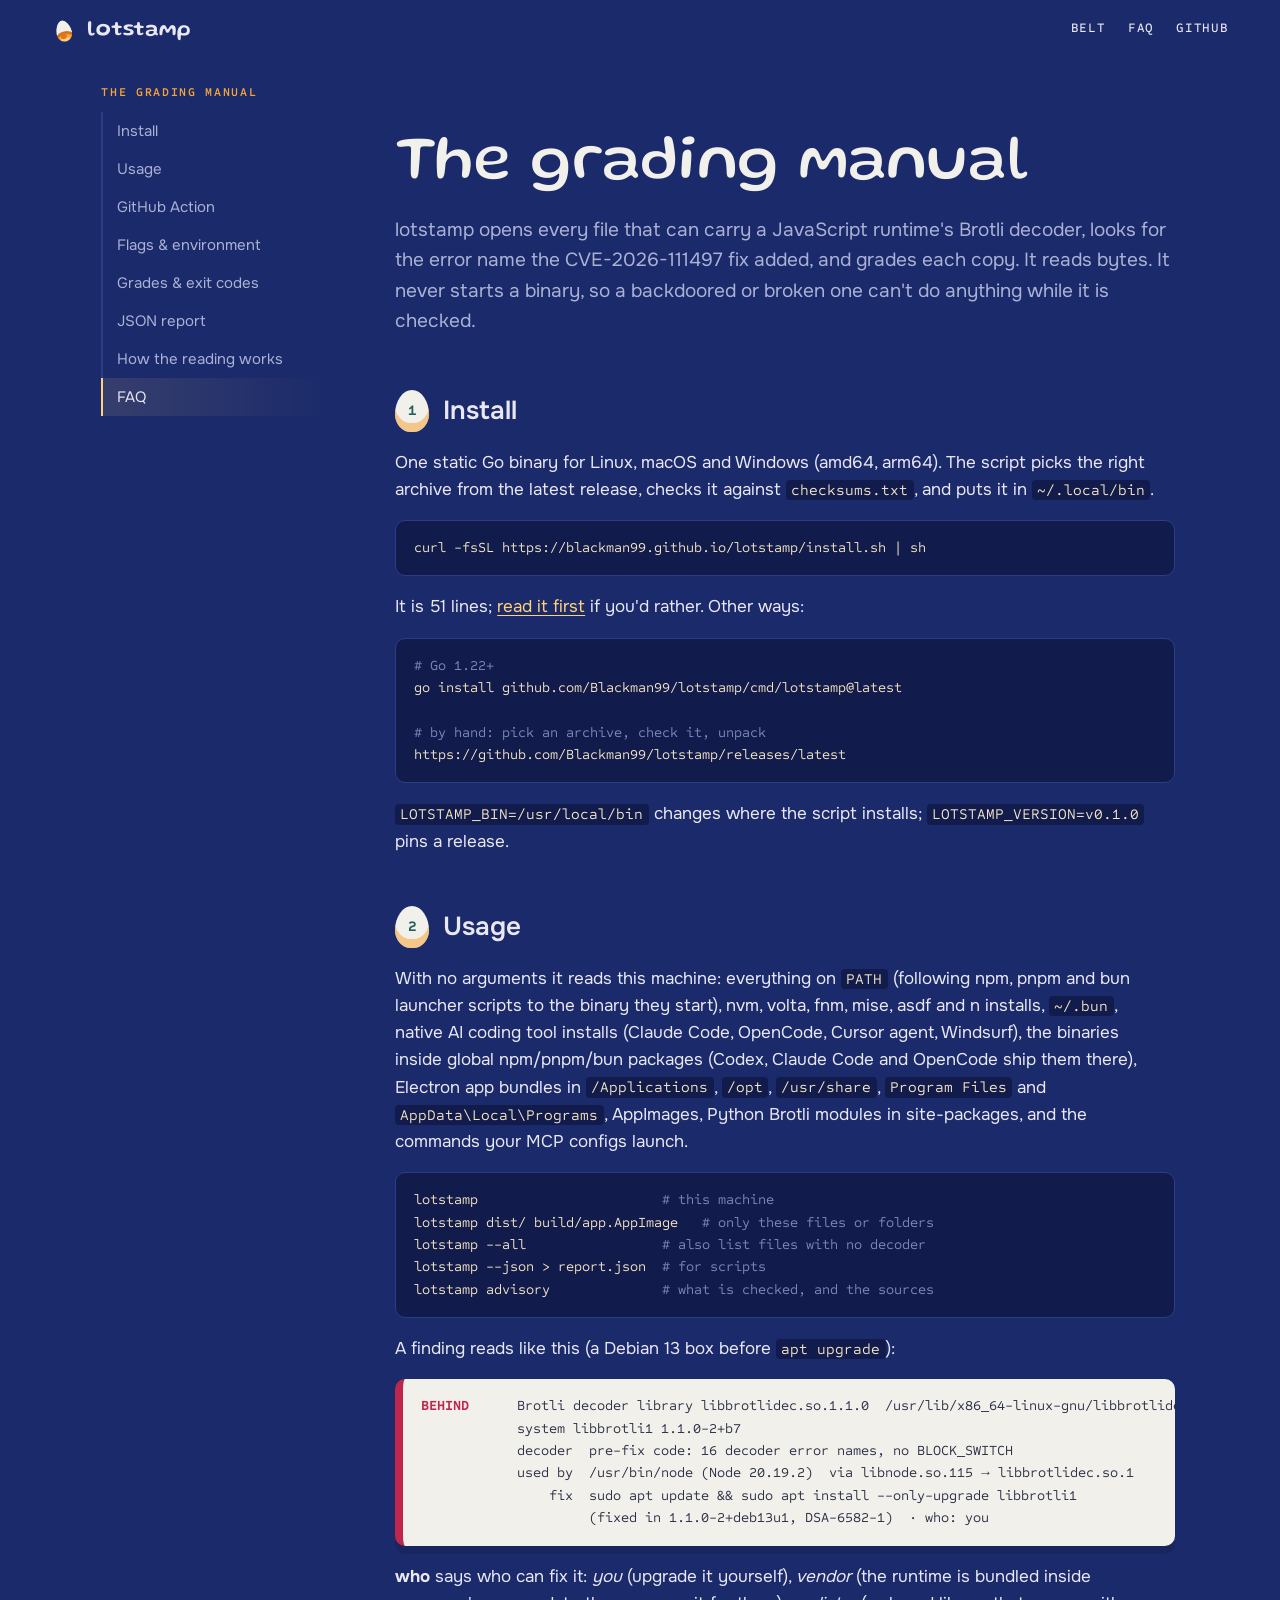
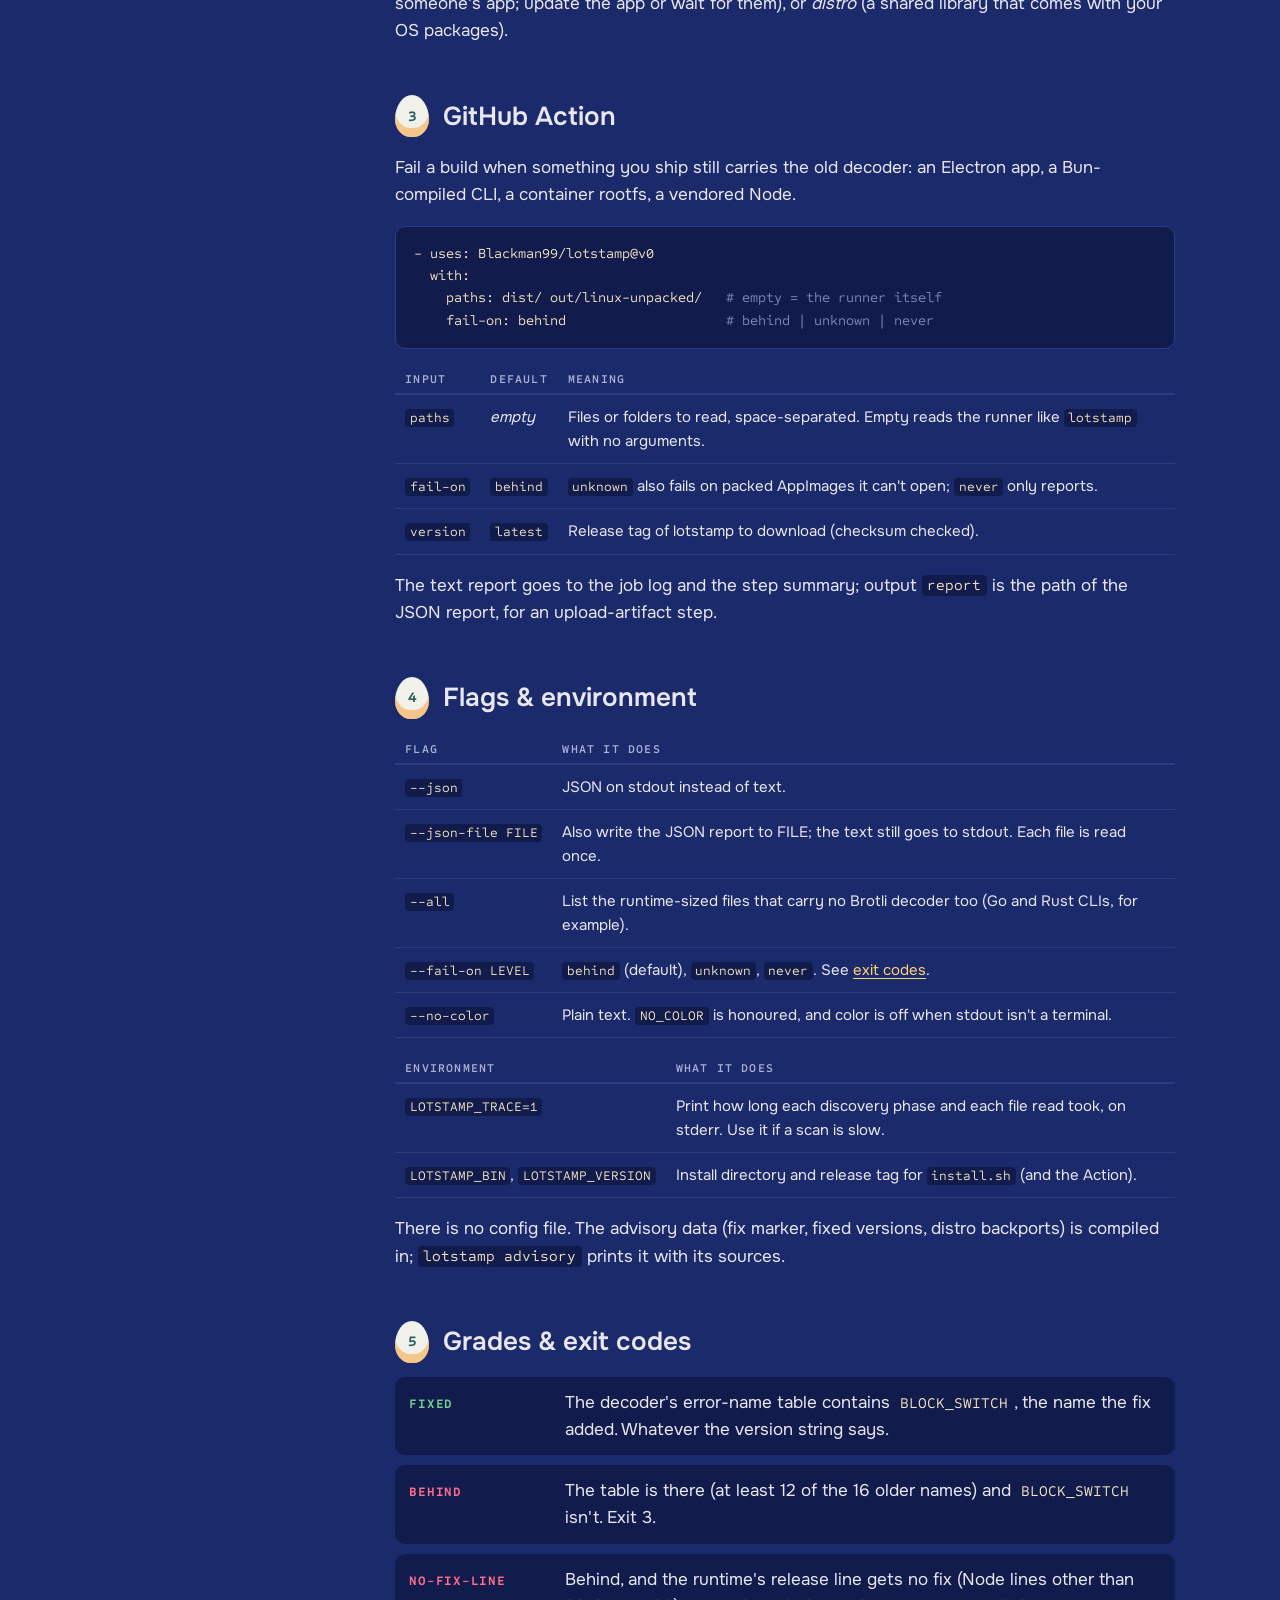
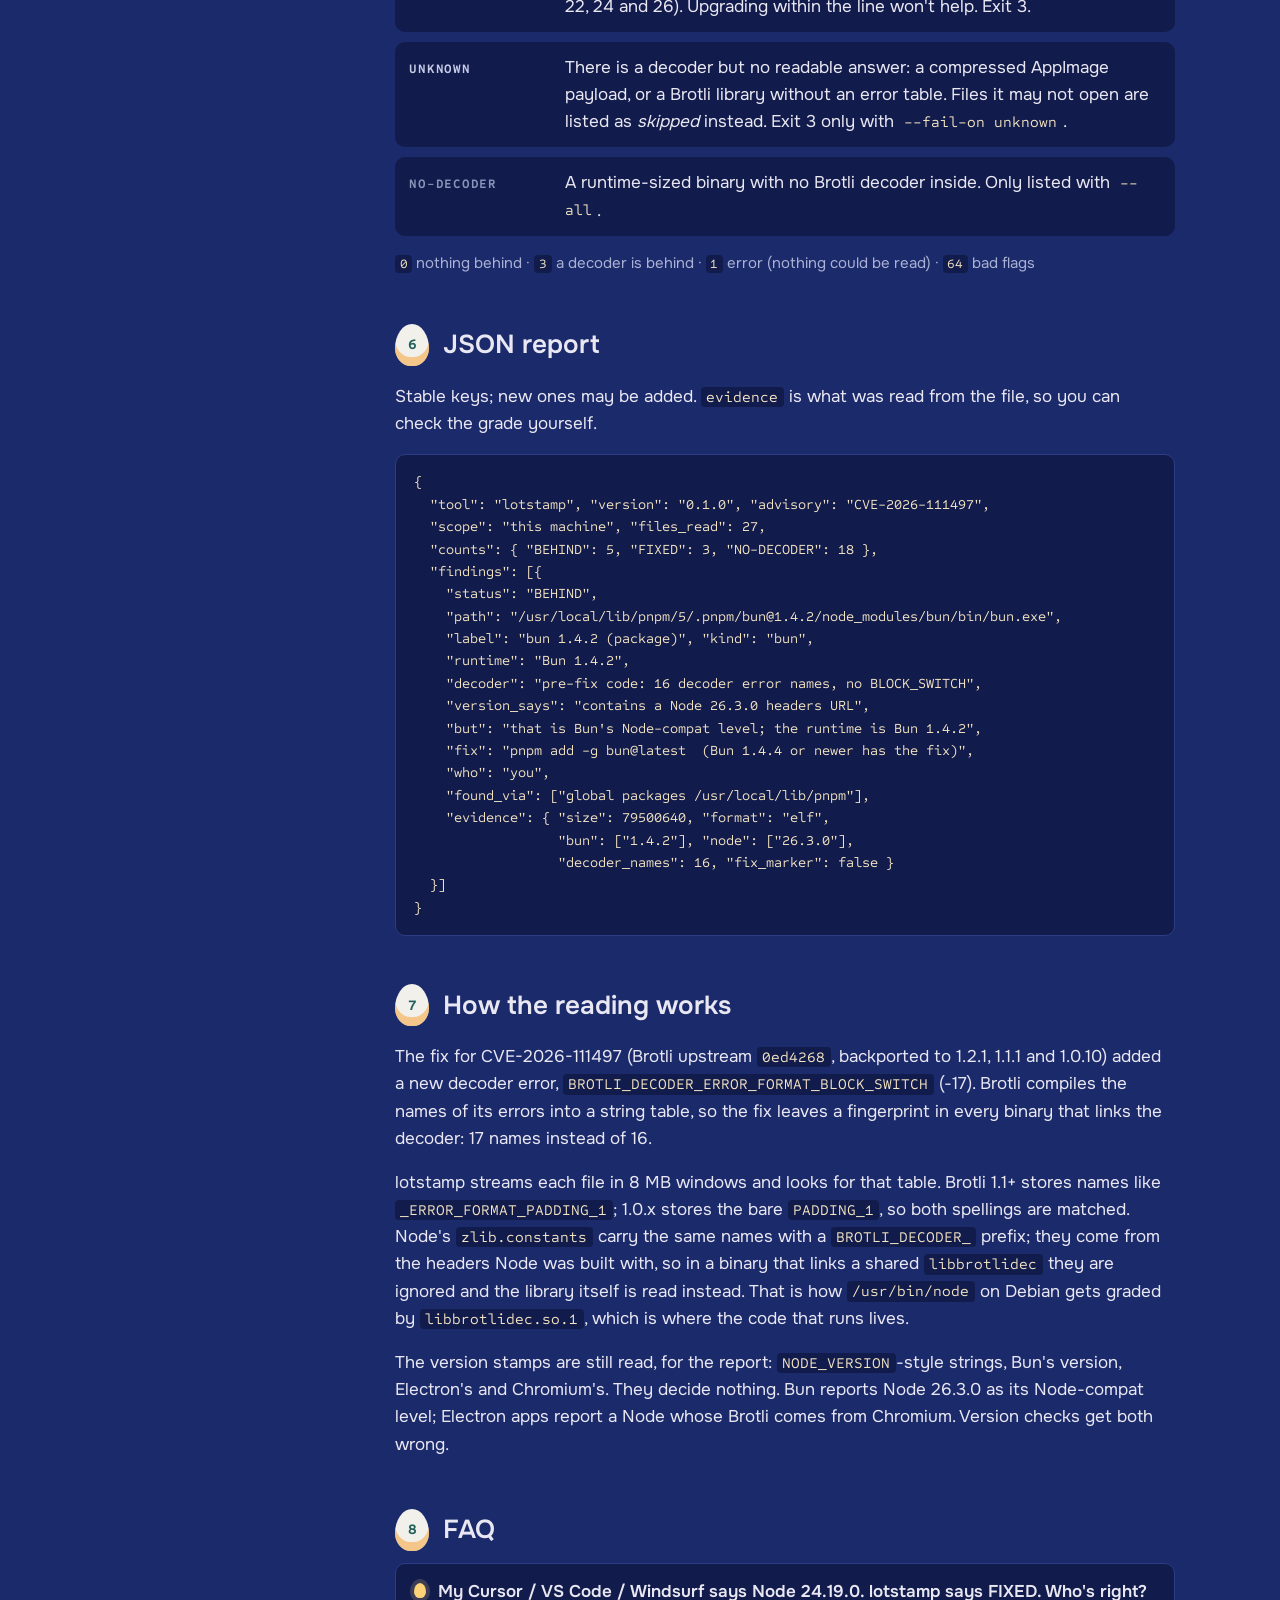
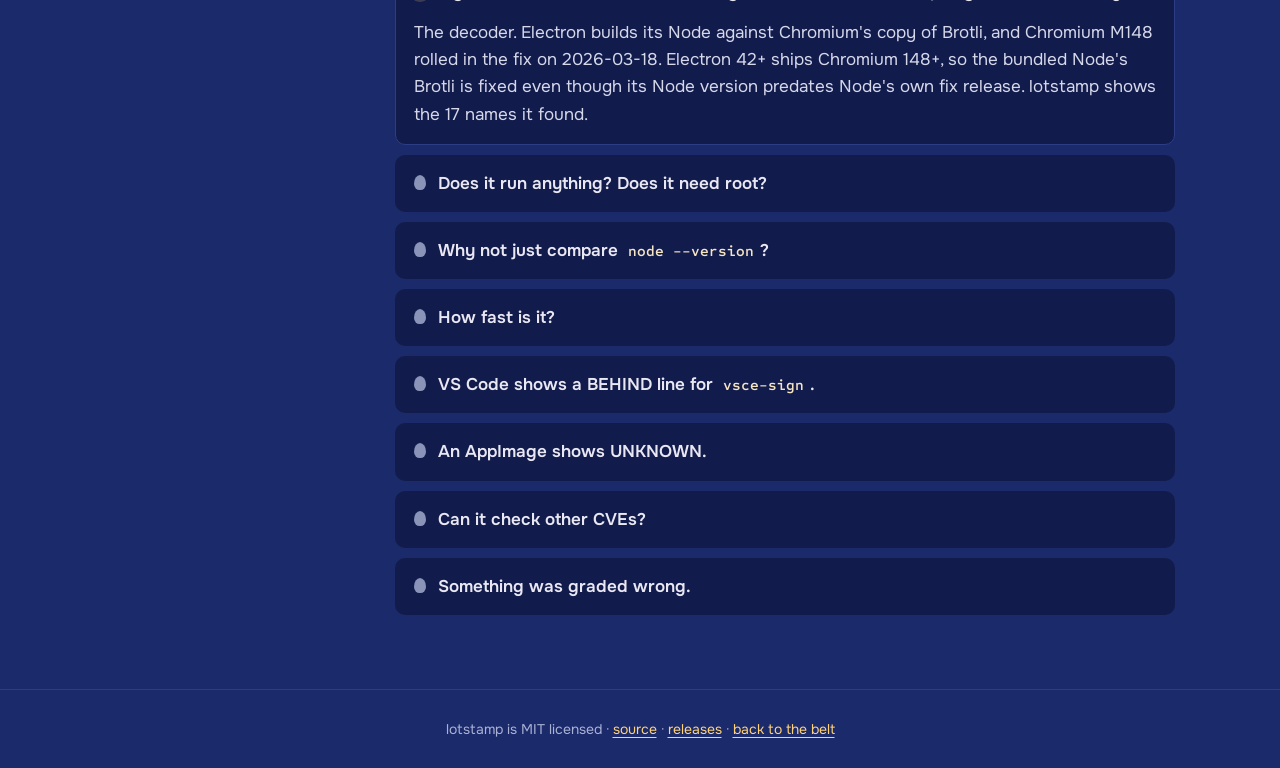
==== site/docs/index.html @ 36a07aa8 "fix commands per installer (nvm/volta/fnm/mise/asdf/n/brew, npm -g, pnpm, pip --user); merge sibling" ====
<!doctype html>
<html lang="en">
<head>
<meta charset="utf-8">
<meta name="viewport" content="width=device-width,initial-scale=1">
<title>lotstamp docs: install, usage, the GitHub Action, grades, JSON, FAQ</title>
<meta name="description" content="How to install and run lotstamp, use it as a GitHub Action, read its grades, exit codes and JSON, and why it reads the decoder instead of the version string.">
<link rel="canonical" href="https://blackman99.github.io/lotstamp/docs/">
<link rel="icon" href="../img/favicon.svg" type="image/svg+xml">
<link rel="apple-touch-icon" href="../img/logo-512.png">
<meta name="theme-color" content="#1b2a6b">
<meta property="og:type" content="article">
<meta property="og:site_name" content="lotstamp">
<meta property="og:title" content="lotstamp docs">
<meta property="og:description" content="Install, usage, the GitHub Action, grades, exit codes, JSON and FAQ for lotstamp, the CVE-2026-111497 Brotli decoder check.">
<meta property="og:url" content="https://blackman99.github.io/lotstamp/docs/">
<meta property="og:image" content="https://blackman99.github.io/lotstamp/og.png">
<meta property="og:image:width" content="1200">
<meta property="og:image:height" content="630">
<meta property="og:image:alt" content="Eggs on a candling belt, stamped with Node versions, graded by what the light shows inside.">
<meta name="twitter:card" content="summary_large_image">
<meta name="twitter:title" content="lotstamp docs">
<meta name="twitter:description" content="Install, usage, the GitHub Action, grades, exit codes, JSON and FAQ.">
<meta name="twitter:image" content="https://blackman99.github.io/lotstamp/og.png">
<link rel="preload" href="../fonts/Onest.woff2" as="font" type="font/woff2" crossorigin>
<link rel="preload" href="../fonts/SometypeMono.woff2" as="font" type="font/woff2" crossorigin>
<link rel="stylesheet" href="../style.css">
<link rel="stylesheet" href="docs.css">
</head>
<body class="docs">
<a class="skip" href="#main">Skip to the docs</a>
<header class="topbar">
  <a class="brand" href="../"><img src="../img/favicon.svg" alt="" width="26" height="26"> lotstamp</a>
  <nav aria-label="site"><a href="../">Belt</a><a href="#faq">FAQ</a><a href="https://github.com/Blackman99/lotstamp">GitHub</a></nav>
</header>
<div class="docwrap">
<aside class="toc" aria-label="On this page">
  <p class="tochead">The grading manual</p>
  <ol>
    <li><a href="#install">Install</a></li>
    <li><a href="#usage">Usage</a></li>
    <li><a href="#action">GitHub Action</a></li>
    <li><a href="#config">Flags &amp; environment</a></li>
    <li><a href="#grades">Grades &amp; exit codes</a></li>
    <li><a href="#json">JSON report</a></li>
    <li><a href="#how">How the reading works</a></li>
    <li><a href="#faq">FAQ</a></li>
  </ol>
</aside>
<main id="main">
  <h1>The grading manual</h1>
  <p class="lede">lotstamp opens every file that can carry a JavaScript runtime's Brotli decoder, looks for the error name the CVE-2026-111497 fix added, and grades each copy. It reads bytes. It never starts a binary, so a backdoored or broken one can't do anything while it is checked.</p>

  <section id="install">
    <h2><span>1</span>Install</h2>
    <p>One static Go binary for Linux, macOS and Windows (amd64, arm64). The script picks the right archive from the latest release, checks it against <code>checksums.txt</code>, and puts it in <code>~/.local/bin</code>.</p>
    <pre><code>curl -fsSL https://blackman99.github.io/lotstamp/install.sh | sh</code></pre>
    <p>It is 51 lines; <a href="../install.sh">read it first</a> if you'd rather. Other ways:</p>
    <pre><code><span class="c"># Go 1.22+</span>
go install github.com/Blackman99/lotstamp/cmd/lotstamp@latest

<span class="c"># by hand: pick an archive, check it, unpack</span>
https://github.com/Blackman99/lotstamp/releases/latest</code></pre>
    <p><code>LOTSTAMP_BIN=/usr/local/bin</code> changes where the script installs; <code>LOTSTAMP_VERSION=v0.1.0</code> pins a release.</p>
  </section>

  <section id="usage">
    <h2><span>2</span>Usage</h2>
    <p>With no arguments it reads this machine: everything on <code>PATH</code> (following npm, pnpm and bun launcher scripts to the binary they start), nvm, volta, fnm, mise, asdf and n installs, <code>~/.bun</code>, native AI coding tool installs (Claude Code, OpenCode, Cursor agent, Windsurf), the binaries inside global npm/pnpm/bun packages (Codex, Claude Code and OpenCode ship them there), Electron app bundles in <code>/Applications</code>, <code>/opt</code>, <code>/usr/share</code>, <code>Program Files</code> and <code>AppData\Local\Programs</code>, AppImages, Python Brotli modules in site-packages, and the commands your MCP configs launch.</p>
    <pre><code>lotstamp                       <span class="c"># this machine</span>
lotstamp dist/ build/app.AppImage   <span class="c"># only these files or folders</span>
lotstamp --all                 <span class="c"># also list files with no decoder</span>
lotstamp --json &gt; report.json  <span class="c"># for scripts</span>
lotstamp advisory              <span class="c"># what is checked, and the sources</span></code></pre>
    <p>A finding reads like this (a Debian 13 box before <code>apt upgrade</code>):</p>
<pre class="slip"><code><b class="bh">BEHIND</b>      Brotli decoder library libbrotlidec.so.1.1.0  /usr/lib/x86_64-linux-gnu/libbrotlidec.so.1.1.0
            system libbrotli1 1.1.0-2+b7
            decoder  pre-fix code: 16 decoder error names, no BLOCK_SWITCH
            used by  /usr/bin/node (Node 20.19.2)  via libnode.so.115 → libbrotlidec.so.1
                fix  sudo apt update &amp;&amp; sudo apt install --only-upgrade libbrotli1
                     (fixed in 1.1.0-2+deb13u1, DSA-6582-1)  · who: you</code></pre>
    <p><b>who</b> says who can fix it: <i>you</i> (upgrade it yourself), <i>vendor</i> (the runtime is bundled inside someone's app; update the app or wait for them), or <i>distro</i> (a shared library that comes with your OS packages).</p>
  </section>

  <section id="action">
    <h2><span>3</span>GitHub Action</h2>
    <p>Fail a build when something you ship still carries the old decoder: an Electron app, a Bun-compiled CLI, a container rootfs, a vendored Node.</p>
<pre><code>- uses: Blackman99/lotstamp@v0
  with:
    paths: dist/ out/linux-unpacked/   <span class="c"># empty = the runner itself</span>
    fail-on: behind                    <span class="c"># behind | unknown | never</span></code></pre>
    <table class="kv">
      <thead><tr><th scope="col">input</th><th scope="col">default</th><th scope="col">meaning</th></tr></thead>
      <tbody>
        <tr><td><code>paths</code></td><td><i>empty</i></td><td>Files or folders to read, space-separated. Empty reads the runner like <code>lotstamp</code> with no arguments.</td></tr>
        <tr><td><code>fail-on</code></td><td><code>behind</code></td><td><code>unknown</code> also fails on packed AppImages it can't open; <code>never</code> only reports.</td></tr>
        <tr><td><code>version</code></td><td><code>latest</code></td><td>Release tag of lotstamp to download (checksum checked).</td></tr>
      </tbody>
    </table>
    <p>The text report goes to the job log and the step summary; output <code>report</code> is the path of the JSON report, for an upload-artifact step.</p>
  </section>

  <section id="config">
    <h2><span>4</span>Flags &amp; environment</h2>
    <table class="kv">
      <thead><tr><th scope="col">flag</th><th scope="col">what it does</th></tr></thead>
      <tbody>
        <tr><td><code>--json</code></td><td>JSON on stdout instead of text.</td></tr>
        <tr><td><code>--json-file FILE</code></td><td>Also write the JSON report to FILE; the text still goes to stdout. Each file is read once.</td></tr>
        <tr><td><code>--all</code></td><td>List the runtime-sized files that carry no Brotli decoder too (Go and Rust CLIs, for example).</td></tr>
        <tr><td><code>--fail-on LEVEL</code></td><td><code>behind</code> (default), <code>unknown</code>, <code>never</code>. See <a href="#grades">exit codes</a>.</td></tr>
        <tr><td><code>--no-color</code></td><td>Plain text. <code>NO_COLOR</code> is honoured, and color is off when stdout isn't a terminal.</td></tr>
      </tbody>
    </table>
    <table class="kv">
      <thead><tr><th scope="col">environment</th><th scope="col">what it does</th></tr></thead>
      <tbody>
        <tr><td><code>LOTSTAMP_TRACE=1</code></td><td>Print how long each discovery phase and each file read took, on stderr. Use it if a scan is slow.</td></tr>
        <tr><td><code>LOTSTAMP_BIN</code>, <code>LOTSTAMP_VERSION</code></td><td>Install directory and release tag for <code>install.sh</code> (and the Action).</td></tr>
      </tbody>
    </table>
    <p>There is no config file. The advisory data (fix marker, fixed versions, distro backports) is compiled in; <code>lotstamp advisory</code> prints it with its sources.</p>
  </section>

  <section id="grades">
    <h2><span>5</span>Grades &amp; exit codes</h2>
    <dl class="dgrades">
      <div><dt class="g-fixed">FIXED</dt><dd>The decoder's error-name table contains <code>BLOCK_SWITCH</code>, the name the fix added. Whatever the version string says.</dd></div>
      <div><dt class="g-behind">BEHIND</dt><dd>The table is there (at least 12 of the 16 older names) and <code>BLOCK_SWITCH</code> isn't. Exit 3.</dd></div>
      <div><dt class="g-behind">NO-FIX-LINE</dt><dd>Behind, and the runtime's release line gets no fix (Node lines other than 22, 24 and 26). Upgrading within the line won't help. Exit 3.</dd></div>
      <div><dt class="g-unknown">UNKNOWN</dt><dd>There is a decoder but no readable answer: a compressed AppImage payload, or a Brotli library without an error table. Files it may not open are listed as <i>skipped</i> instead. Exit 3 only with <code>--fail-on unknown</code>.</dd></div>
      <div><dt>NO-DECODER</dt><dd>A runtime-sized binary with no Brotli decoder inside. Only listed with <code>--all</code>.</dd></div>
    </dl>
    <p class="exits"><code>0</code> nothing behind · <code>3</code> a decoder is behind · <code>1</code> error (nothing could be read) · <code>64</code> bad flags</p>
  </section>

  <section id="json">
    <h2><span>6</span>JSON report</h2>
    <p>Stable keys; new ones may be added. <code>evidence</code> is what was read from the file, so you can check the grade yourself.</p>
<pre><code>{
  "tool": "lotstamp", "version": "0.1.0", "advisory": "CVE-2026-111497",
  "scope": "this machine", "files_read": 27,
  "counts": { "BEHIND": 5, "FIXED": 3, "NO-DECODER": 18 },
  "findings": [{
    "status": "BEHIND",
    "path": "/usr/local/lib/pnpm/5/.pnpm/bun@1.4.2/node_modules/bun/bin/bun.exe",
    "label": "bun 1.4.2 (package)", "kind": "bun",
    "runtime": "Bun 1.4.2",
    "decoder": "pre-fix code: 16 decoder error names, no BLOCK_SWITCH",
    "version_says": "contains a Node 26.3.0 headers URL",
    "but": "that is Bun's Node-compat level; the runtime is Bun 1.4.2",
    "fix": "pnpm add -g bun@latest  (Bun 1.4.4 or newer has the fix)",
    "who": "you",
    "found_via": ["global packages /usr/local/lib/pnpm"],
    "evidence": { "size": 79500640, "format": "elf",
                  "bun": ["1.4.2"], "node": ["26.3.0"],
                  "decoder_names": 16, "fix_marker": false }
  }]
}</code></pre>
  </section>

  <section id="how">
    <h2><span>7</span>How the reading works</h2>
    <p>The fix for CVE-2026-111497 (Brotli upstream <code>0ed4268</code>, backported to 1.2.1, 1.1.1 and 1.0.10) added a new decoder error, <code>BROTLI_DECODER_ERROR_FORMAT_BLOCK_SWITCH</code> (-17). Brotli compiles the names of its errors into a string table, so the fix leaves a fingerprint in every binary that links the decoder: 17 names instead of 16.</p>
    <p>lotstamp streams each file in 8 MB windows and looks for that table. Brotli 1.1+ stores names like <code>_ERROR_FORMAT_PADDING_1</code>; 1.0.x stores the bare <code>PADDING_1</code>, so both spellings are matched. Node's <code>zlib.constants</code> carry the same names with a <code>BROTLI_DECODER_</code> prefix; they come from the headers Node was built with, so in a binary that links a shared <code>libbrotlidec</code> they are ignored and the library itself is read instead. That is how <code>/usr/bin/node</code> on Debian gets graded by <code>libbrotlidec.so.1</code>, which is where the code that runs lives.</p>
    <p>The version stamps are still read, for the report: <code>NODE_VERSION</code>-style strings, Bun's version, Electron's and Chromium's. They decide nothing. Bun reports Node 26.3.0 as its Node-compat level; Electron apps report a Node whose Brotli comes from Chromium. Version checks get both wrong.</p>
  </section>

  <section id="faq">
    <h2><span>8</span>FAQ</h2>
    <details open><summary>My Cursor / VS Code / Windsurf says Node 24.19.0. lotstamp says FIXED. Who's right?</summary>
      <p>The decoder. Electron builds its Node against Chromium's copy of Brotli, and Chromium M148 rolled in the fix on 2026-03-18. Electron 42+ ships Chromium 148+, so the bundled Node's Brotli is fixed even though its Node version predates Node's own fix release. lotstamp shows the 17 names it found.</p></details>
    <details><summary>Does it run anything? Does it need root?</summary>
      <p>No and no. It stats and reads files; it never executes them or loads them as libraries. Files it can't open are listed as <i>skipped</i>. With sudo it can read other users' installs too.</p></details>
    <details><summary>Why not just compare <code>node --version</code>?</summary>
      <p>On the 8 AI coding tools we measured (latest Linux x64 builds, 2026-10-24), a version comparison flagged 6 as exposed. All 6 carry the fixed decoder. On a Debian 13 box it flagged 4 of 7 copies and missed the 2 that weren't Node at all: Python's <code>brotli</code> module and the system <code>libbrotlidec</code> Debian's node actually uses. The data is on <a href="../#belt">the belt</a> and in <code>site/demo.json</code>.</p></details>
    <details><summary>How fast is it?</summary>
      <p>1.4 s on the Debian box the belt shows (27 files read); it reads only runtime-sized binaries (8 MB+) and Brotli libraries, four at a time. <code>LOTSTAMP_TRACE=1</code> shows where the time goes.</p></details>
    <details><summary>VS Code shows a BEHIND line for <code>vsce-sign</code>.</summary>
      <p>That is real: VS Code 1.143.1 bundles <code>vsce-sign</code>, a native extension-signature helper with its own statically linked Brotli, and its error table has 16 names, no BLOCK_SWITCH. VS Code's own runtime reads FIXED. Whether untrusted Brotli data ever reaches <code>vsce-sign</code> is not known, so lotstamp grades the code it found and says so; the fix has to come from Microsoft.</p></details>
    <details><summary>An AppImage shows UNKNOWN.</summary>
      <p>Its payload is a compressed squashfs. Extract it (<code>./App.AppImage --appimage-extract</code>, which does run the AppImage's own runtime, or <code>unsquashfs</code>) and point lotstamp at <code>squashfs-root/</code>.</p></details>
    <details><summary>Can it check other CVEs?</summary>
      <p>Not yet. The probe is general (look for a string a fix added), and the advisory is a JSON file in <code>internal/advisory</code>. The <a href="https://github.com/Blackman99/lotstamp#roadmap">roadmap</a> lists what would come next.</p></details>
    <details><summary>Something was graded wrong.</summary>
      <p>Please <a href="https://github.com/Blackman99/lotstamp/issues/new">open an issue</a> with the <code>--json</code> finding; the evidence block is enough to reproduce it without the file.</p></details>
  </section>
</main>
</div>
<footer class="docfoot">lotstamp is MIT licensed · <a href="https://github.com/Blackman99/lotstamp">source</a> · <a href="https://github.com/Blackman99/lotstamp/releases">releases</a> · <a href="../">back to the belt</a></footer>
<script>
// mark the section being read in the contents
const links = [...document.querySelectorAll('.toc a')];
const io = new IntersectionObserver(es => es.forEach(e => {
  if (e.isIntersecting) links.forEach(a => a.classList.toggle('on', a.getAttribute('href') === '#' + e.target.id));
}), {rootMargin: '-20% 0px -70% 0px'});
document.querySelectorAll('main section').forEach(s => io.observe(s));
</script>
</body>
</html>
---- site/style.css ----
@font-face{font-family:"Gluten";src:url(fonts/Gluten.woff2) format("woff2");font-weight:100 900;font-display:swap}
@font-face{font-family:"Onest";src:url(fonts/Onest.woff2) format("woff2");font-weight:100 900;font-display:swap}
@font-face{font-family:"Sometype Mono";src:url(fonts/SometypeMono.woff2) format("woff2");font-weight:400 700;font-display:swap}
:root{
  --room:#1b2a6b;--deep:#121c4c;--lift:#2c3d86;--shell:#f2f0eb;
  --l1:#ffd27a;--l2:#f7a43a;--l3:#d9711c;--yolk:#e0761b;--blood:#7a1030;
  --ink:#23605c;--fixed:#6fd08c;--behind:#c0264b;--unknown:#8a93b8;
  --text:#e9e7f2;--muted:#aab1d4;
  --mono:"Sometype Mono",ui-monospace,monospace;--body:"Onest",system-ui,sans-serif;--show:"Gluten",cursive;
}
*{box-sizing:border-box}
html{scroll-behavior:smooth}
body{margin:0;background:var(--room);color:var(--text);font:400 17px/1.6 var(--body);-webkit-font-smoothing:antialiased}
a{color:var(--l1);text-underline-offset:3px}
a:hover{color:#fff}
:focus-visible{outline:3px solid var(--l1);outline-offset:3px}
code{font-family:var(--mono);font-size:.88em;background:var(--deep);padding:.08em .35em;border-radius:4px;color:#f6e6c4}
.skip{position:absolute;left:-999px;top:8px;background:var(--l1);color:var(--deep);padding:8px 12px;z-index:9}
.skip:focus{left:8px}
.sr{position:absolute;width:1px;height:1px;overflow:hidden;clip:rect(0 0 0 0)}

/* top */
.topbar{display:flex;justify-content:space-between;align-items:center;padding:18px clamp(18px,4vw,56px);font:500 13px/1 var(--mono);letter-spacing:.06em;text-transform:uppercase;color:var(--muted)}
.topbar nav{display:flex;gap:22px}
.topbar nav a{color:var(--text);text-decoration:none;border-bottom:2px solid transparent;padding-bottom:3px}
.topbar nav a:hover{border-color:var(--l2)}

/* hero */
.hero{display:grid;grid-template-columns:minmax(260px,40vh) 1fr;gap:clamp(24px,5vw,80px);align-items:center;padding:8px clamp(18px,6vw,96px) 12px;max-width:1280px;margin:0 auto}
.bigegg svg{width:100%;height:auto;display:block;overflow:visible}
.pitch h1{margin:0;font:800 clamp(64px,9vw,128px)/.9 var(--show);color:var(--shell);letter-spacing:-.01em}
.pitch h1 span[aria-hidden]{display:inline-block;transform:rotate(-2deg)}
.say{font:600 clamp(22px,2.4vw,30px)/1.25 var(--body);margin:18px 0 10px;color:#fff;max-width:28ch}
.say em{font-style:normal;background:linear-gradient(transparent 62%,var(--l3) 72%,var(--l3) 94%,transparent 94%)}
.sub{color:var(--muted);max-width:56ch;margin:0 0 22px}
.cmd{display:flex;align-items:stretch;max-width:620px;background:var(--deep);border-radius:10px;overflow:hidden;border:2px solid var(--lift)}
.cmd code{flex:1;min-width:0;padding:14px 16px;background:none;font-size:14px;white-space:nowrap;overflow-x:auto;color:var(--shell)}
.cmd button{font:600 14px var(--body);border:0;background:var(--l2);color:var(--deep);padding:0 20px;cursor:pointer}
.cmd button:hover{background:var(--l1)}
.hint{font-size:14px;color:var(--muted);margin:10px 0 0}

/* belt */
.belt-wrap{padding:30px 0 8px}
.belt-head{display:flex;flex-wrap:wrap;justify-content:space-between;align-items:end;gap:14px;padding:0 clamp(18px,4vw,56px) 6px}
.belt-title{font:600 15px/1.3 var(--mono);margin:0;color:var(--muted);letter-spacing:.02em}
.belt-title span{color:var(--shell)}
.switch{display:flex;gap:6px;flex-wrap:wrap}
.switch button{font:500 13px/1 var(--mono);color:var(--text);background:transparent;border:2px solid var(--lift);border-radius:999px;padding:9px 14px;cursor:pointer}
.switch button[aria-pressed=true]{background:var(--shell);color:var(--deep);border-color:var(--shell)}
.switch .replay{border-style:dashed}
.belt{--slot:46%;position:relative;height:310px;background:var(--deep);overflow:hidden;border-top:3px solid var(--lift);border-bottom:3px solid var(--lift)}
.slot{position:absolute;left:calc(var(--slot) - 34px);width:68px;bottom:0;height:46px;background:var(--l1);display:flex;align-items:end;justify-content:center}
.slot span{font:600 10px/1 var(--mono);text-transform:uppercase;letter-spacing:.14em;color:var(--l3);padding-bottom:5px}
.halo{position:absolute;left:calc(var(--slot) - 120px);width:240px;height:60px;bottom:52px}
.rollers{position:absolute;left:0;right:0;bottom:46px;height:30px;width:100%}
.eggs{position:absolute;inset:0 0 72px 0}
.egg{position:absolute;bottom:0;left:0;width:112px;height:145px;cursor:pointer;will-change:transform;background:none;border:0;padding:0}
.egg svg{width:100%;height:100%;overflow:visible;display:block}
.egg .tag{position:absolute;left:50%;top:-52px;transform:translateX(-50%);font:600 11px/1 var(--mono);white-space:nowrap;padding:5px 7px;border-radius:5px;opacity:0;transition:opacity .3s}
.egg.graded .tag{opacity:1}
.egg .tag.FIXED{background:var(--fixed);color:#0d2a17}
.egg .tag.BEHIND,.egg .tag.NO-FIX-LINE{background:var(--behind);color:#fff}
.egg .tag.UNKNOWN{background:var(--unknown);color:var(--deep)}
.egg .who{position:absolute;left:50%;top:-22px;transform:translateX(-50%);font:500 12px/1 var(--mono);white-space:nowrap;color:var(--muted)}
.tray{position:absolute;right:0;bottom:0;width:min(30vw,300px);height:72px;border-top:3px dashed var(--behind);display:flex;align-items:end;justify-content:flex-end;padding:0 12px 6px;pointer-events:none}
.tray::after{content:"";position:absolute;left:0;right:0;bottom:0;height:24px;background:#2a1640;border-top:2px solid #4a2350}
.tray{z-index:2}
.tray span{position:relative;z-index:1}
.egg.recalled .tag,.egg.recalled .who{opacity:0}
.tray span{font:600 11px/1 var(--mono);color:var(--behind);text-transform:uppercase;letter-spacing:.14em}
.slipcard{position:absolute;z-index:5;width:min(360px,86vw);background:var(--shell);color:#222;border-radius:8px;padding:12px 14px;font:13px/1.45 var(--body);pointer-events:none;box-shadow:0 0 0 3px var(--deep)}
.slipcard b{font-family:var(--mono)}
.slipcard code{background:#e4dfd3;color:#222;word-break:break-all}
.tally{text-align:center;font:600 clamp(16px,1.8vw,21px)/1.4 var(--body);margin:18px 18px 4px;min-height:1.4em}
.tally .n{font:800 1.5em/1 var(--show);color:var(--l1)}
.tally .n.ok{color:var(--fixed)}
.ledger{list-style:none;margin:10px auto 0;padding:0 clamp(18px,4vw,56px);display:grid;grid-template-columns:repeat(auto-fill,minmax(200px,1fr));gap:10px;max-width:1400px}
.ledger li{background:var(--lift);border-radius:8px;padding:10px 12px;font-size:13px;line-height:1.4;opacity:0;transform:translateY(8px);transition:opacity .35s,transform .35s}
.ledger li.on{opacity:1;transform:none}
.ledger .nm{font-weight:600;color:#fff;display:block}
.ledger .st{font-family:var(--mono);color:var(--muted)}
.ledger .st s{text-decoration-color:var(--behind);text-decoration-thickness:2px}
.ledger .gr{font:600 12px var(--mono)}
.ledger .gr.FIXED{color:var(--fixed)}.ledger .gr.BEHIND,.ledger .gr.NO-FIX-LINE{color:#ff8fa6}

/* plates */
main{padding-top:40px}
.chart{display:grid;grid-template-columns:minmax(220px,360px) minmax(0,640px);gap:clamp(24px,6vw,96px);justify-content:center;align-items:center;padding:56px clamp(18px,5vw,64px)}
.chart.flip{grid-template-columns:minmax(0,640px) minmax(220px,360px)}
.chart.flip .plate{order:2}
.plate svg{width:100%;height:auto;display:block;overflow:visible}
.kicker{font:600 12px/1 var(--mono);letter-spacing:.14em;text-transform:uppercase;color:var(--l2);margin:0 0 12px}
.chart h2,.grades h2,.run h2{font:800 clamp(30px,3.6vw,46px)/1.05 var(--show);color:var(--shell);margin:0 0 18px}
.chart h2 code{font-size:.62em;background:var(--deep);vertical-align:.12em}
.chart p{margin:0 0 14px;max-width:62ch}
.names{border-collapse:collapse;font:12.5px/1.3 var(--mono);margin-top:10px}
.names tbody{display:grid;grid-template-rows:repeat(9,auto);grid-auto-flow:column;column-gap:18px}
.names tr{display:flex;gap:8px}
.names td{display:block}
.names td:first-child{min-width:2.4em}
.names td{padding:2px 0;color:var(--muted)}
.names td:first-child{color:var(--unknown);text-align:right}
.names tr.new td{color:var(--fixed);font-weight:700}
.divider{height:30px;margin:0 auto;max-width:900px;background:radial-gradient(circle at 15px 15px,var(--lift) 11px,transparent 12px) 0 0/34px 30px repeat-x}

/* grades */
.grades{background:var(--shell);color:#1d2340;padding:64px clamp(18px,5vw,64px);margin-top:40px}
.grades h2{color:var(--room);text-align:left;max-width:1100px;margin:0 auto 6px}
.grades-sub{max-width:1100px;margin:0 auto 30px;color:#4a507a}
.gradelist{list-style:none;padding:0;margin:0 auto;max-width:1100px;display:grid;grid-template-columns:repeat(4,1fr);gap:28px}
.gradelist li{display:flex;flex-direction:column;gap:6px}
.gradelist svg{width:96px;height:120px}
.g{font:800 26px/1 var(--show)}
.g-fixed{color:#1f7a3e}.g-behind{color:var(--behind)}.g-unknown{color:#5a628c}
.gradelist code{background:#e4dfd3;color:#1d2340;align-self:flex-start}

/* run */
.run{display:grid;grid-template-columns:1fr 1fr;gap:clamp(24px,4vw,64px);padding:72px clamp(18px,5vw,64px);max-width:1280px;margin:0 auto}
.run h3{font:600 18px var(--body);margin:26px 0 8px}
.slipcode,.out{background:var(--deep);border-radius:10px;padding:16px 18px;overflow-x:auto;font:13.5px/1.55 var(--mono);margin:0;border-left:6px solid var(--l2)}
.slipcode code,.out code{background:none;padding:0;color:var(--shell);font-size:inherit}
.out{border-left-color:var(--ink);background:#101a45}
.c{color:var(--unknown)}
.o-b{color:#ff8fa6;font-weight:700}.o-f{color:var(--fixed);font-weight:700}.o-k{color:var(--l2)}
.small{font-size:14px;color:var(--muted)}

/* foot */
.foot{background:var(--deep);padding:0 0 36px;margin-top:20px}
.foot-rollers{display:block;width:100%;height:30px}
.foot-in{max-width:1100px;margin:0 auto;padding:24px clamp(18px,5vw,64px) 0;display:grid;grid-template-columns:auto 1fr;gap:4px 18px;align-items:center}
.foot-in img{grid-row:span 2}
.foot-in p{margin:0}

@media (max-width:860px){
  .hero{grid-template-columns:minmax(0,1fr);text-align:left}
  .pitch{min-width:0}
  .bigegg{width:min(56vw,250px);margin:0 auto -10px}
  .chart,.chart.flip{grid-template-columns:1fr}
  .chart .plate,.chart.flip .plate{order:0;width:min(60vw,260px);margin:0 auto}
  .gradelist{grid-template-columns:1fr 1fr}
  .run{grid-template-columns:1fr}
  .belt{height:250px}
  .egg{width:78px;height:100px}
  .ledger{grid-template-columns:1fr 1fr}
  .topbar .bay{display:none}
}
@media (max-width:520px){
  body{font-size:16px}
  .gradelist{grid-template-columns:1fr}
  .gradelist li{display:grid;grid-template-columns:72px 1fr;gap:4px 14px;align-items:start}
  .gradelist svg{width:72px;height:90px;grid-row:span 3}
  .ledger{grid-template-columns:1fr}
  .cmd code{font-size:12px}
  .tray{width:38vw}
}
@media (prefers-reduced-motion:reduce){
  html{scroll-behavior:auto}
  .ledger li,.egg .tag{transition:none}
}
---- site/docs/docs.css ----
.docs .topbar .brand{display:flex;align-items:center;gap:10px;color:var(--text);text-decoration:none;font-family:var(--show);font-size:22px;text-transform:none;letter-spacing:0}
.docwrap{display:grid;grid-template-columns:230px minmax(0,780px);gap:clamp(24px,5vw,72px);max-width:1180px;margin:0 auto;padding:24px clamp(18px,4vw,56px) 64px}
.toc{position:sticky;top:24px;align-self:start}
.tochead{font:600 12px/1 var(--mono);text-transform:uppercase;letter-spacing:.14em;color:var(--l2);margin:0 0 14px}
.toc ol{list-style:none;margin:0;padding:0;border-left:2px solid var(--lift)}
.toc li a{display:block;padding:7px 14px;margin-left:-2px;border-left:2px solid transparent;color:var(--muted);text-decoration:none;font-size:15px;transition:color .2s,border-color .2s,background .2s}
.toc li a:hover,.toc li a.on{color:var(--text);border-color:var(--l1);background:linear-gradient(90deg,rgba(255,210,122,.12),transparent)}
.docs h1{font:400 clamp(40px,6vw,64px)/1 var(--show);margin:6px 0 16px;color:var(--shell)}
.lede{font-size:19px;color:var(--muted);max-width:66ch}
.docs section{padding-top:34px;scroll-margin-top:12px}
.docs h2{display:flex;align-items:center;gap:14px;font:600 26px/1.2 var(--body);margin:0 0 12px}
.docs h2 span{display:grid;place-items:center;width:34px;height:42px;border-radius:50% 50% 46% 46%/58% 58% 42% 42%;background:var(--shell);color:var(--ink);font:700 15px/1 var(--mono);flex:none;box-shadow:inset 0 -9px 0 rgba(247,164,58,.55)}
.docs p{max-width:70ch}
.docs pre{background:var(--deep);border:1px solid var(--lift);border-radius:10px;padding:16px 18px;overflow-x:auto;font:400 14px/1.6 var(--mono)}
.docs pre code{background:none;padding:0;color:#f6e6c4;font-size:inherit}
.docs pre .c{color:#7f89b8}
.docs pre.slip{background:var(--shell);border:0;border-left:8px solid var(--behind);box-shadow:0 8px 0 rgba(0,0,0,.12)}
.docs pre.slip code{color:#2a2f45}
.docs pre.slip .bh{color:var(--behind)}
.kv{width:100%;border-collapse:collapse;margin:16px 0;font-size:15px}
.kv th{text-align:left;font:600 12px/1 var(--mono);text-transform:uppercase;letter-spacing:.1em;color:var(--muted);padding:8px 10px;border-bottom:2px solid var(--lift)}
.kv td{padding:10px;border-bottom:1px solid var(--lift);vertical-align:top}
.kv td:first-child{white-space:nowrap}
.dgrades{margin:14px 0;display:grid;gap:10px}
.dgrades div{display:grid;grid-template-columns:140px 1fr;gap:16px;align-items:baseline;padding:12px 14px;background:var(--deep);border-radius:10px}
.dgrades dt{font:700 13px/1 var(--mono);letter-spacing:.06em;color:var(--unknown)}
.dgrades dt.g-fixed{color:var(--fixed)}.dgrades dt.g-behind{color:#ff6d8a}.dgrades dt.g-unknown{color:#c6cbe6}
.dgrades dd{margin:0}
.exits{font-size:15px;color:var(--muted)}
details{background:var(--deep);border-radius:10px;margin:10px 0;padding:0 18px;border:1px solid transparent;transition:border-color .2s}
details[open]{border-color:var(--lift)}
summary{cursor:pointer;padding:14px 0 14px 24px;font-weight:600;list-style:none;position:relative}
summary::-webkit-details-marker{display:none}
summary::before{content:"";position:absolute;left:0;top:19px;width:12px;height:15px;border-radius:50% 50% 46% 46%/58% 58% 42% 42%;background:var(--unknown);transition:background .25s,box-shadow .25s}
details[open] summary::before{background:var(--l1);box-shadow:0 0 0 4px rgba(255,210,122,.18)}
details p{margin:0 0 16px;color:#d6d8ea}
.docfoot{text-align:center;padding:28px;color:var(--muted);font-size:14px;border-top:1px solid var(--lift)}
@media (max-width:860px){
  .docwrap{grid-template-columns:minmax(0,1fr)}
  .toc{position:static}
  .toc ol{display:flex;flex-wrap:wrap;border:0;gap:6px}
  .toc li a{border:1px solid var(--lift);border-radius:99px;padding:5px 12px;margin:0;font-size:14px}
  .dgrades div{grid-template-columns:1fr;gap:6px}
  .kv td:first-child{white-space:normal}
}
@media (prefers-reduced-motion:reduce){*{transition:none!important}}
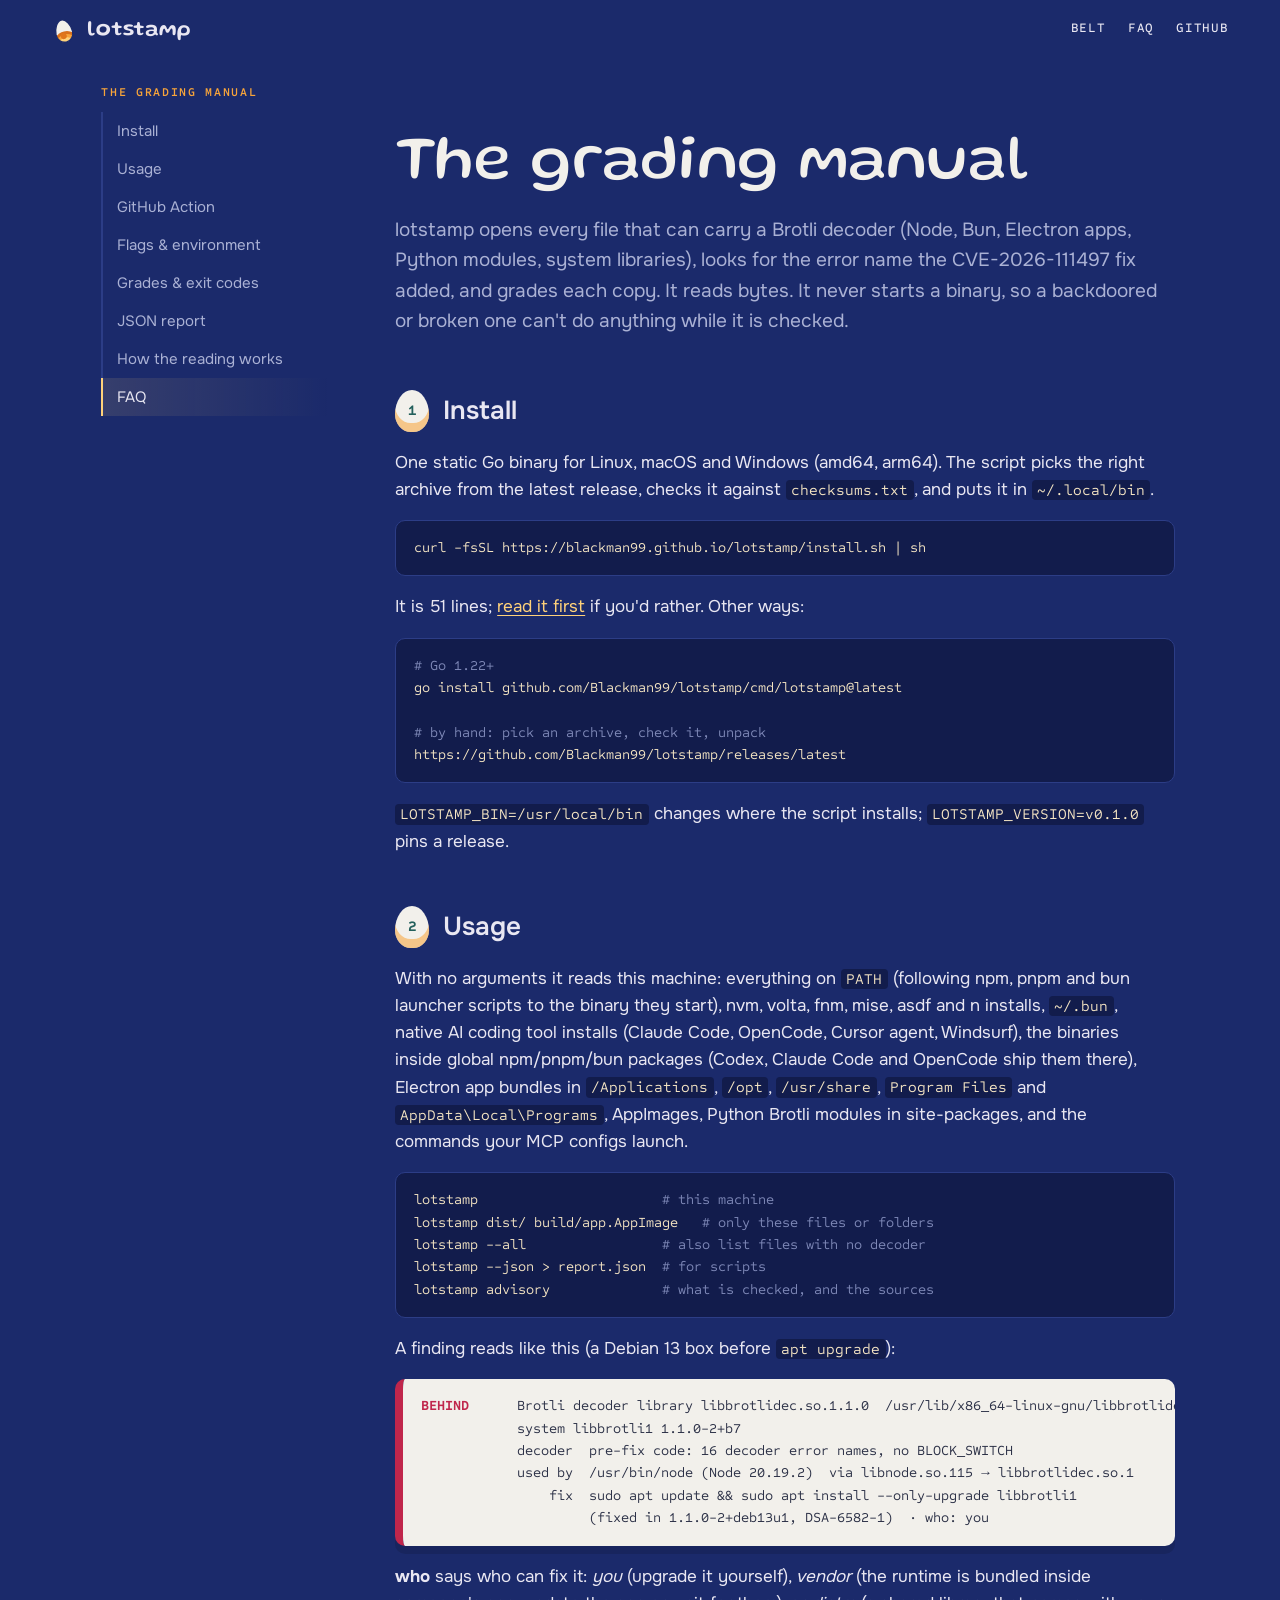
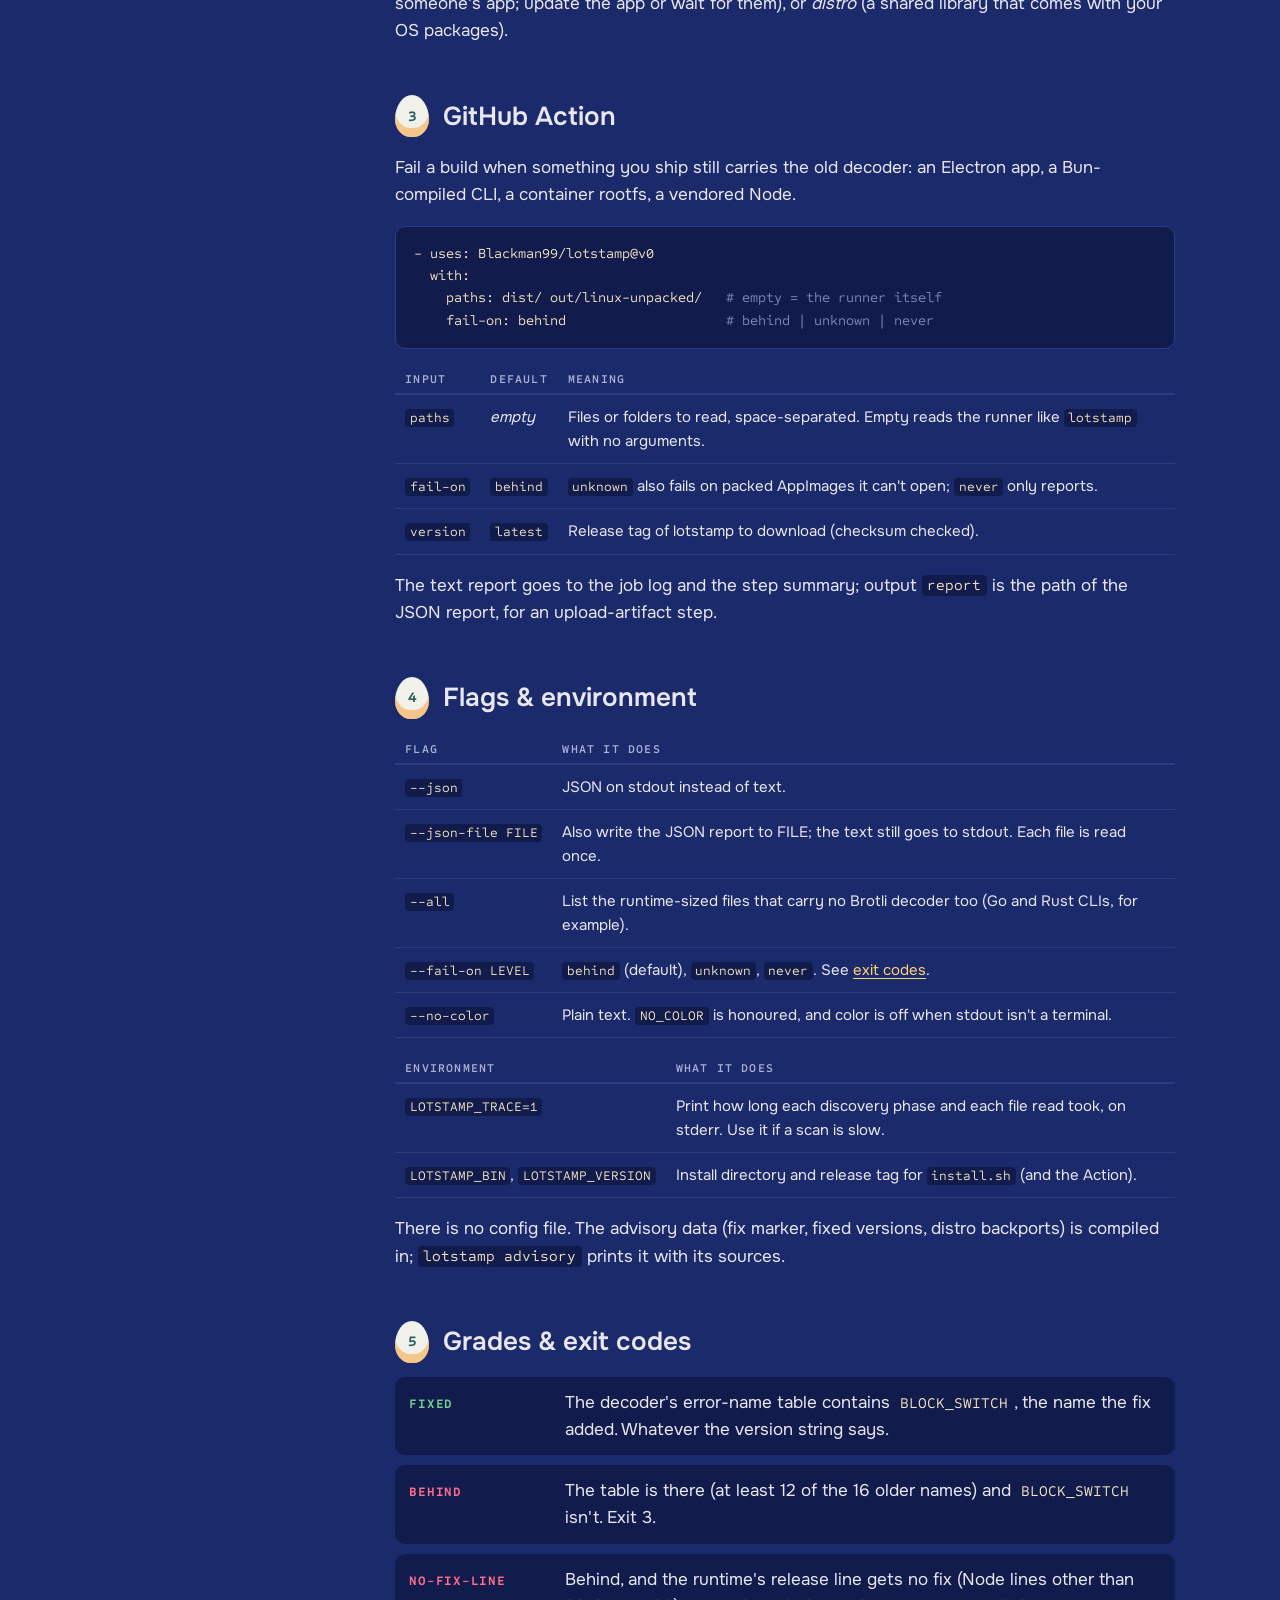
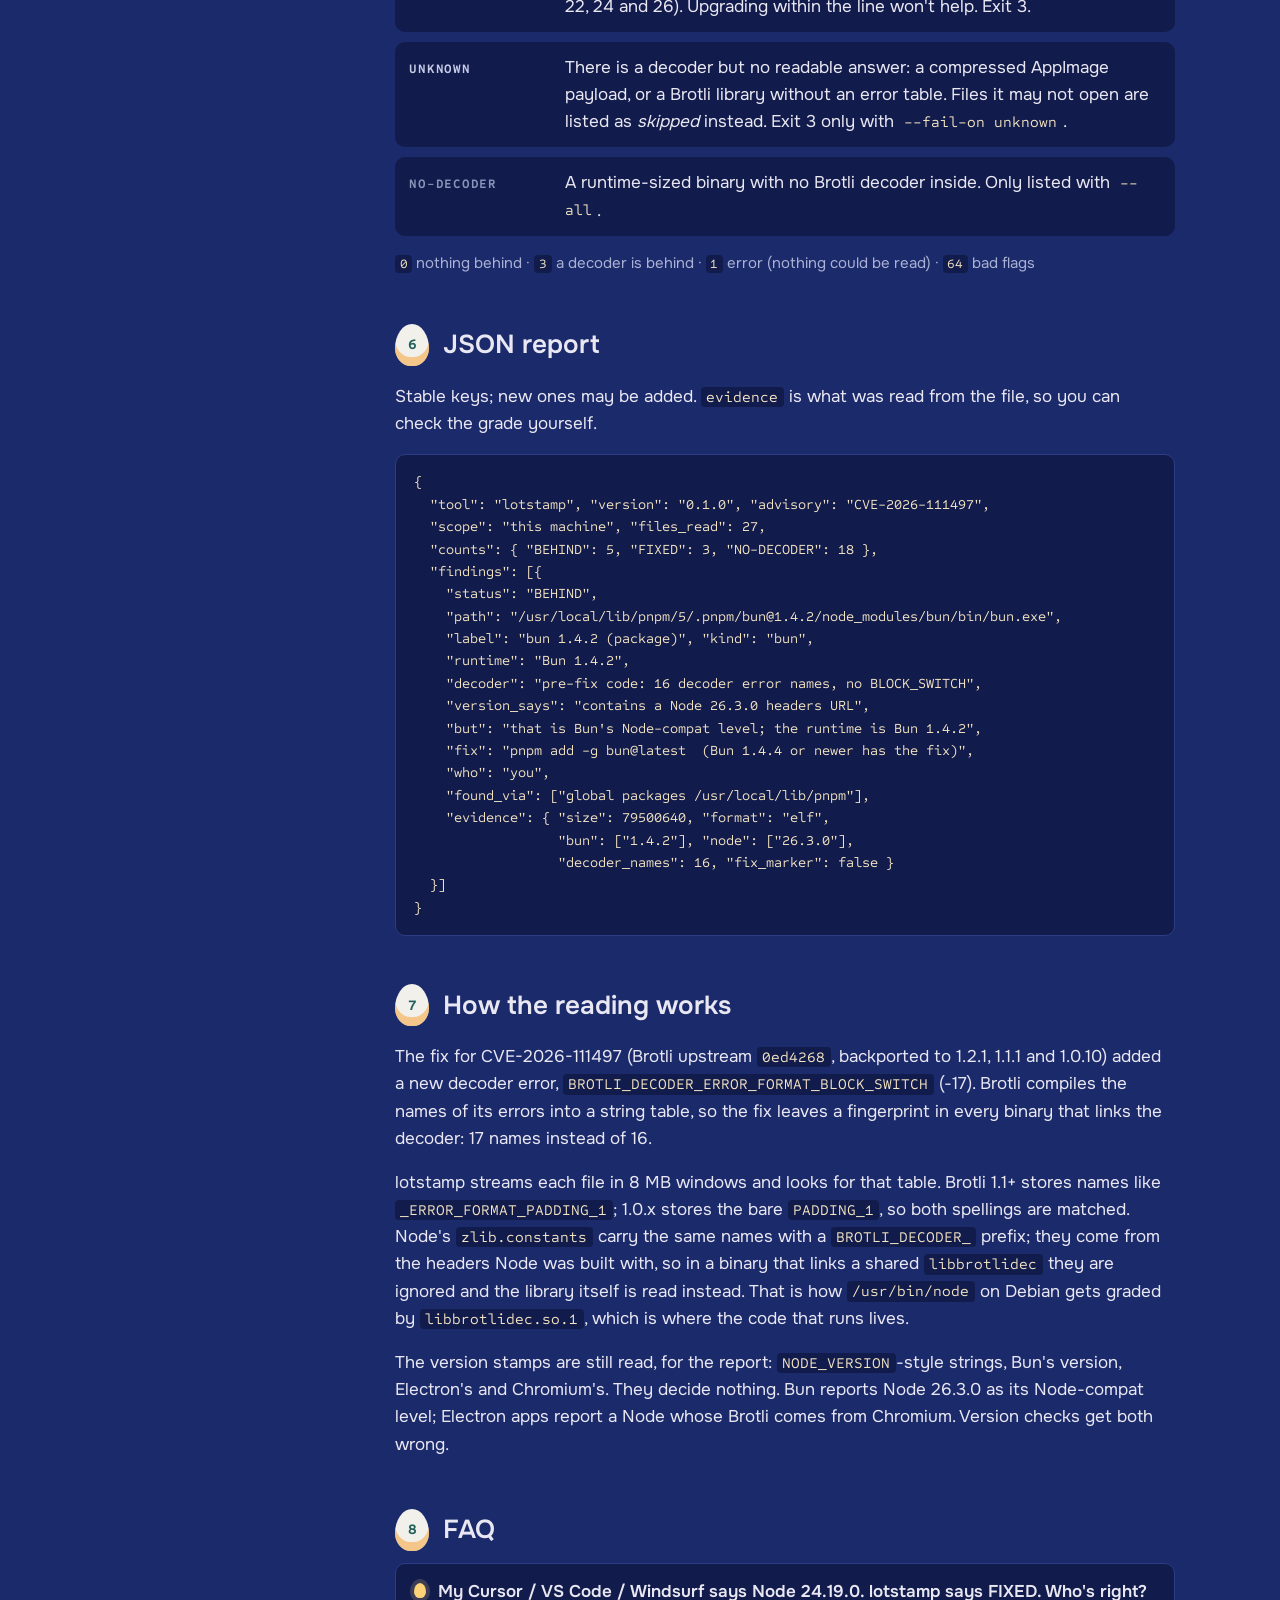
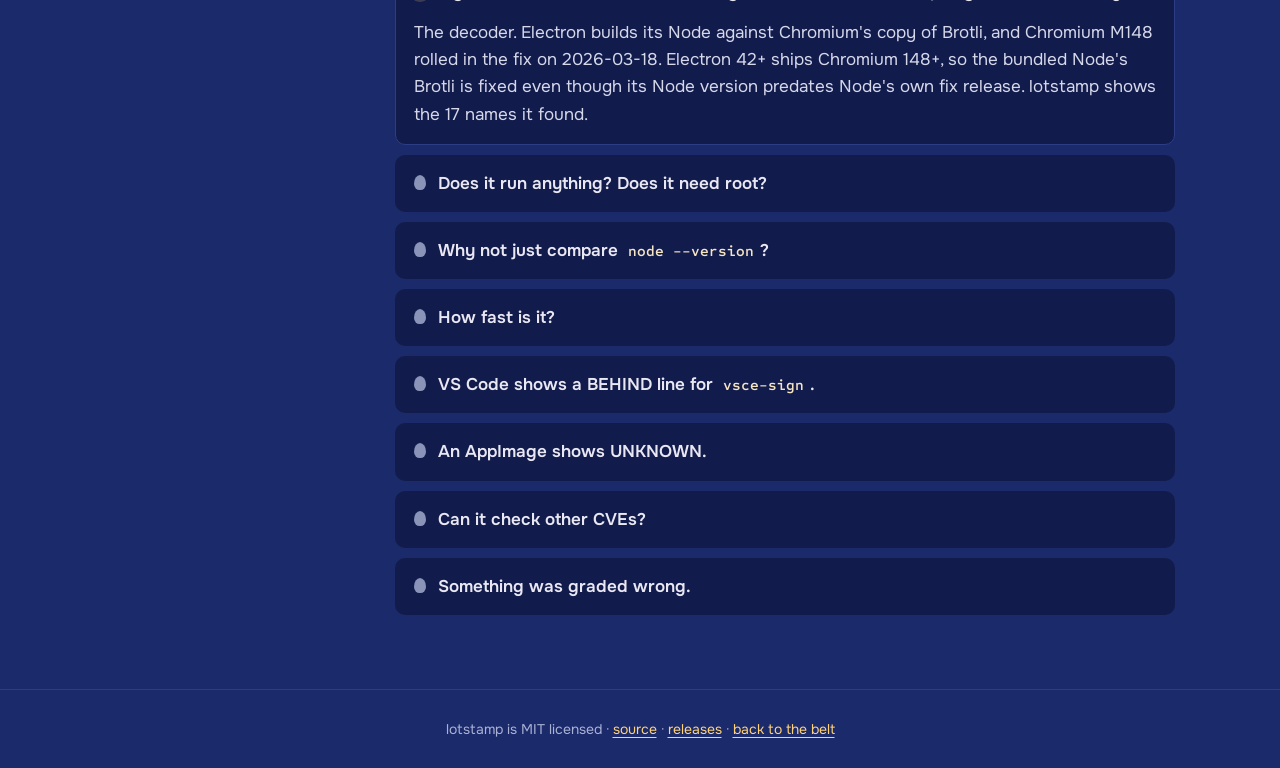
==== commit ffaa04f5: "site: no horizontal scroll at 390px (grid minmax(0,1fr), names table single column); docs lede cover" ====
--- a/site/docs/index.html
+++ b/site/docs/index.html
@@ -49,7 +49,7 @@
 </aside>
 <main id="main">
   <h1>The grading manual</h1>
-  <p class="lede">lotstamp opens every file that can carry a JavaScript runtime's Brotli decoder, looks for the error name the CVE-2026-111497 fix added, and grades each copy. It reads bytes. It never starts a binary, so a backdoored or broken one can't do anything while it is checked.</p>
+  <p class="lede">lotstamp opens every file that can carry a Brotli decoder (Node, Bun, Electron apps, Python modules, system libraries), looks for the error name the CVE-2026-111497 fix added, and grades each copy. It reads bytes. It never starts a binary, so a backdoored or broken one can't do anything while it is checked.</p>
 
   <section id="install">
     <h2><span>1</span>Install</h2>
--- a/site/style.css
+++ b/site/style.css
@@ -135,16 +135,20 @@
   .hero{grid-template-columns:minmax(0,1fr);text-align:left}
   .pitch{min-width:0}
   .bigegg{width:min(56vw,250px);margin:0 auto -10px}
-  .chart,.chart.flip{grid-template-columns:1fr}
+  .chart,.chart.flip{grid-template-columns:minmax(0,1fr)}
   .chart .plate,.chart.flip .plate{order:0;width:min(60vw,260px);margin:0 auto}
   .gradelist{grid-template-columns:1fr 1fr}
-  .run{grid-template-columns:1fr}
+  .run{grid-template-columns:minmax(0,1fr)}
   .belt{height:250px}
   .egg{width:78px;height:100px}
   .ledger{grid-template-columns:1fr 1fr}
   .topbar .bay{display:none}
 }
 @media (max-width:520px){
+  .chart>*{min-width:0}
+  .names tbody{display:block}
+  .names td{overflow-wrap:anywhere}
+
   body{font-size:16px}
   .gradelist{grid-template-columns:1fr}
   .gradelist li{display:grid;grid-template-columns:72px 1fr;gap:4px 14px;align-items:start}
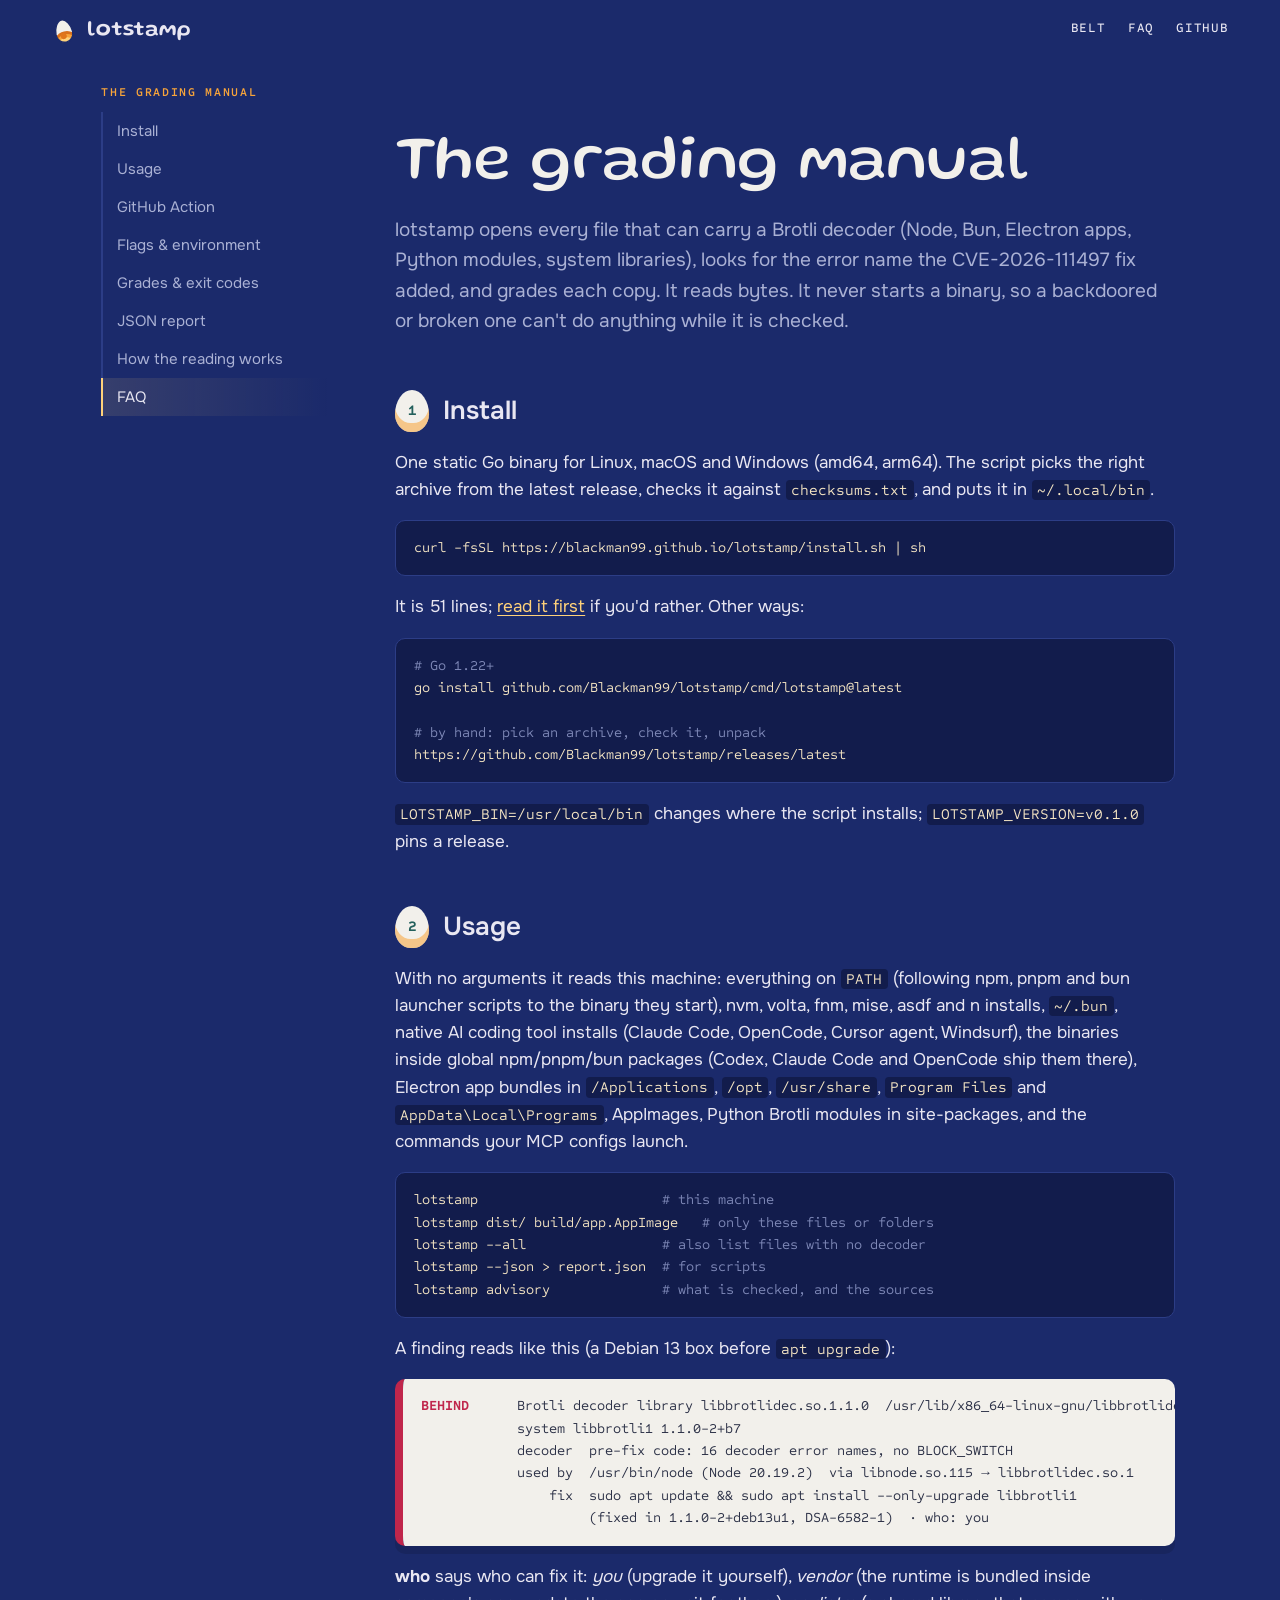
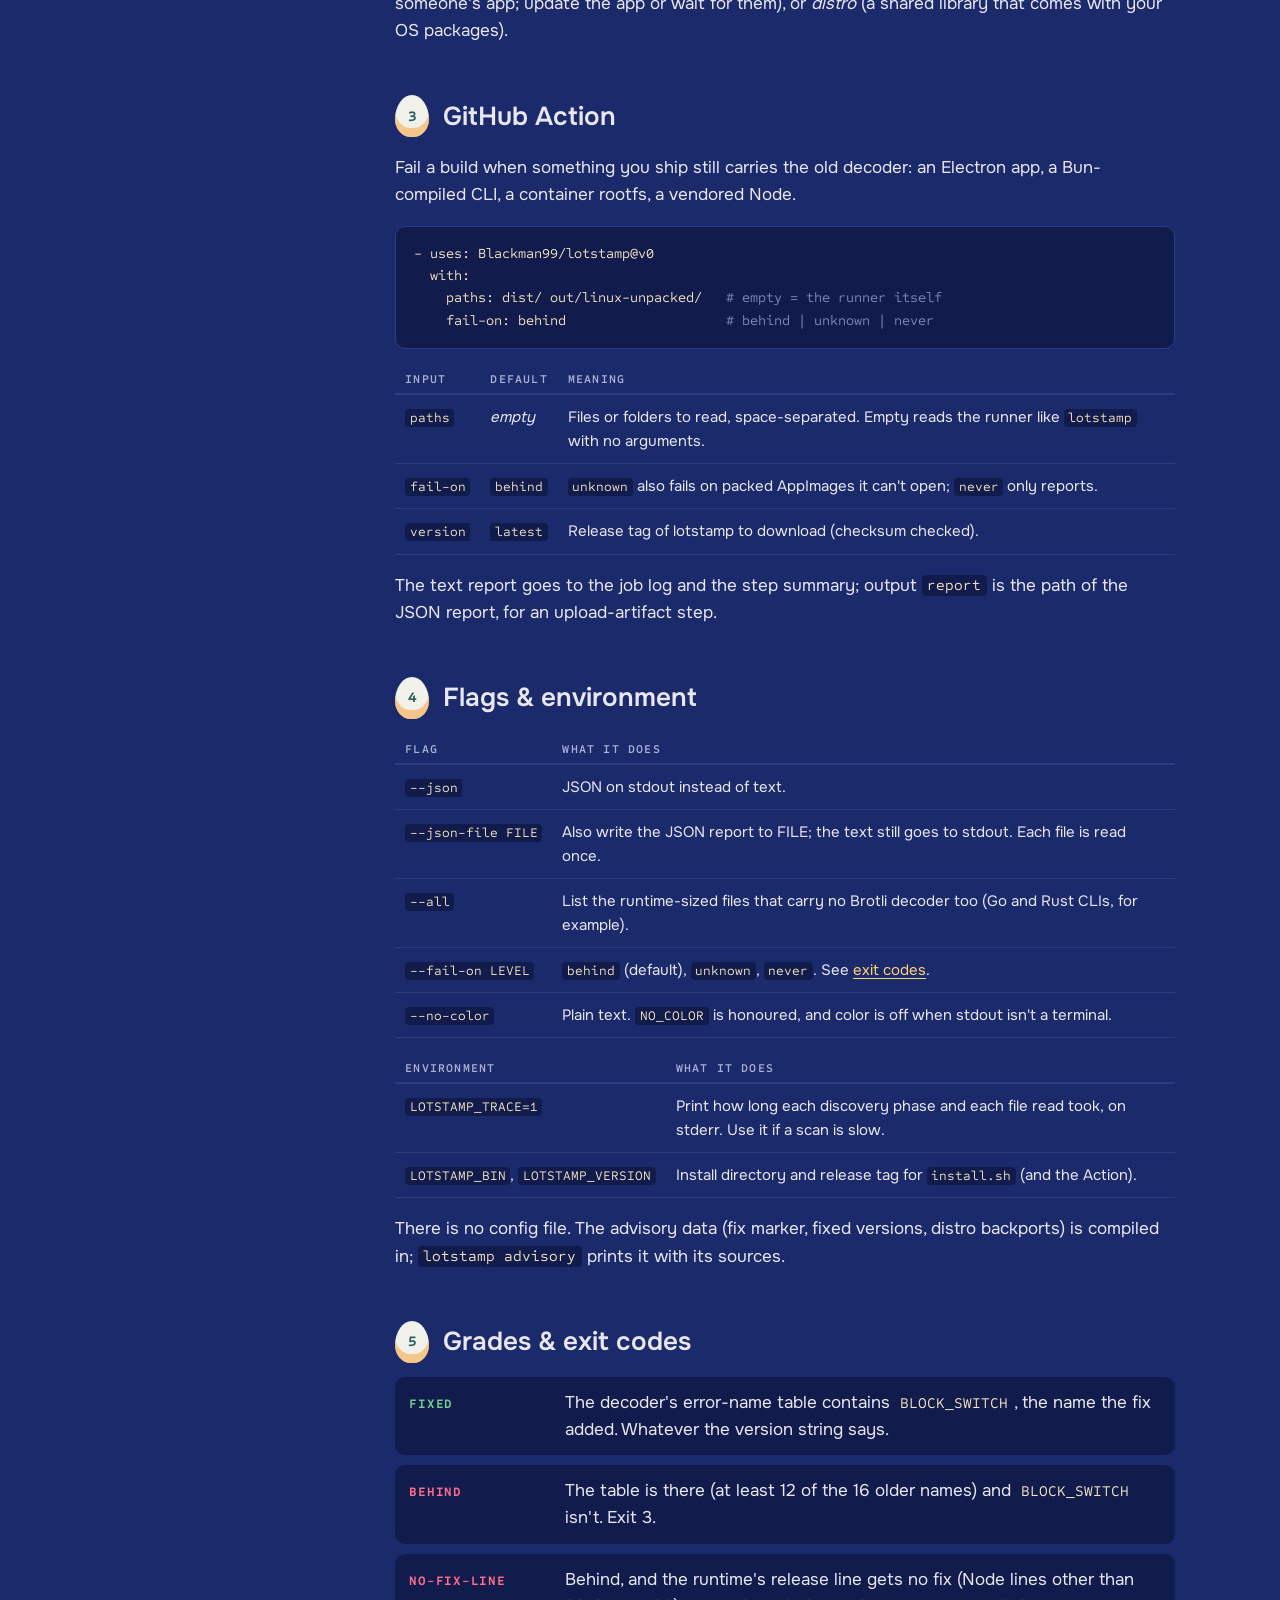
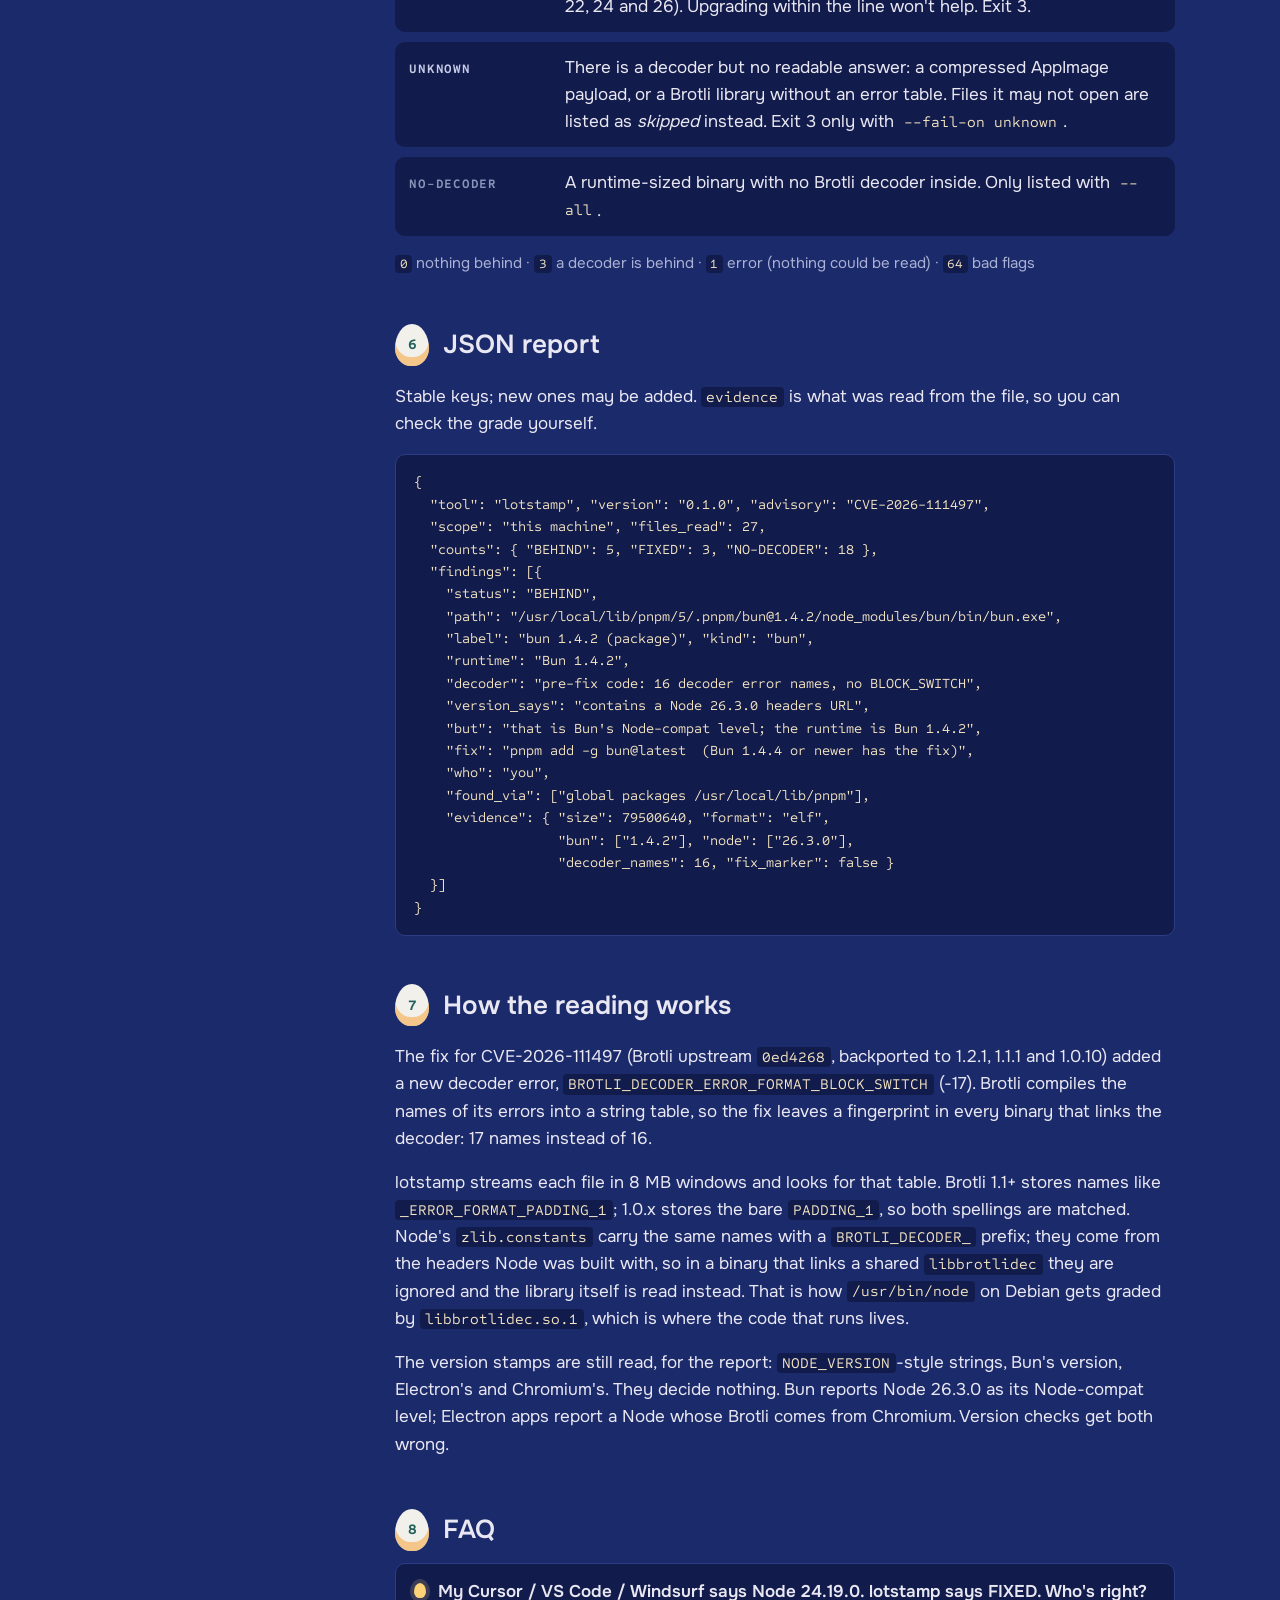
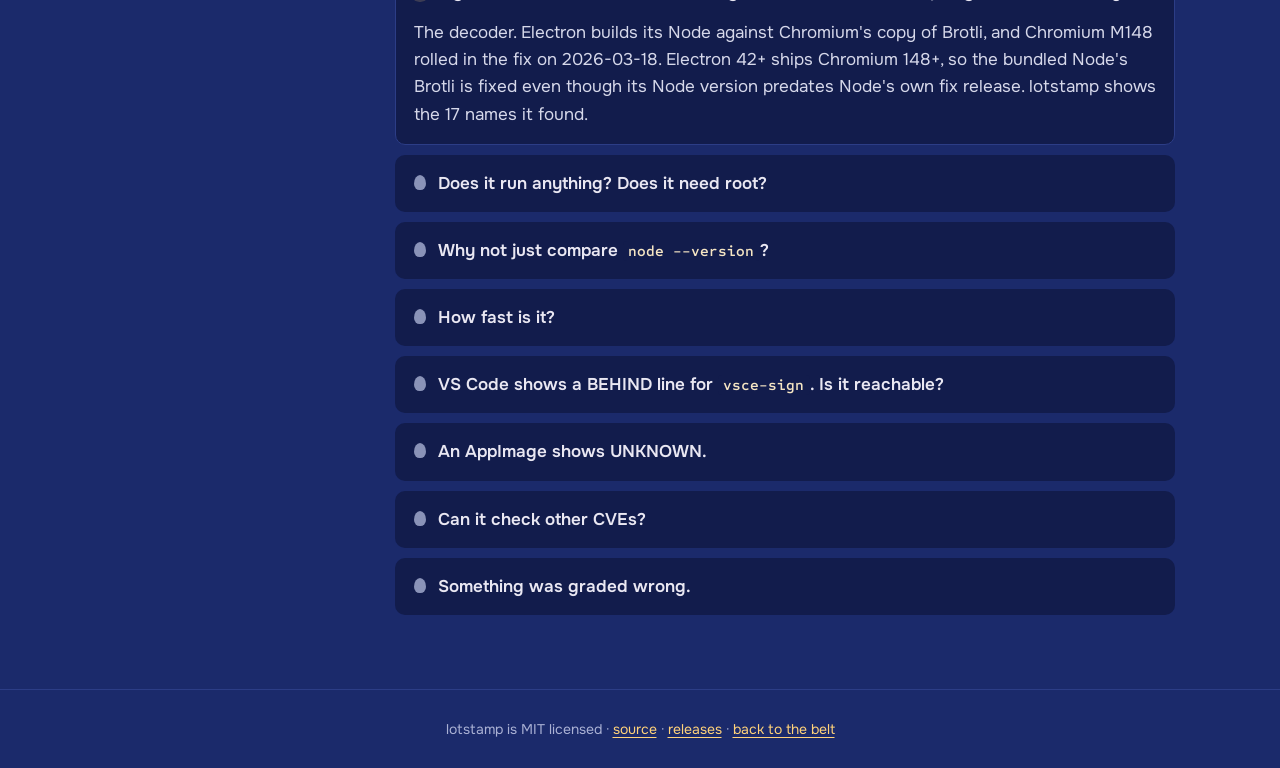
==== commit 539da0e7: "docs: vsce-sign reachability (no managed Brotli caller in the .NET bundle; X509 downloader has no HT" ====
--- a/site/docs/index.html
+++ b/site/docs/index.html
@@ -176,8 +176,14 @@
       <p>On the 8 AI coding tools we measured (latest Linux x64 builds, 2026-10-24), a version comparison flagged 6 as exposed. All 6 carry the fixed decoder. On a Debian 13 box it flagged 4 of 7 copies and missed the 2 that weren't Node at all: Python's <code>brotli</code> module and the system <code>libbrotlidec</code> Debian's node actually uses. The data is on <a href="../#belt">the belt</a> and in <code>site/demo.json</code>.</p></details>
     <details><summary>How fast is it?</summary>
       <p>1.4 s on the Debian box the belt shows (27 files read); it reads only runtime-sized binaries (8 MB+) and Brotli libraries, four at a time. <code>LOTSTAMP_TRACE=1</code> shows where the time goes.</p></details>
-    <details><summary>VS Code shows a BEHIND line for <code>vsce-sign</code>.</summary>
-      <p>That is real: VS Code 1.143.1 bundles <code>vsce-sign</code>, a native extension-signature helper with its own statically linked Brotli, and its error table has 16 names, no BLOCK_SWITCH. VS Code's own runtime reads FIXED. Whether untrusted Brotli data ever reaches <code>vsce-sign</code> is not known, so lotstamp grades the code it found and says so; the fix has to come from Microsoft.</p></details>
+    <details><summary>VS Code shows a BEHIND line for <code>vsce-sign</code>. Is it reachable?</summary>
+      <p>The grade is real: VS Code 1.143.1 bundles <code>@vscode/vsce-sign</code>, the helper VS Code runs to verify extension signatures. On Linux x64 it is a .NET 9.0.9 single-file app (its embedded <code>deps.json</code> names <code>runtimepack.Microsoft.NETCore.App.Runtime.linux-x64/9.0.9</code>), and the .NET host statically links <code>System.IO.Compression.Native</code>, which carries Brotli's C decoder. That table has 16 names and no BLOCK_SWITCH. VS Code's own runtime reads FIXED.</p>
+      <p>Reachability, from the public bytes and the public .NET source (not a dynamic test):</p>
+      <ul>
+        <li>In .NET, the managed code that calls <code>BrotliDecoderDecompressStream</code> lives in <code>System.IO.Compression.Brotli.dll</code> (<code>BrotliStream</code>, <code>BrotliDecoder</code>). The bundle's assembly list does not include that assembly; it ships <code>System.IO.Compression.dll</code> and <code>System.IO.Compression.ZipFile.dll</code>, which handle ZIP/Deflate only. That is what a VSIX and its signature archive are.</li>
+        <li>The only network path we found is the X.509 chain builder fetching AIA certificates, CRLs and OCSP over plain http (<a href="https://github.com/dotnet/runtime/blob/release/9.0/src/libraries/Common/src/System/Net/Http/X509ResourceClient.cs">X509ResourceClient.cs</a>). It builds a default <code>SocketsHttpHandler</code>, whose <code>AutomaticDecompression</code> is off, so no <code>Content-Encoding: br</code> response is decoded, and HttpClient's decompression path would need the missing Brotli assembly anyway.</li>
+      </ul>
+      <p>So, as shipped in 1.143.1 on Linux x64, we found no path for untrusted Brotli data to reach that decoder. lotstamp still grades it BEHIND, because it grades code, not reachability, and the decoder only goes away when Microsoft rebuilds <code>vsce-sign</code> on a .NET servicing release with a fixed Brotli. This was read on Linux only; the macOS and Windows <code>vsce-sign</code> builds have not been inspected yet. If you know of a path we missed, <a href="https://github.com/Blackman99/lotstamp/issues/new">open an issue</a>.</p></details>
     <details><summary>An AppImage shows UNKNOWN.</summary>
       <p>Its payload is a compressed squashfs. Extract it (<code>./App.AppImage --appimage-extract</code>, which does run the AppImage's own runtime, or <code>unsquashfs</code>) and point lotstamp at <code>squashfs-root/</code>.</p></details>
     <details><summary>Can it check other CVEs?</summary>
--- a/site/docs/docs.css
+++ b/site/docs/docs.css
@@ -34,6 +34,8 @@
 summary::before{content:"";position:absolute;left:0;top:19px;width:12px;height:15px;border-radius:50% 50% 46% 46%/58% 58% 42% 42%;background:var(--unknown);transition:background .25s,box-shadow .25s}
 details[open] summary::before{background:var(--l1);box-shadow:0 0 0 4px rgba(255,210,122,.18)}
 details p{margin:0 0 16px;color:#d6d8ea}
+details ul{margin:0 0 16px;padding-left:20px;color:#d6d8ea;max-width:68ch}
+details li{margin:6px 0}
 .docfoot{text-align:center;padding:28px;color:var(--muted);font-size:14px;border-top:1px solid var(--lift)}
 @media (max-width:860px){
   .docwrap{grid-template-columns:minmax(0,1fr)}
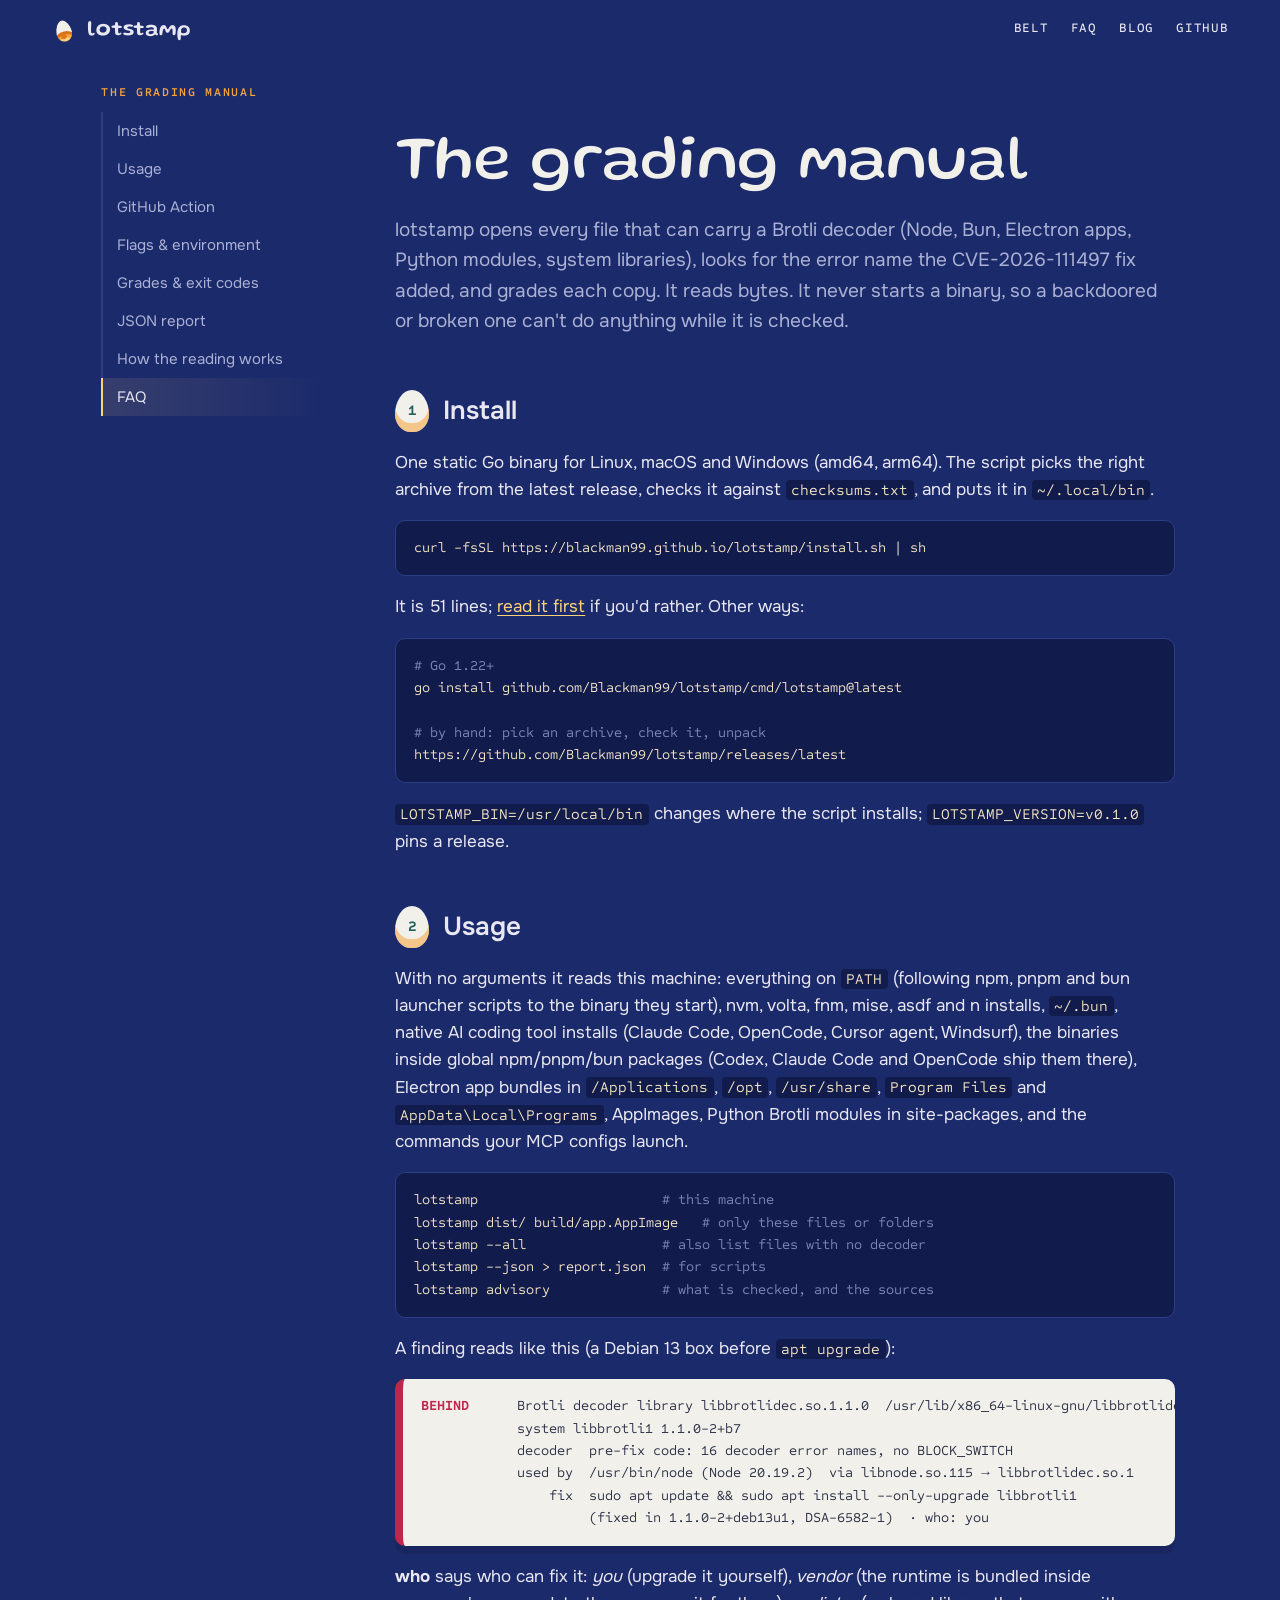
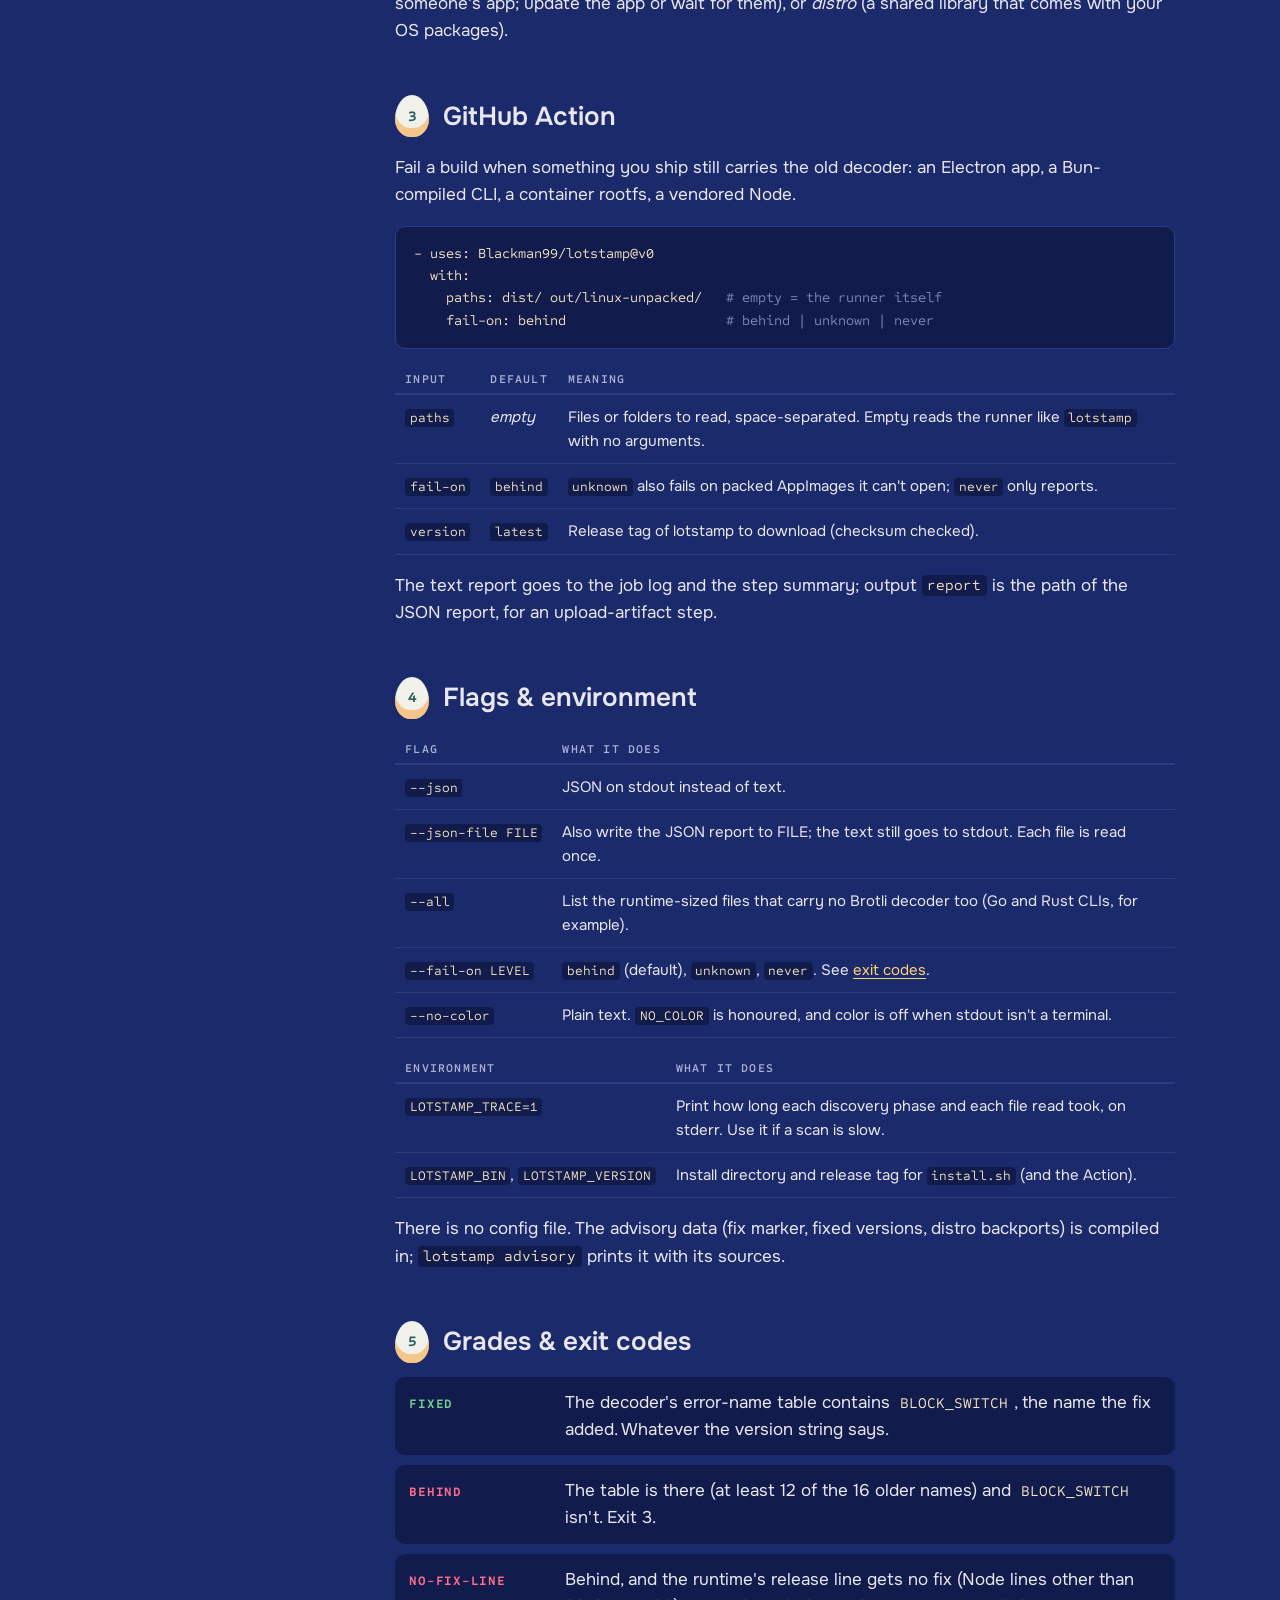
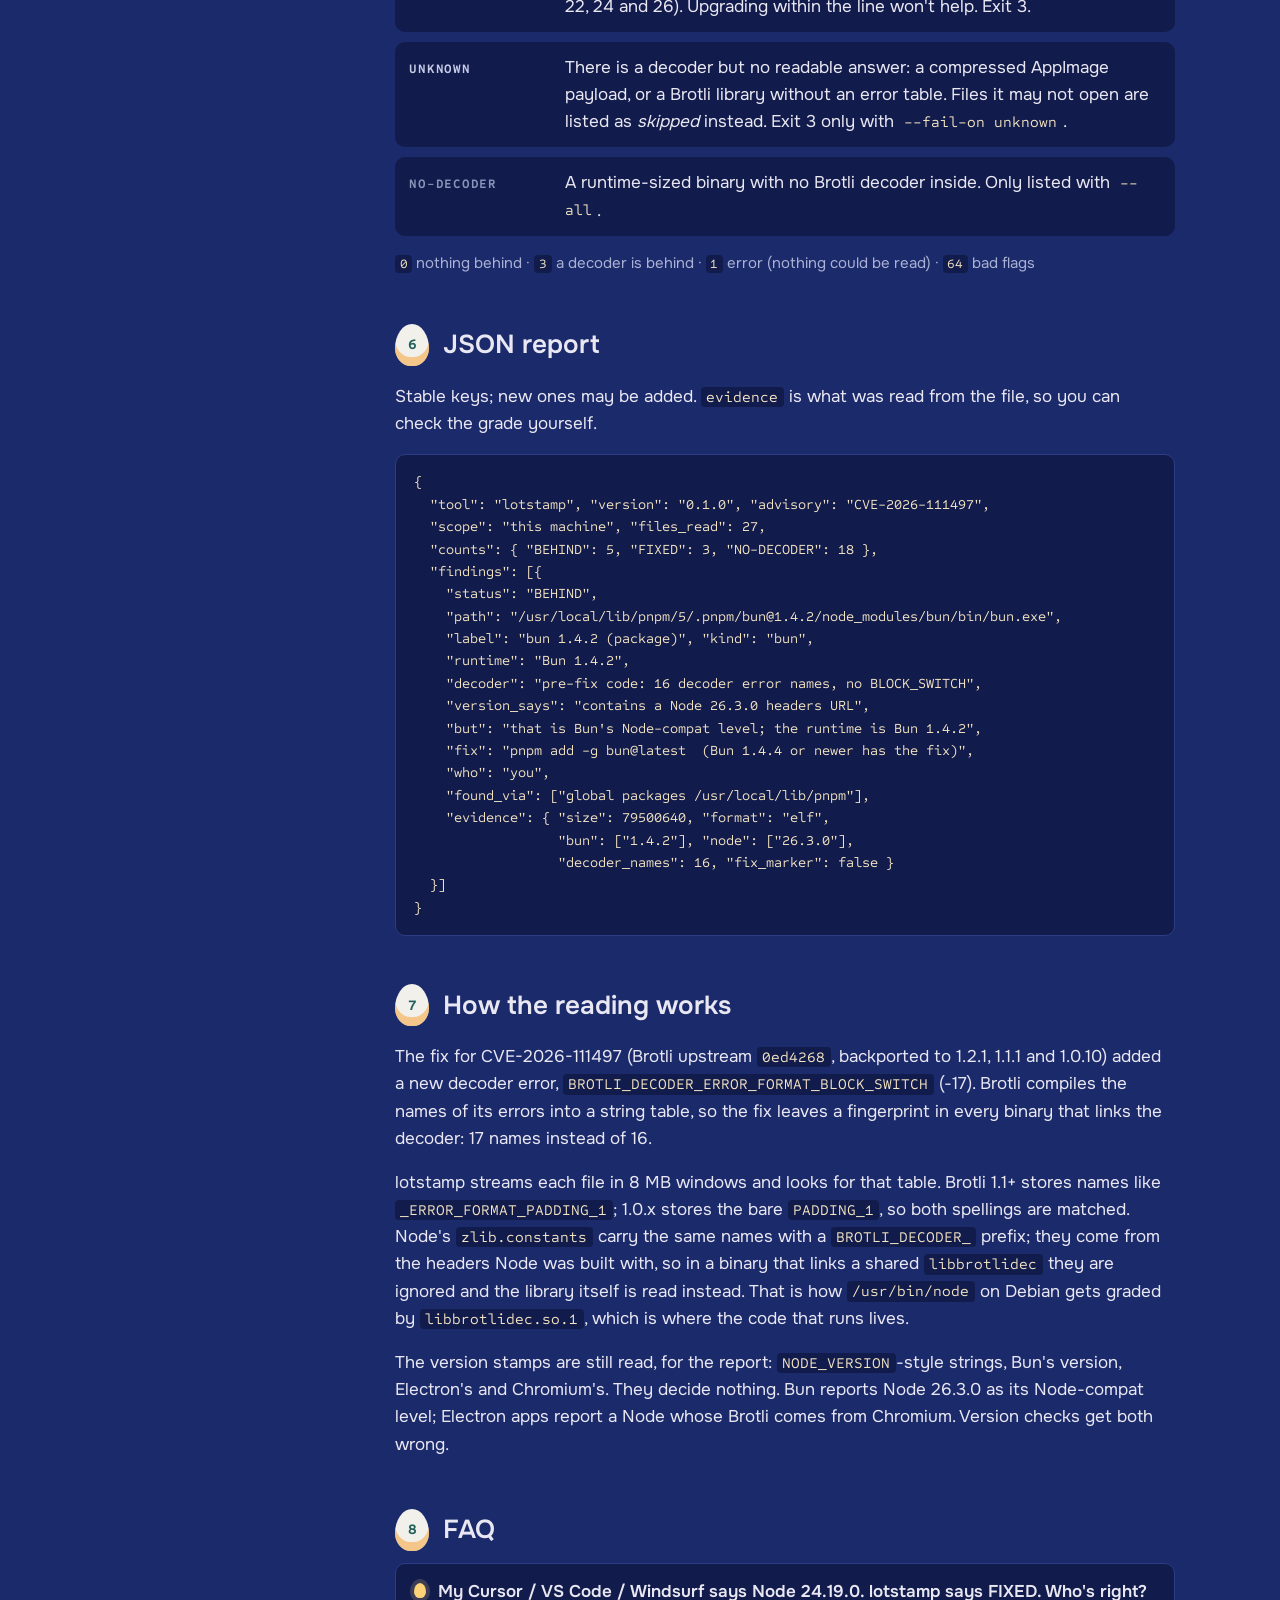
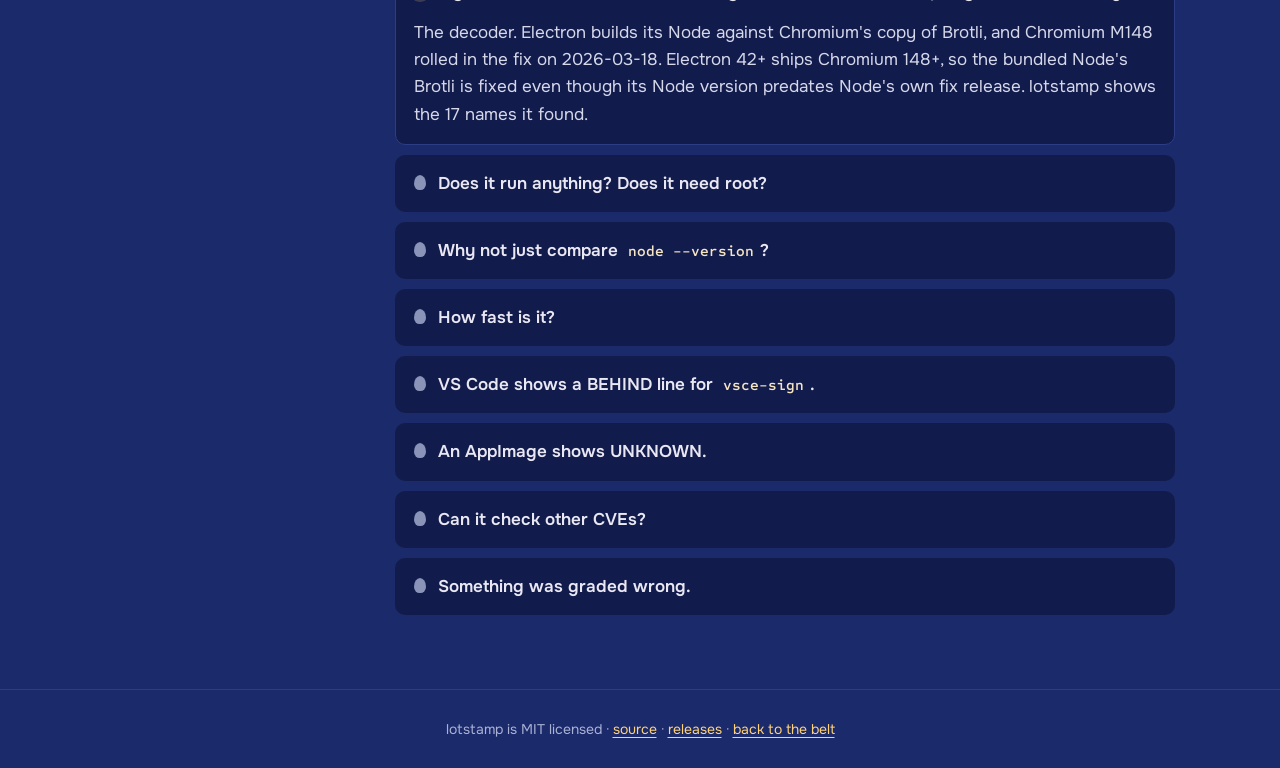
==== commit ce2c8ff7: "blog: why version strings mislead for CVE-2026-111497, and the error-table fingerprint (EN + 中文, mea" ====
--- a/site/docs/index.html
+++ b/site/docs/index.html
@@ -31,7 +31,7 @@
 <a class="skip" href="#main">Skip to the docs</a>
 <header class="topbar">
   <a class="brand" href="../"><img src="../img/favicon.svg" alt="" width="26" height="26"> lotstamp</a>
-  <nav aria-label="site"><a href="../">Belt</a><a href="#faq">FAQ</a><a href="https://github.com/Blackman99/lotstamp">GitHub</a></nav>
+  <nav aria-label="site"><a href="../">Belt</a><a href="#faq">FAQ</a><a href="../blog/version-strings.html">Blog</a><a href="https://github.com/Blackman99/lotstamp">GitHub</a></nav>
 </header>
 <div class="docwrap">
 <aside class="toc" aria-label="On this page">
@@ -176,14 +176,8 @@
       <p>On the 8 AI coding tools we measured (latest Linux x64 builds, 2026-10-24), a version comparison flagged 6 as exposed. All 6 carry the fixed decoder. On a Debian 13 box it flagged 4 of 7 copies and missed the 2 that weren't Node at all: Python's <code>brotli</code> module and the system <code>libbrotlidec</code> Debian's node actually uses. The data is on <a href="../#belt">the belt</a> and in <code>site/demo.json</code>.</p></details>
     <details><summary>How fast is it?</summary>
       <p>1.4 s on the Debian box the belt shows (27 files read); it reads only runtime-sized binaries (8 MB+) and Brotli libraries, four at a time. <code>LOTSTAMP_TRACE=1</code> shows where the time goes.</p></details>
-    <details><summary>VS Code shows a BEHIND line for <code>vsce-sign</code>. Is it reachable?</summary>
-      <p>The grade is real: VS Code 1.143.1 bundles <code>@vscode/vsce-sign</code>, the helper VS Code runs to verify extension signatures. On Linux x64 it is a .NET 9.0.9 single-file app (its embedded <code>deps.json</code> names <code>runtimepack.Microsoft.NETCore.App.Runtime.linux-x64/9.0.9</code>), and the .NET host statically links <code>System.IO.Compression.Native</code>, which carries Brotli's C decoder. That table has 16 names and no BLOCK_SWITCH. VS Code's own runtime reads FIXED.</p>
-      <p>Reachability, from the public bytes and the public .NET source (not a dynamic test):</p>
-      <ul>
-        <li>In .NET, the managed code that calls <code>BrotliDecoderDecompressStream</code> lives in <code>System.IO.Compression.Brotli.dll</code> (<code>BrotliStream</code>, <code>BrotliDecoder</code>). The bundle's assembly list does not include that assembly; it ships <code>System.IO.Compression.dll</code> and <code>System.IO.Compression.ZipFile.dll</code>, which handle ZIP/Deflate only. That is what a VSIX and its signature archive are.</li>
-        <li>The only network path we found is the X.509 chain builder fetching AIA certificates, CRLs and OCSP over plain http (<a href="https://github.com/dotnet/runtime/blob/release/9.0/src/libraries/Common/src/System/Net/Http/X509ResourceClient.cs">X509ResourceClient.cs</a>). It builds a default <code>SocketsHttpHandler</code>, whose <code>AutomaticDecompression</code> is off, so no <code>Content-Encoding: br</code> response is decoded, and HttpClient's decompression path would need the missing Brotli assembly anyway.</li>
-      </ul>
-      <p>So, as shipped in 1.143.1 on Linux x64, we found no path for untrusted Brotli data to reach that decoder. lotstamp still grades it BEHIND, because it grades code, not reachability, and the decoder only goes away when Microsoft rebuilds <code>vsce-sign</code> on a .NET servicing release with a fixed Brotli. This was read on Linux only; the macOS and Windows <code>vsce-sign</code> builds have not been inspected yet. If you know of a path we missed, <a href="https://github.com/Blackman99/lotstamp/issues/new">open an issue</a>.</p></details>
+    <details><summary>VS Code shows a BEHIND line for <code>vsce-sign</code>.</summary>
+      <p>That is real: VS Code 1.143.1 bundles <code>vsce-sign</code>, a native extension-signature helper with its own statically linked Brotli, and its error table has 16 names, no BLOCK_SWITCH. VS Code's own runtime reads FIXED. Whether untrusted Brotli data ever reaches <code>vsce-sign</code> is not known, so lotstamp grades the code it found and says so; the fix has to come from Microsoft.</p></details>
     <details><summary>An AppImage shows UNKNOWN.</summary>
       <p>Its payload is a compressed squashfs. Extract it (<code>./App.AppImage --appimage-extract</code>, which does run the AppImage's own runtime, or <code>unsquashfs</code>) and point lotstamp at <code>squashfs-root/</code>.</p></details>
     <details><summary>Can it check other CVEs?</summary>
--- a/site/docs/docs.css
+++ b/site/docs/docs.css
@@ -34,8 +34,6 @@
 summary::before{content:"";position:absolute;left:0;top:19px;width:12px;height:15px;border-radius:50% 50% 46% 46%/58% 58% 42% 42%;background:var(--unknown);transition:background .25s,box-shadow .25s}
 details[open] summary::before{background:var(--l1);box-shadow:0 0 0 4px rgba(255,210,122,.18)}
 details p{margin:0 0 16px;color:#d6d8ea}
-details ul{margin:0 0 16px;padding-left:20px;color:#d6d8ea;max-width:68ch}
-details li{margin:6px 0}
 .docfoot{text-align:center;padding:28px;color:var(--muted);font-size:14px;border-top:1px solid var(--lift)}
 @media (max-width:860px){
   .docwrap{grid-template-columns:minmax(0,1fr)}
@@ -46,3 +44,11 @@
   .kv td:first-child{white-space:normal}
 }
 @media (prefers-reduced-motion:reduce){*{transition:none!important}}
+.post h1 code{font:inherit;color:inherit;background:none;padding:0}
+.post h3{font:600 19px/1.3 var(--body);margin:22px 0 6px;color:var(--shell)}
+.post ul{max-width:68ch;padding-left:20px}
+.post li{margin:8px 0}
+.post .kv td:first-child{white-space:normal}
+.post .kv td:last-child{width:30%;overflow-wrap:anywhere}
+.docs .topbar nav a{white-space:nowrap}
+.post p code,.post li code{overflow-wrap:anywhere}
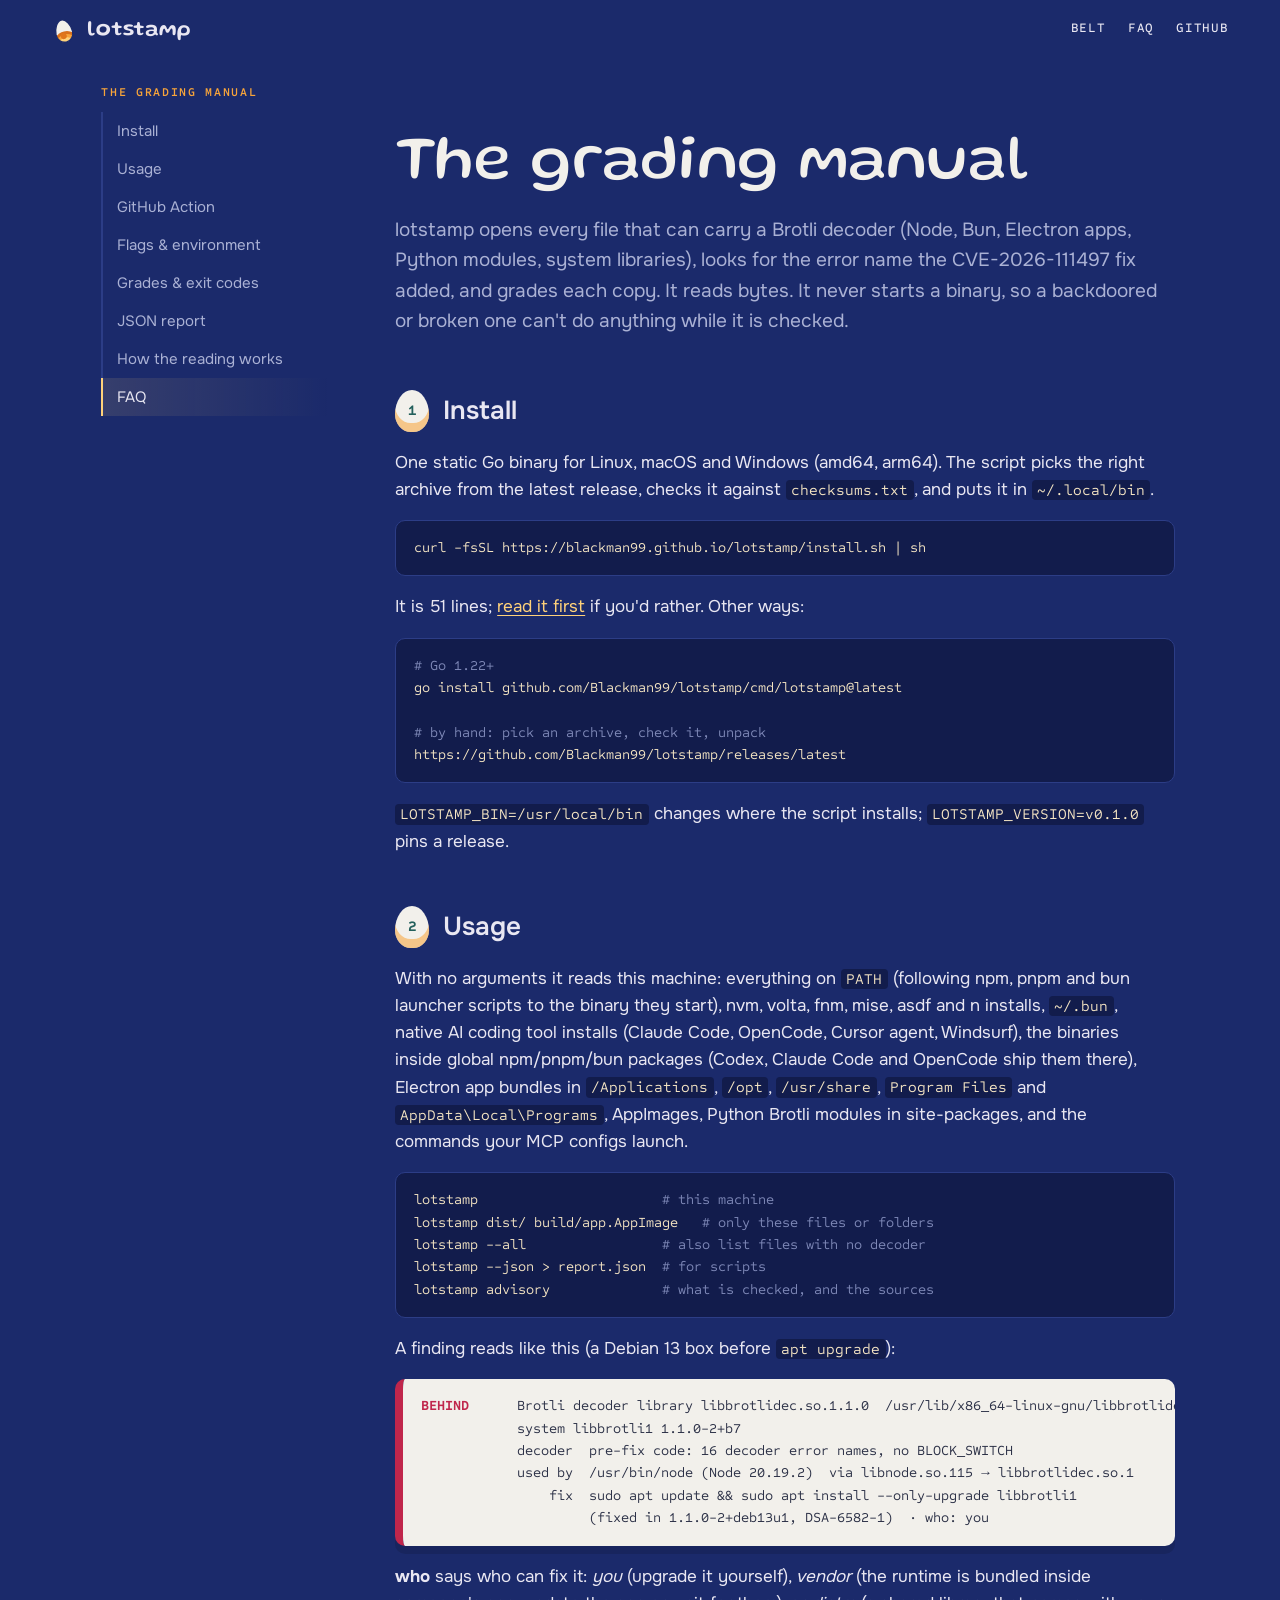
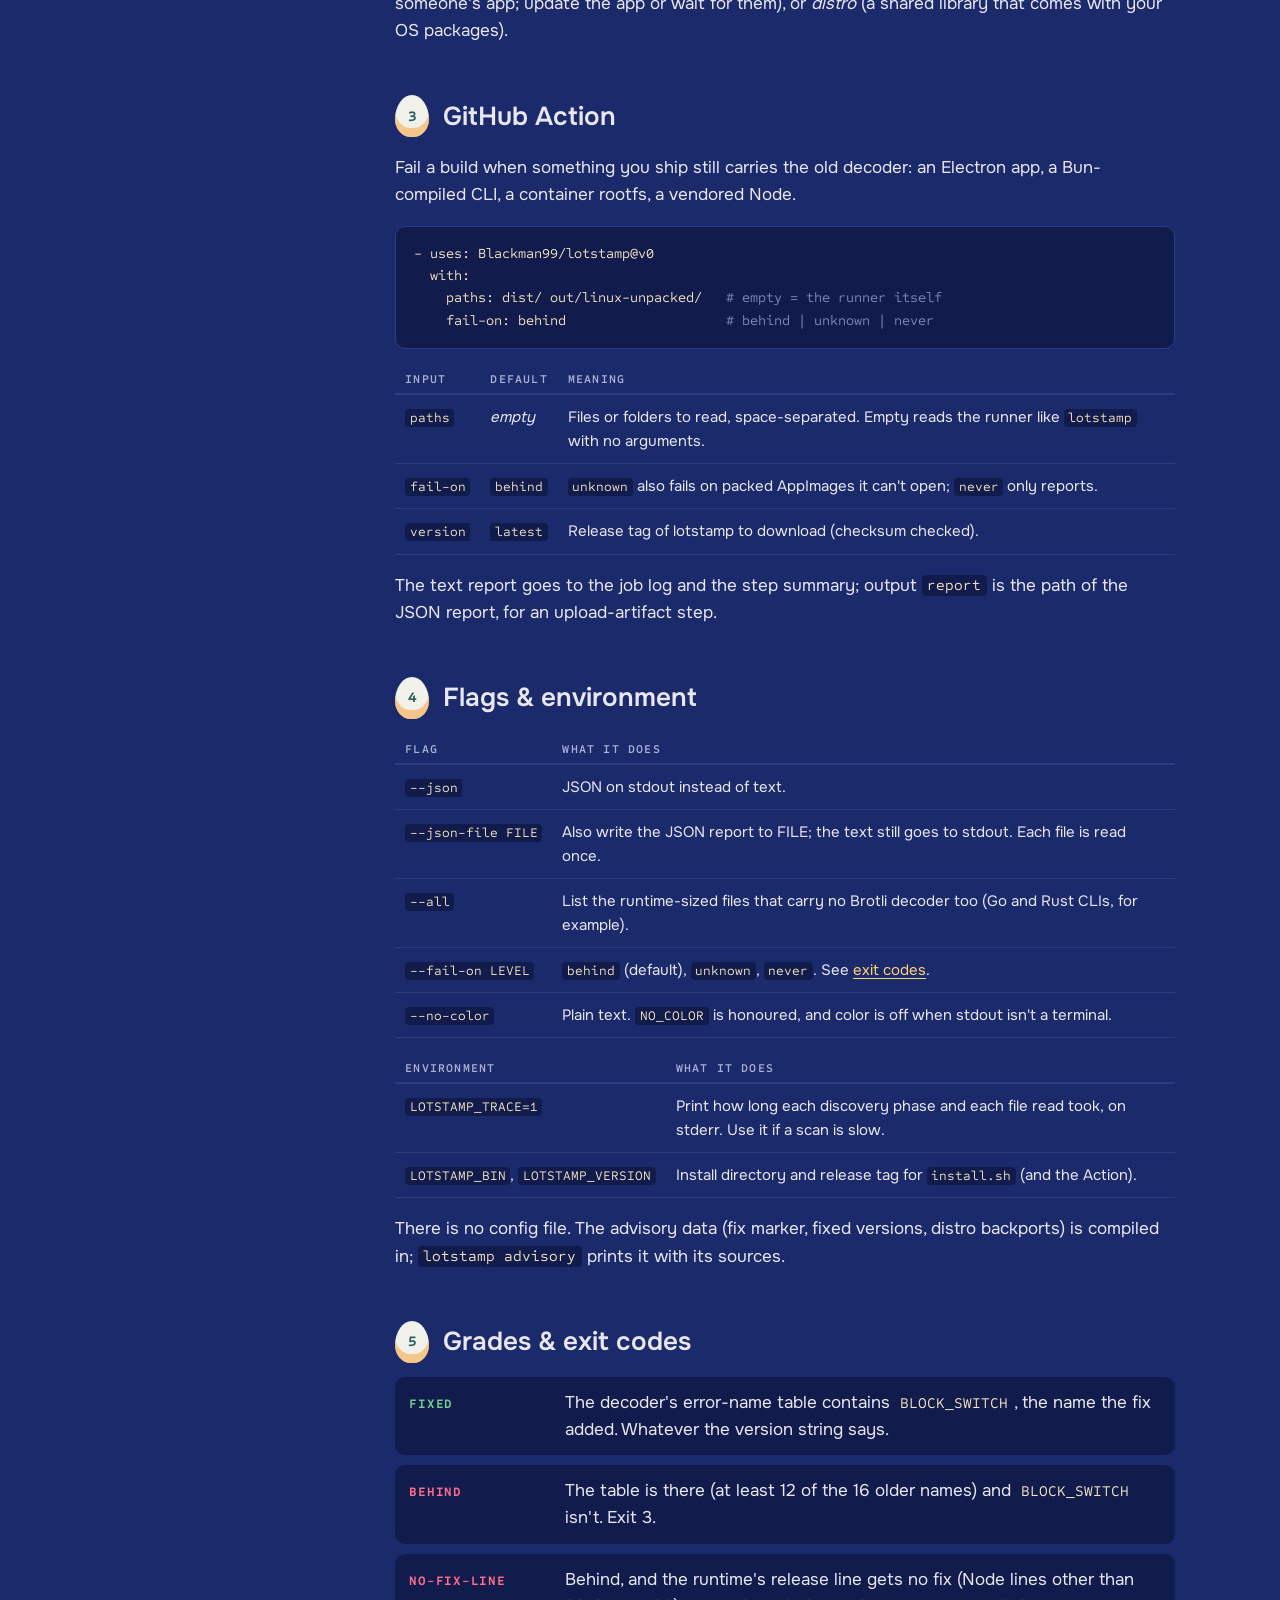
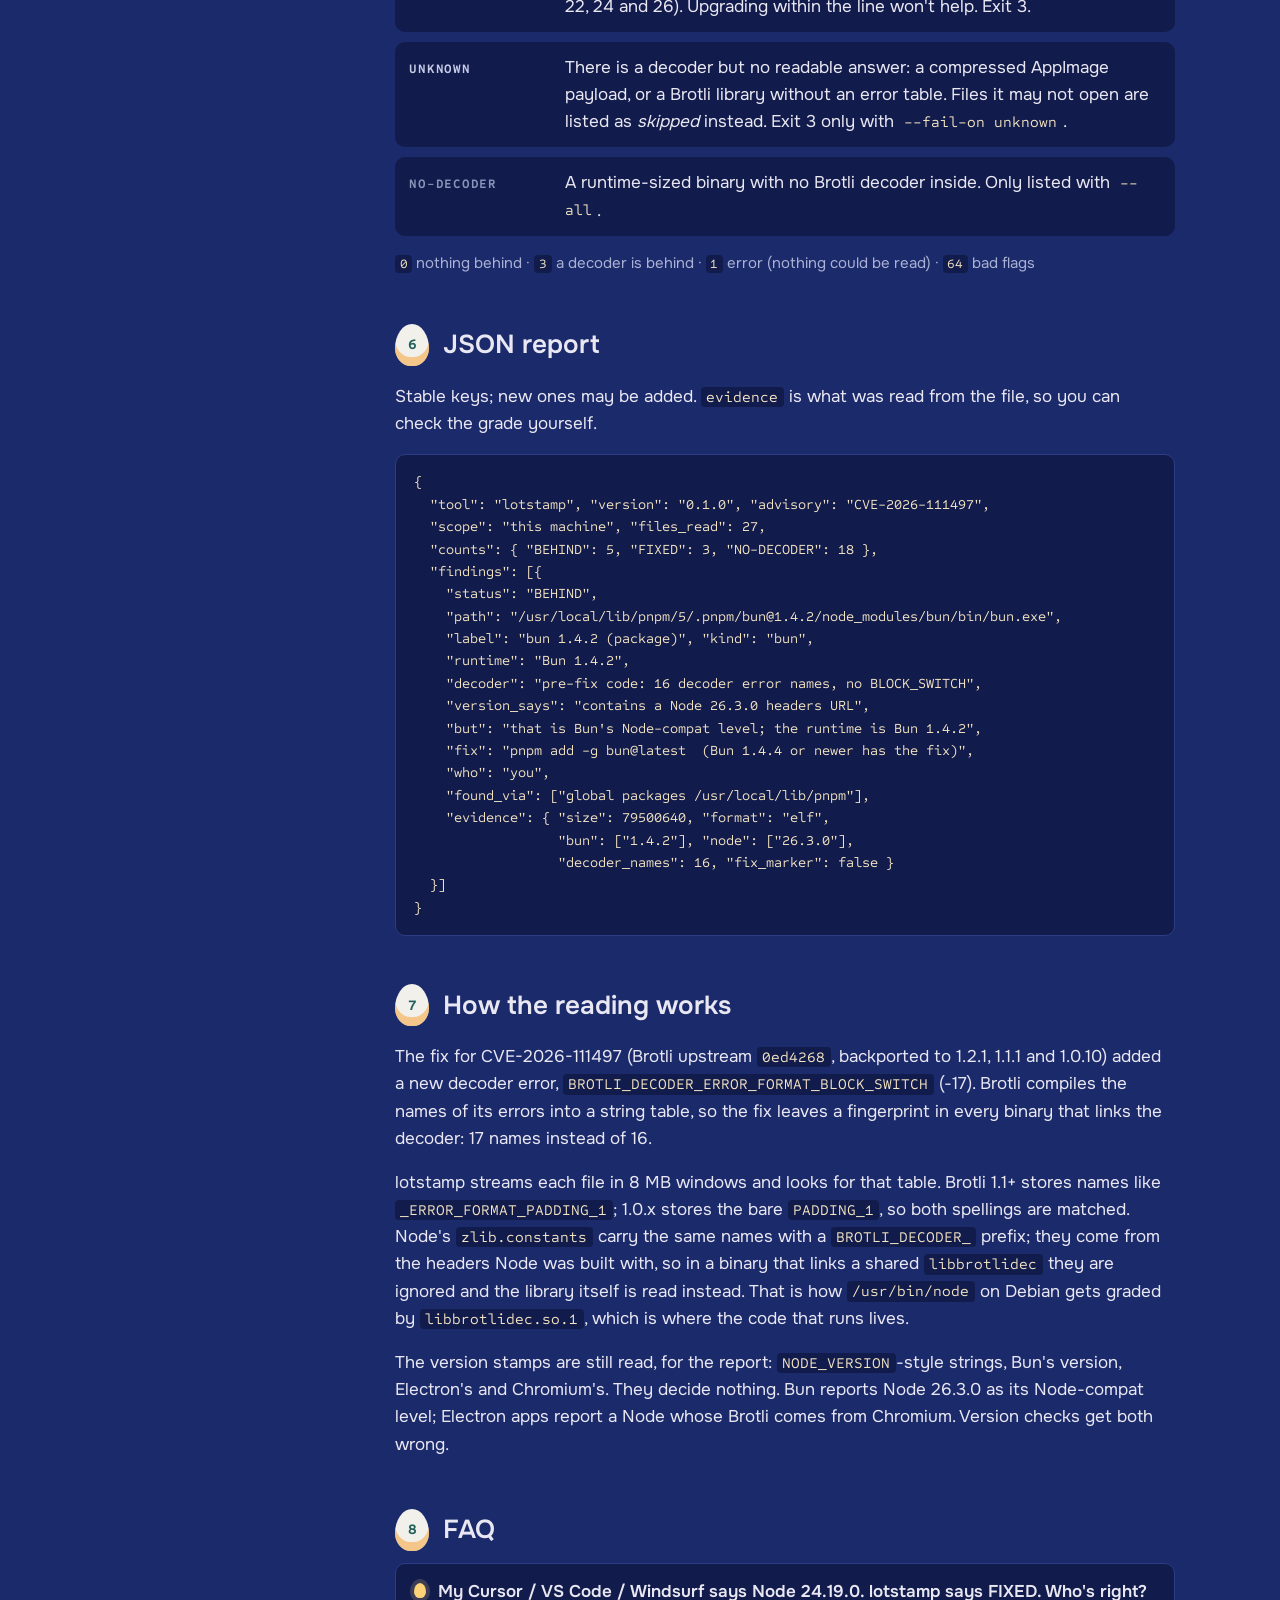
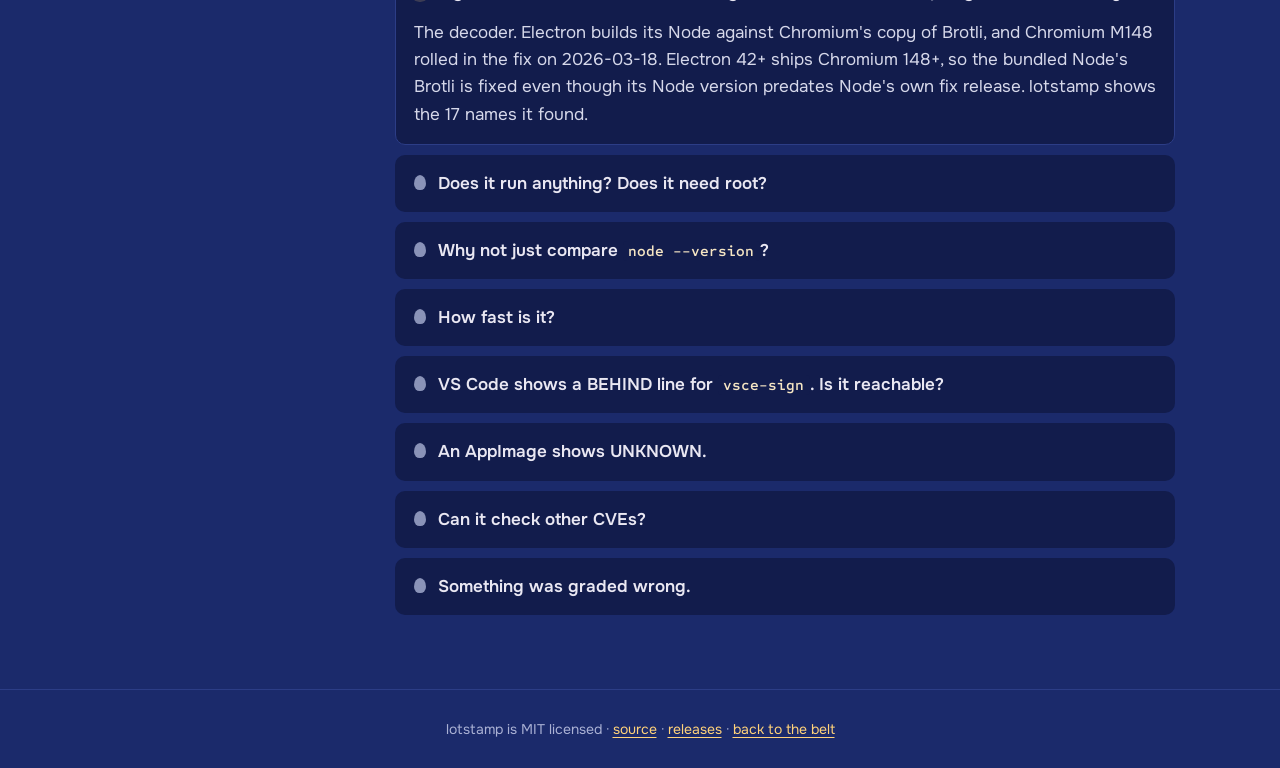
==== commit 46458120: "docs: vsce-sign reachability (no managed Brotli caller in the .NET bundle; X509 downloader has no HT" ====
--- a/site/docs/index.html
+++ b/site/docs/index.html
@@ -31,7 +31,7 @@
 <a class="skip" href="#main">Skip to the docs</a>
 <header class="topbar">
   <a class="brand" href="../"><img src="../img/favicon.svg" alt="" width="26" height="26"> lotstamp</a>
-  <nav aria-label="site"><a href="../">Belt</a><a href="#faq">FAQ</a><a href="../blog/version-strings.html">Blog</a><a href="https://github.com/Blackman99/lotstamp">GitHub</a></nav>
+  <nav aria-label="site"><a href="../">Belt</a><a href="#faq">FAQ</a><a href="https://github.com/Blackman99/lotstamp">GitHub</a></nav>
 </header>
 <div class="docwrap">
 <aside class="toc" aria-label="On this page">
@@ -176,8 +176,14 @@
       <p>On the 8 AI coding tools we measured (latest Linux x64 builds, 2026-10-24), a version comparison flagged 6 as exposed. All 6 carry the fixed decoder. On a Debian 13 box it flagged 4 of 7 copies and missed the 2 that weren't Node at all: Python's <code>brotli</code> module and the system <code>libbrotlidec</code> Debian's node actually uses. The data is on <a href="../#belt">the belt</a> and in <code>site/demo.json</code>.</p></details>
     <details><summary>How fast is it?</summary>
       <p>1.4 s on the Debian box the belt shows (27 files read); it reads only runtime-sized binaries (8 MB+) and Brotli libraries, four at a time. <code>LOTSTAMP_TRACE=1</code> shows where the time goes.</p></details>
-    <details><summary>VS Code shows a BEHIND line for <code>vsce-sign</code>.</summary>
-      <p>That is real: VS Code 1.143.1 bundles <code>vsce-sign</code>, a native extension-signature helper with its own statically linked Brotli, and its error table has 16 names, no BLOCK_SWITCH. VS Code's own runtime reads FIXED. Whether untrusted Brotli data ever reaches <code>vsce-sign</code> is not known, so lotstamp grades the code it found and says so; the fix has to come from Microsoft.</p></details>
+    <details><summary>VS Code shows a BEHIND line for <code>vsce-sign</code>. Is it reachable?</summary>
+      <p>The grade is real: VS Code 1.143.1 bundles <code>@vscode/vsce-sign</code>, the helper VS Code runs to verify extension signatures. On Linux x64 it is a .NET 9.0.9 single-file app (its embedded <code>deps.json</code> names <code>runtimepack.Microsoft.NETCore.App.Runtime.linux-x64/9.0.9</code>), and the .NET host statically links <code>System.IO.Compression.Native</code>, which carries Brotli's C decoder. That table has 16 names and no BLOCK_SWITCH. VS Code's own runtime reads FIXED.</p>
+      <p>Reachability, from the public bytes and the public .NET source (not a dynamic test):</p>
+      <ul>
+        <li>In .NET, the managed code that calls <code>BrotliDecoderDecompressStream</code> lives in <code>System.IO.Compression.Brotli.dll</code> (<code>BrotliStream</code>, <code>BrotliDecoder</code>). The bundle's assembly list does not include that assembly; it ships <code>System.IO.Compression.dll</code> and <code>System.IO.Compression.ZipFile.dll</code>, which handle ZIP/Deflate only. That is what a VSIX and its signature archive are.</li>
+        <li>The only network path we found is the X.509 chain builder fetching AIA certificates, CRLs and OCSP over plain http (<a href="https://github.com/dotnet/runtime/blob/release/9.0/src/libraries/Common/src/System/Net/Http/X509ResourceClient.cs">X509ResourceClient.cs</a>). It builds a default <code>SocketsHttpHandler</code>, whose <code>AutomaticDecompression</code> is off, so no <code>Content-Encoding: br</code> response is decoded, and HttpClient's decompression path would need the missing Brotli assembly anyway.</li>
+      </ul>
+      <p>So, as shipped in 1.143.1 on Linux x64, we found no path for untrusted Brotli data to reach that decoder. lotstamp still grades it BEHIND, because it grades code, not reachability, and the decoder only goes away when Microsoft rebuilds <code>vsce-sign</code> on a .NET servicing release with a fixed Brotli. This was read on Linux only; the macOS and Windows <code>vsce-sign</code> builds have not been inspected yet. If you know of a path we missed, <a href="https://github.com/Blackman99/lotstamp/issues/new">open an issue</a>.</p></details>
     <details><summary>An AppImage shows UNKNOWN.</summary>
       <p>Its payload is a compressed squashfs. Extract it (<code>./App.AppImage --appimage-extract</code>, which does run the AppImage's own runtime, or <code>unsquashfs</code>) and point lotstamp at <code>squashfs-root/</code>.</p></details>
     <details><summary>Can it check other CVEs?</summary>
--- a/site/docs/docs.css
+++ b/site/docs/docs.css
@@ -34,6 +34,8 @@
 summary::before{content:"";position:absolute;left:0;top:19px;width:12px;height:15px;border-radius:50% 50% 46% 46%/58% 58% 42% 42%;background:var(--unknown);transition:background .25s,box-shadow .25s}
 details[open] summary::before{background:var(--l1);box-shadow:0 0 0 4px rgba(255,210,122,.18)}
 details p{margin:0 0 16px;color:#d6d8ea}
+details ul{margin:0 0 16px;padding-left:20px;color:#d6d8ea;max-width:68ch}
+details li{margin:6px 0}
 .docfoot{text-align:center;padding:28px;color:var(--muted);font-size:14px;border-top:1px solid var(--lift)}
 @media (max-width:860px){
   .docwrap{grid-template-columns:minmax(0,1fr)}
@@ -44,11 +46,3 @@
   .kv td:first-child{white-space:normal}
 }
 @media (prefers-reduced-motion:reduce){*{transition:none!important}}
-.post h1 code{font:inherit;color:inherit;background:none;padding:0}
-.post h3{font:600 19px/1.3 var(--body);margin:22px 0 6px;color:var(--shell)}
-.post ul{max-width:68ch;padding-left:20px}
-.post li{margin:8px 0}
-.post .kv td:first-child{white-space:normal}
-.post .kv td:last-child{width:30%;overflow-wrap:anywhere}
-.docs .topbar nav a{white-space:nowrap}
-.post p code,.post li code{overflow-wrap:anywhere}
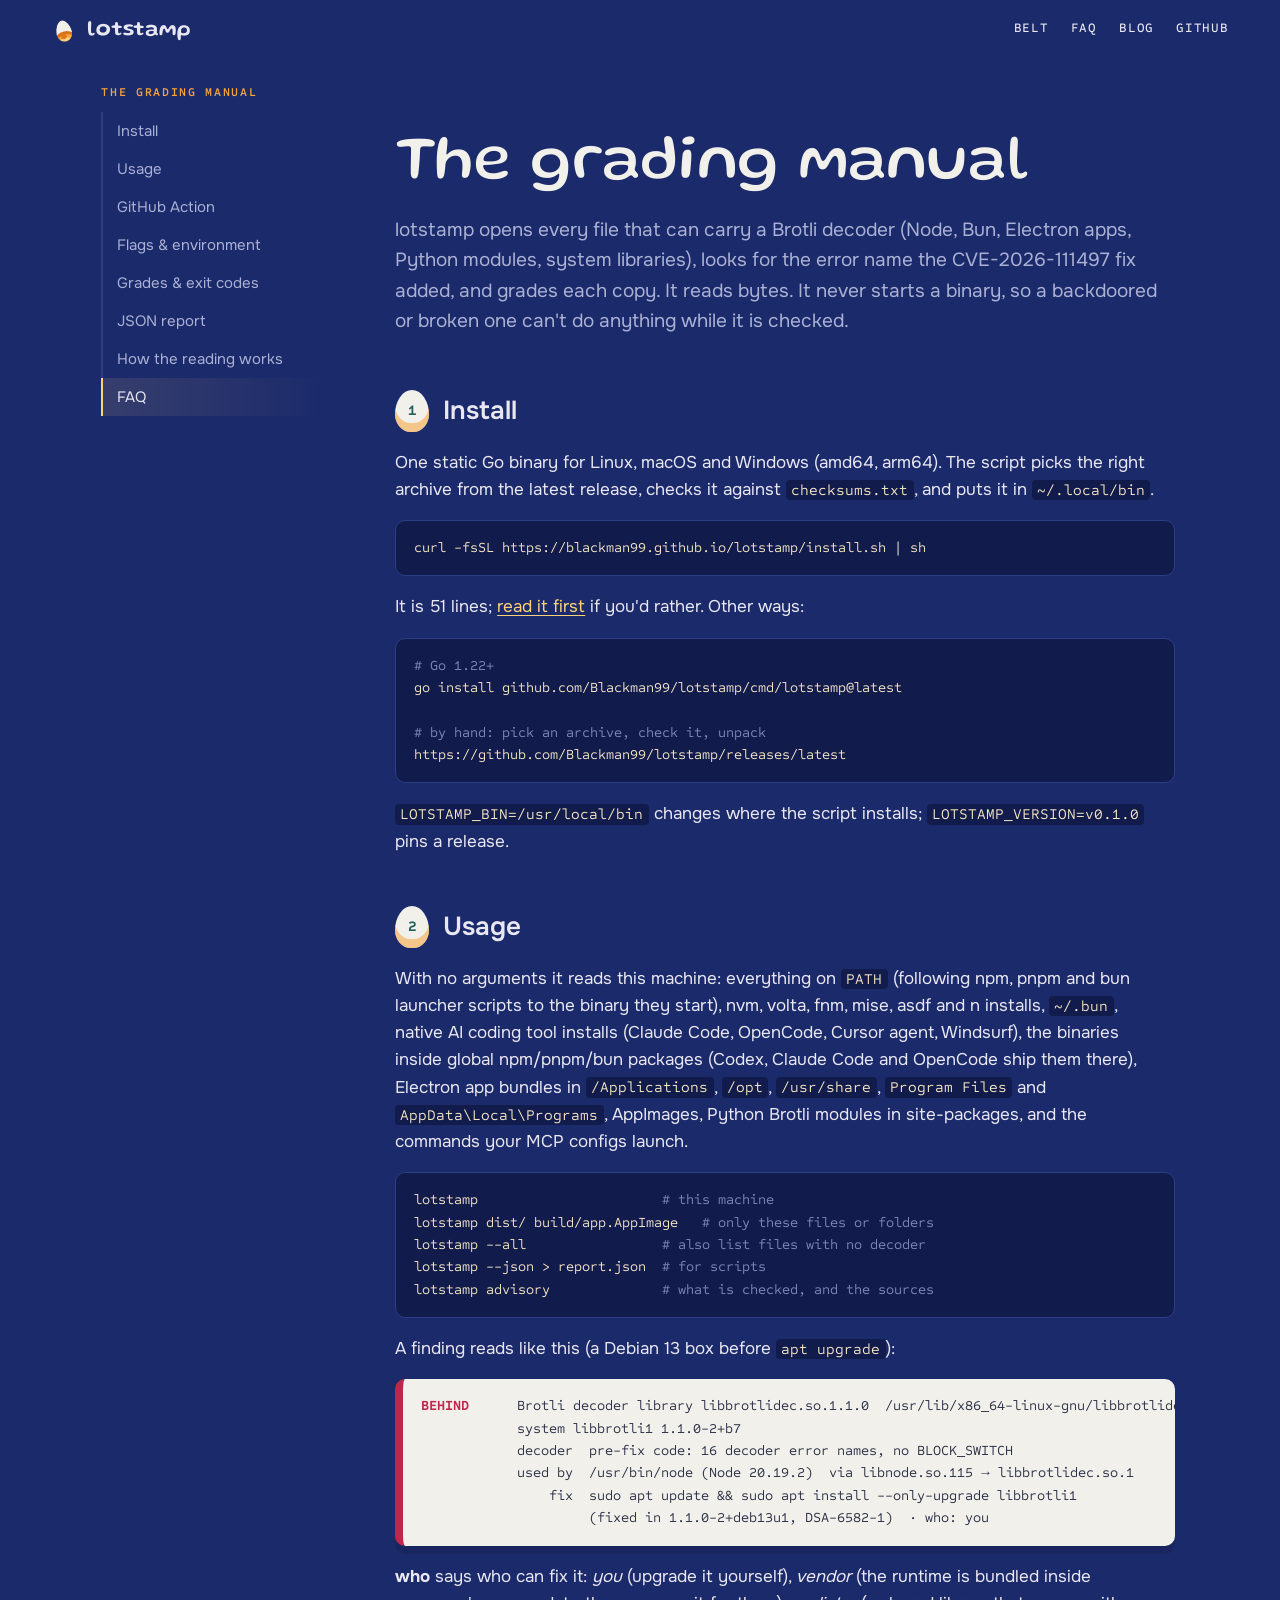
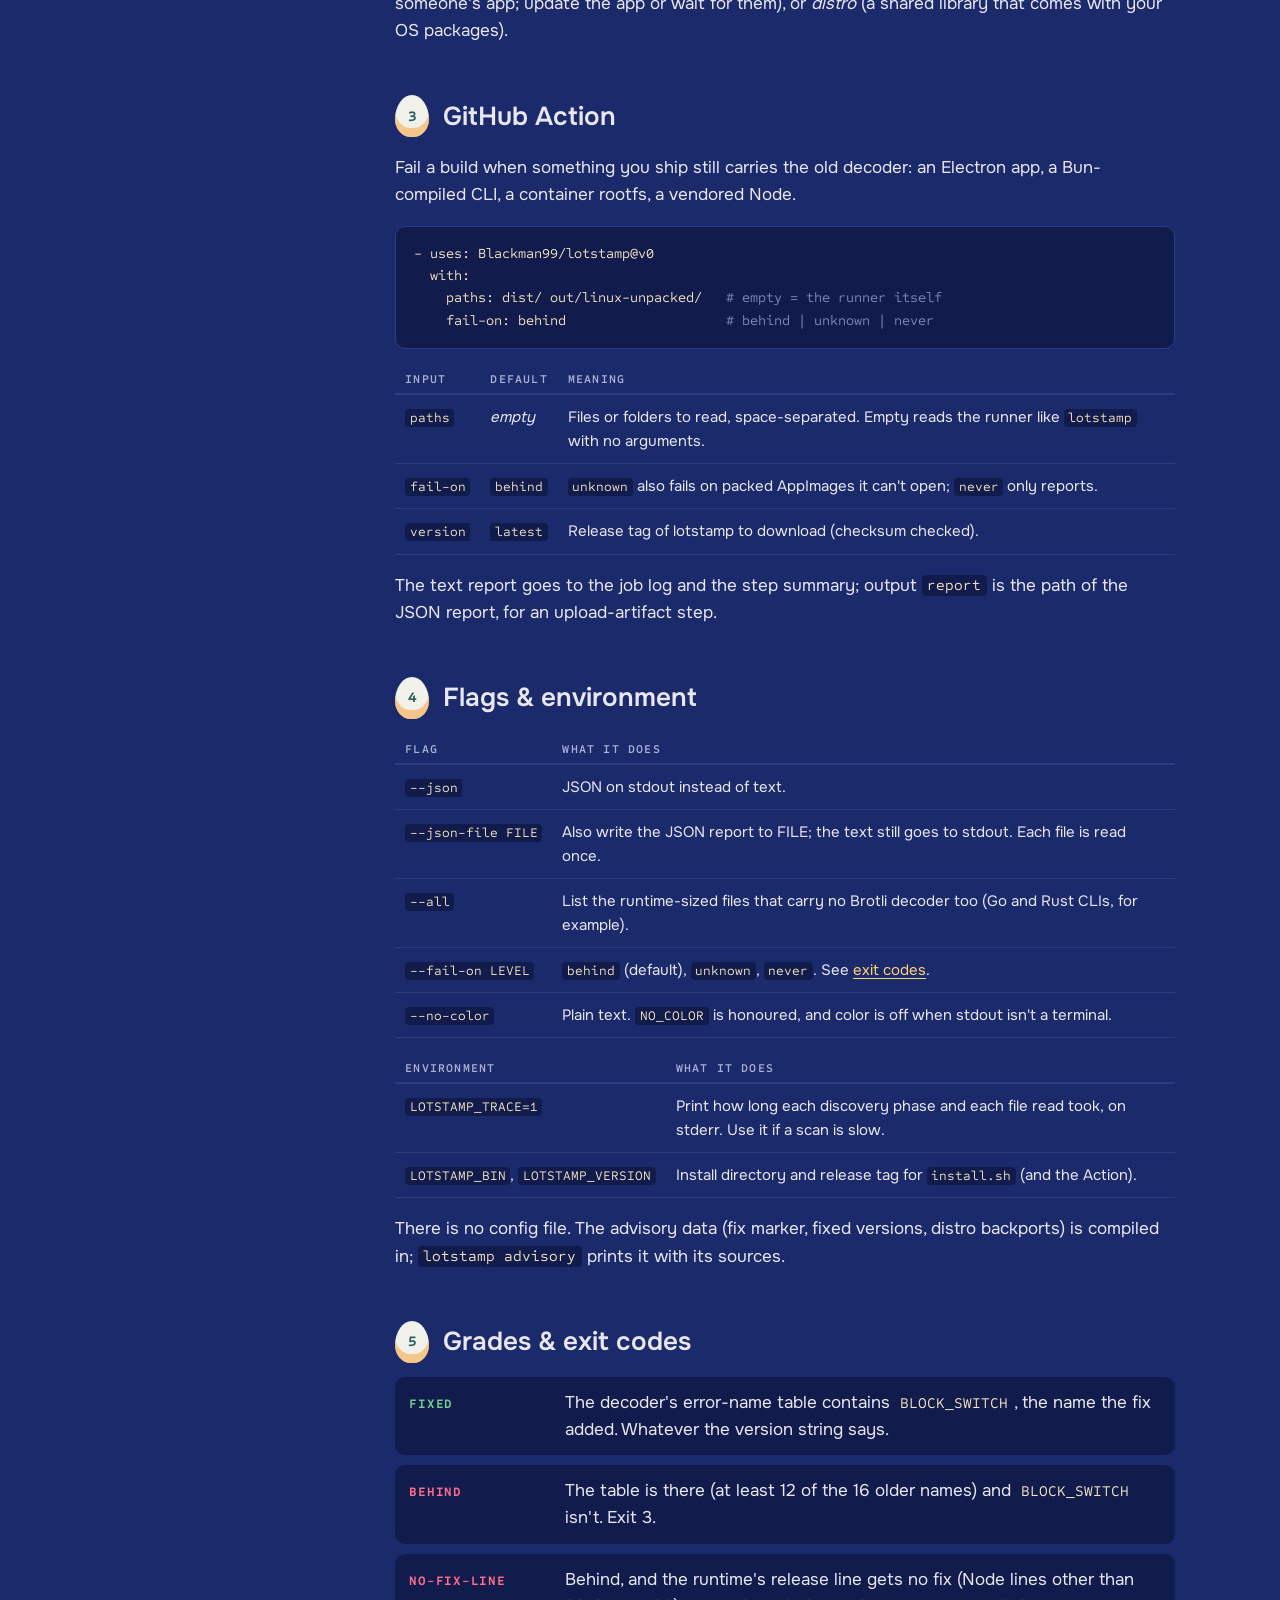
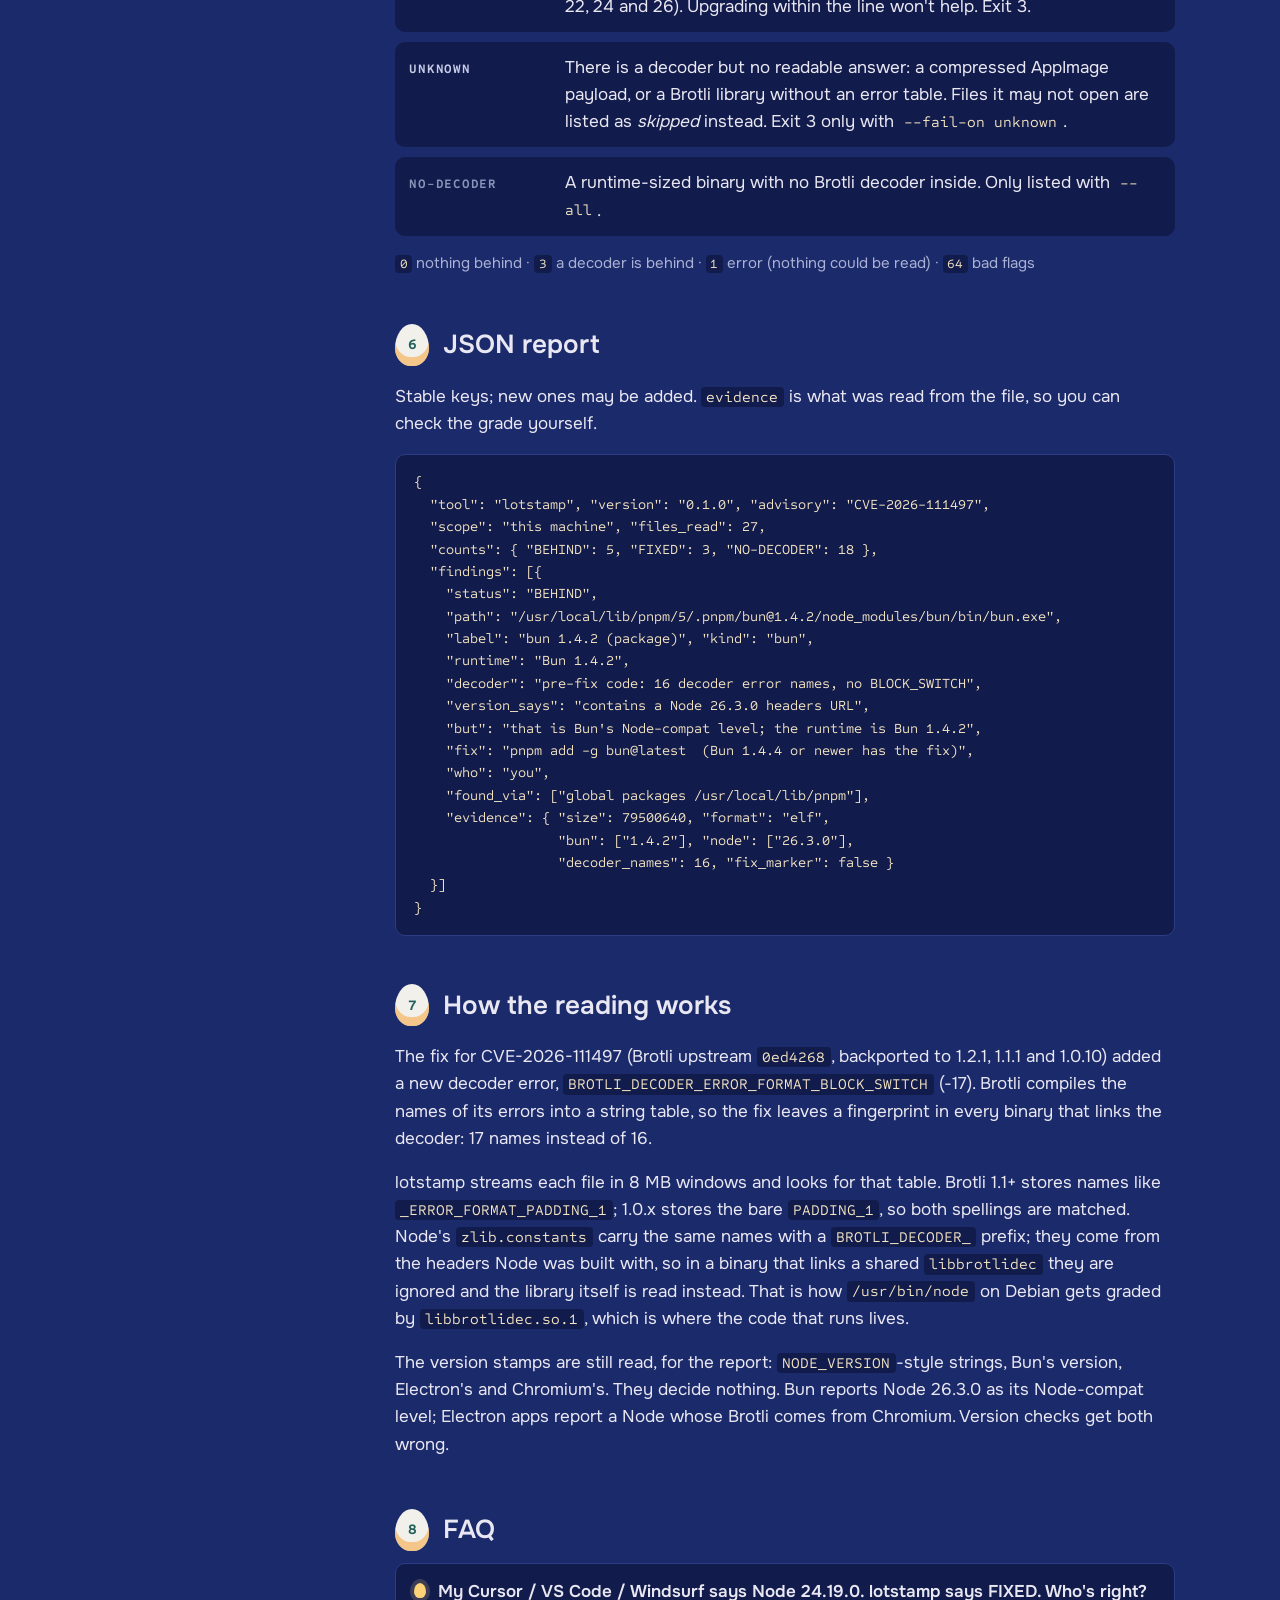
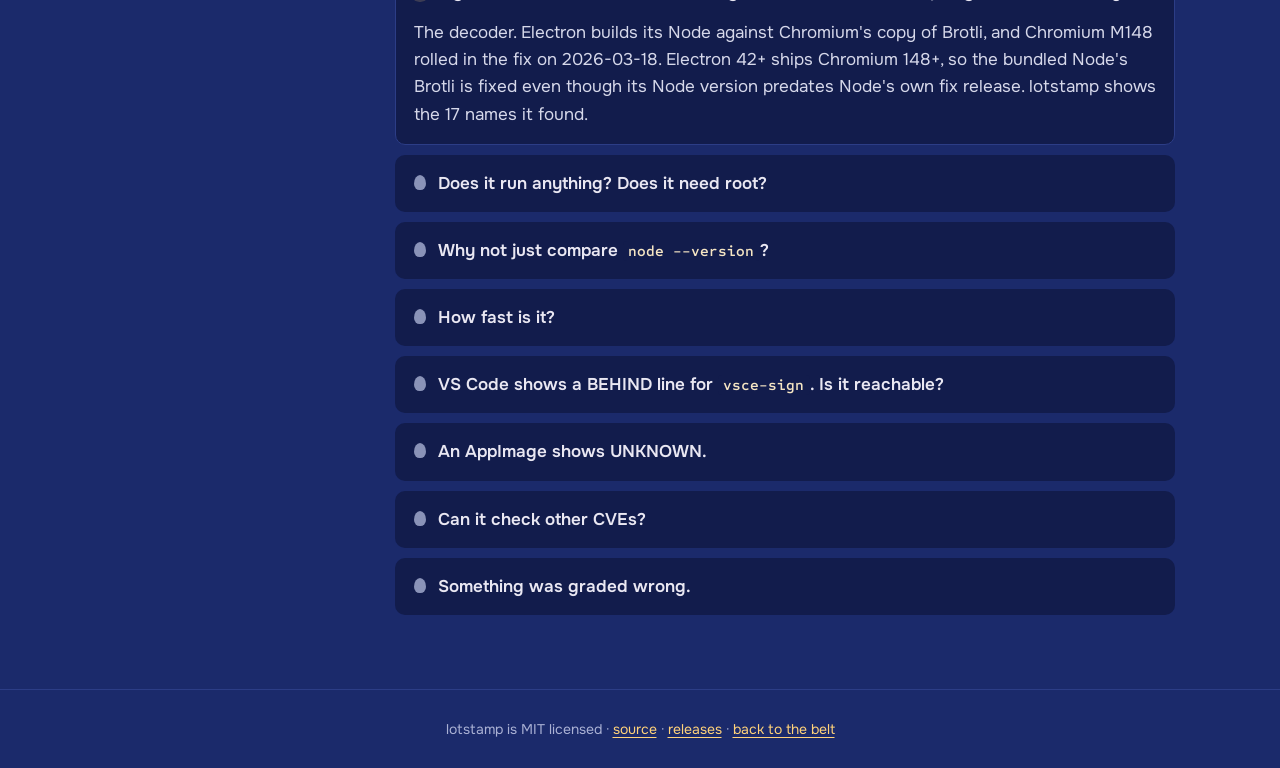
==== commit 5de41d54: "blog: why version strings mislead for CVE-2026-111497, and the error-table fingerprint (EN + 中文, mea" ====
--- a/site/docs/index.html
+++ b/site/docs/index.html
@@ -31,7 +31,7 @@
 <a class="skip" href="#main">Skip to the docs</a>
 <header class="topbar">
   <a class="brand" href="../"><img src="../img/favicon.svg" alt="" width="26" height="26"> lotstamp</a>
-  <nav aria-label="site"><a href="../">Belt</a><a href="#faq">FAQ</a><a href="https://github.com/Blackman99/lotstamp">GitHub</a></nav>
+  <nav aria-label="site"><a href="../">Belt</a><a href="#faq">FAQ</a><a href="../blog/version-strings.html">Blog</a><a href="https://github.com/Blackman99/lotstamp">GitHub</a></nav>
 </header>
 <div class="docwrap">
 <aside class="toc" aria-label="On this page">
--- a/site/docs/docs.css
+++ b/site/docs/docs.css
@@ -46,3 +46,11 @@
   .kv td:first-child{white-space:normal}
 }
 @media (prefers-reduced-motion:reduce){*{transition:none!important}}
+.post h1 code{font:inherit;color:inherit;background:none;padding:0}
+.post h3{font:600 19px/1.3 var(--body);margin:22px 0 6px;color:var(--shell)}
+.post ul{max-width:68ch;padding-left:20px}
+.post li{margin:8px 0}
+.post .kv td:first-child{white-space:normal}
+.post .kv td:last-child{width:30%;overflow-wrap:anywhere}
+.docs .topbar nav a{white-space:nowrap}
+.post p code,.post li code{overflow-wrap:anywhere}
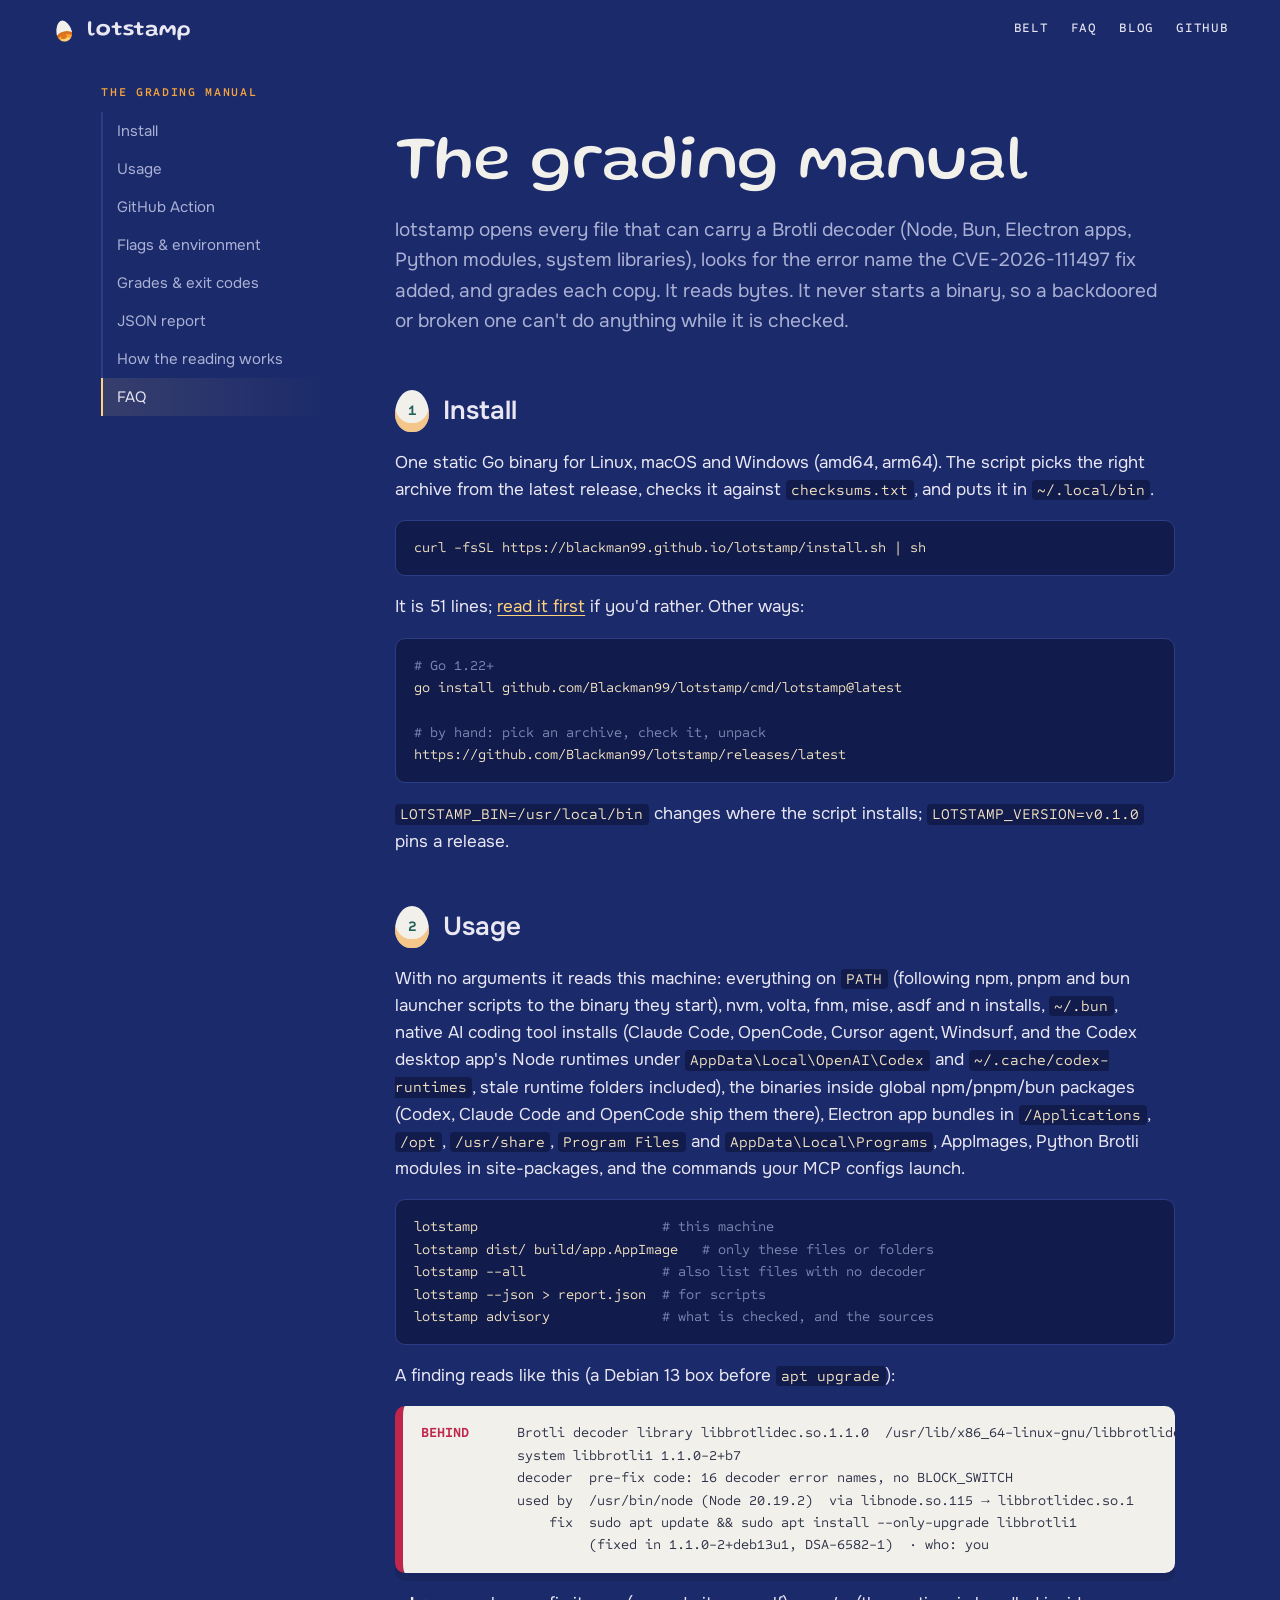
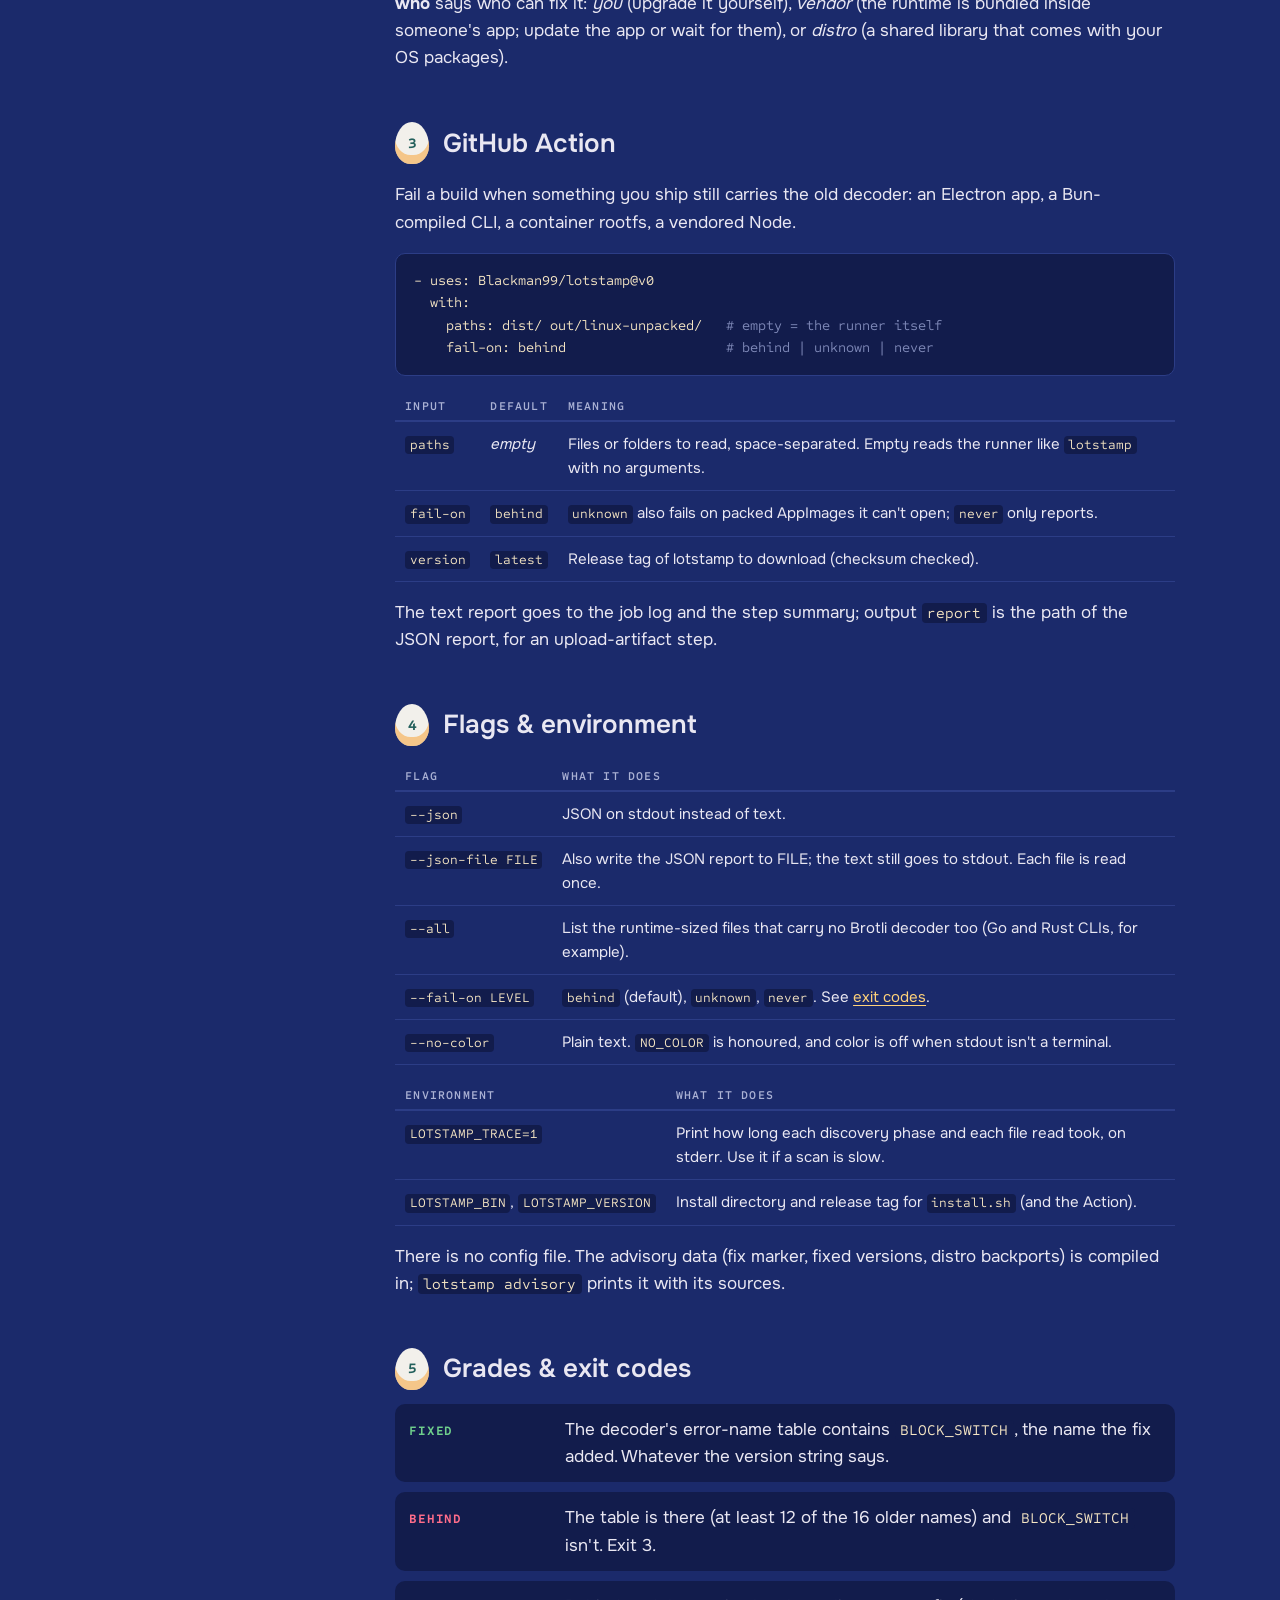
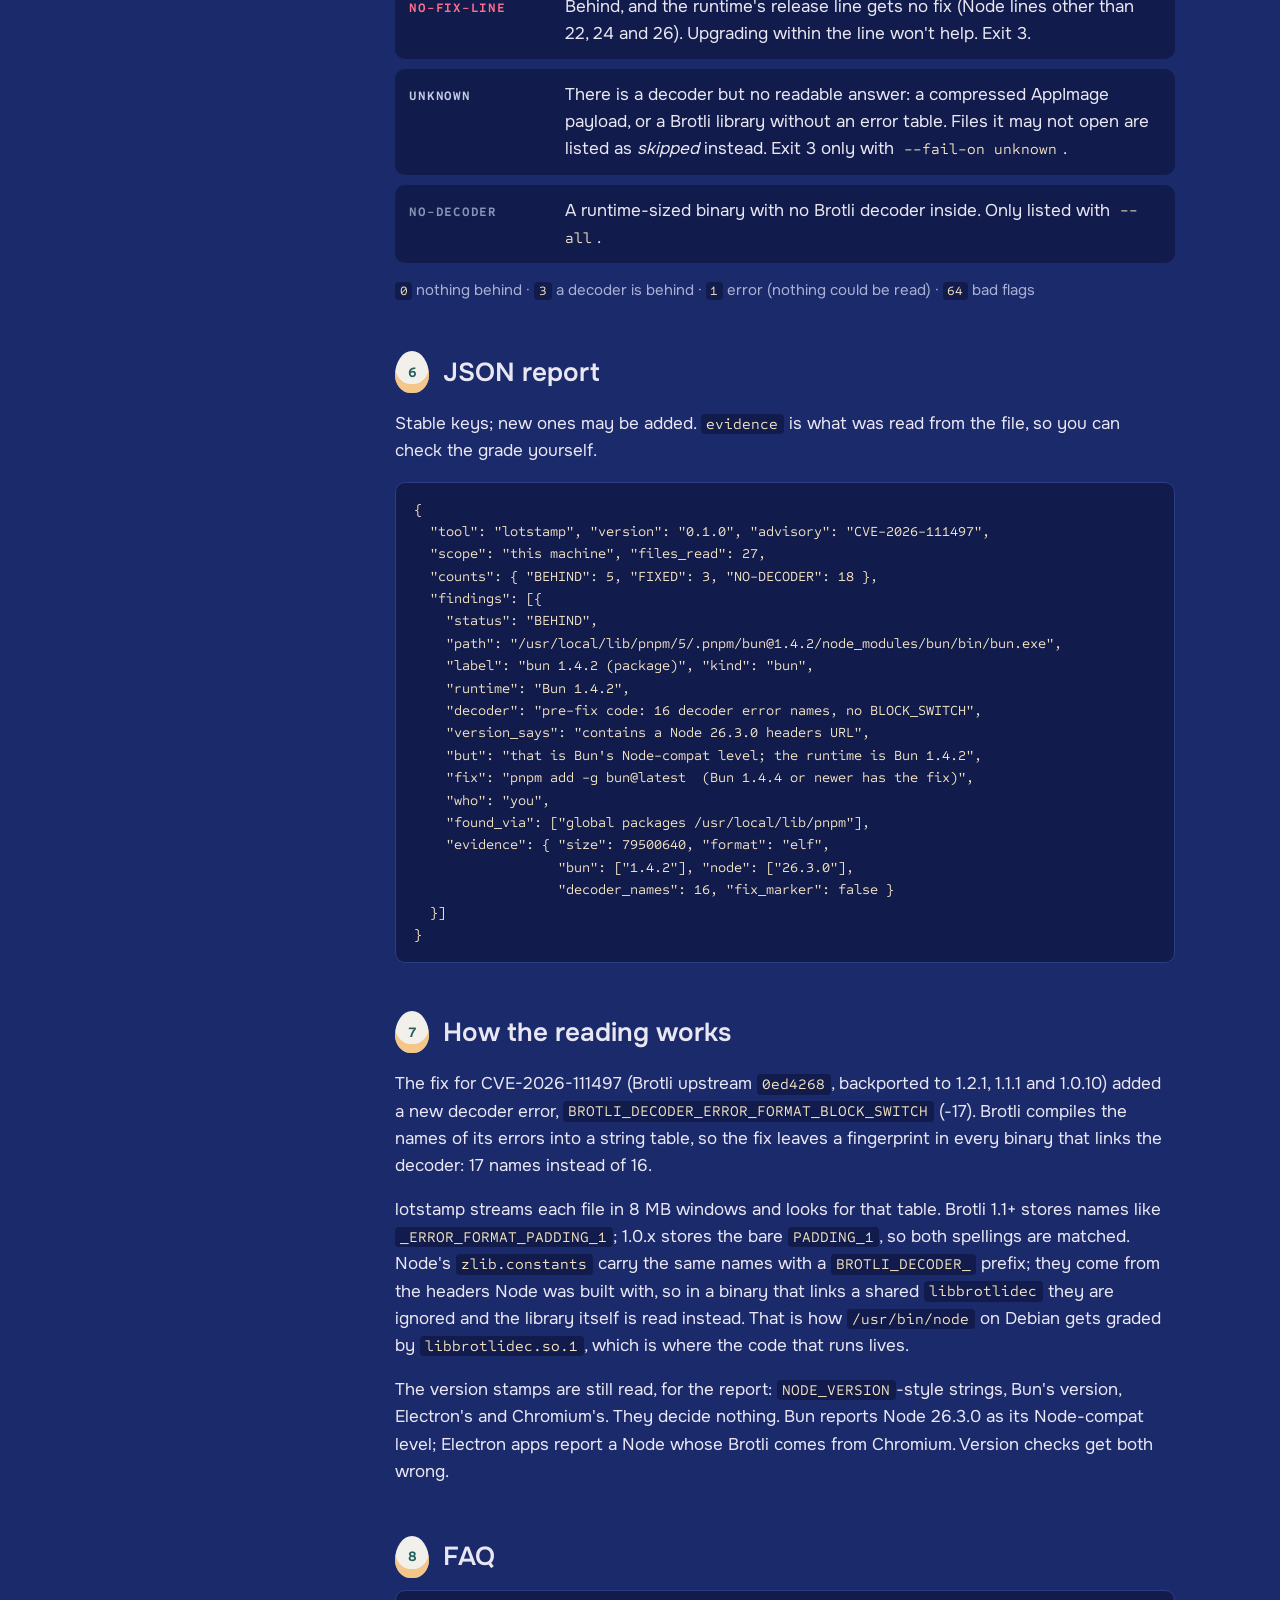
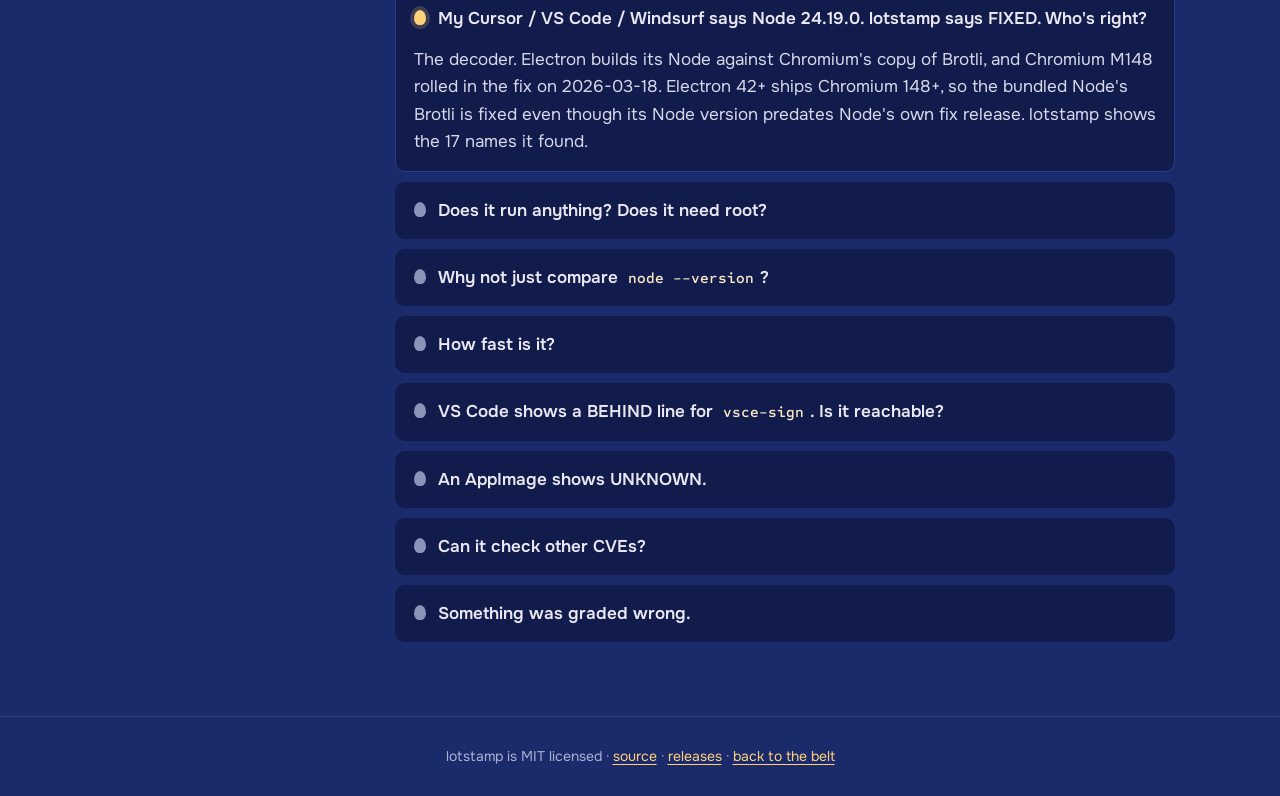
==== commit 34f32b3a: "discover: find the Codex desktop app's Node runtimes on Windows" ====
--- a/site/docs/index.html
+++ b/site/docs/index.html
@@ -66,7 +66,7 @@
 
   <section id="usage">
     <h2><span>2</span>Usage</h2>
-    <p>With no arguments it reads this machine: everything on <code>PATH</code> (following npm, pnpm and bun launcher scripts to the binary they start), nvm, volta, fnm, mise, asdf and n installs, <code>~/.bun</code>, native AI coding tool installs (Claude Code, OpenCode, Cursor agent, Windsurf), the binaries inside global npm/pnpm/bun packages (Codex, Claude Code and OpenCode ship them there), Electron app bundles in <code>/Applications</code>, <code>/opt</code>, <code>/usr/share</code>, <code>Program Files</code> and <code>AppData\Local\Programs</code>, AppImages, Python Brotli modules in site-packages, and the commands your MCP configs launch.</p>
+    <p>With no arguments it reads this machine: everything on <code>PATH</code> (following npm, pnpm and bun launcher scripts to the binary they start), nvm, volta, fnm, mise, asdf and n installs, <code>~/.bun</code>, native AI coding tool installs (Claude Code, OpenCode, Cursor agent, Windsurf, and the Codex desktop app's Node runtimes under <code>AppData\Local\OpenAI\Codex</code> and <code>~/.cache/codex-runtimes</code>, stale runtime folders included), the binaries inside global npm/pnpm/bun packages (Codex, Claude Code and OpenCode ship them there), Electron app bundles in <code>/Applications</code>, <code>/opt</code>, <code>/usr/share</code>, <code>Program Files</code> and <code>AppData\Local\Programs</code>, AppImages, Python Brotli modules in site-packages, and the commands your MCP configs launch.</p>
     <pre><code>lotstamp                       <span class="c"># this machine</span>
 lotstamp dist/ build/app.AppImage   <span class="c"># only these files or folders</span>
 lotstamp --all                 <span class="c"># also list files with no decoder</span>
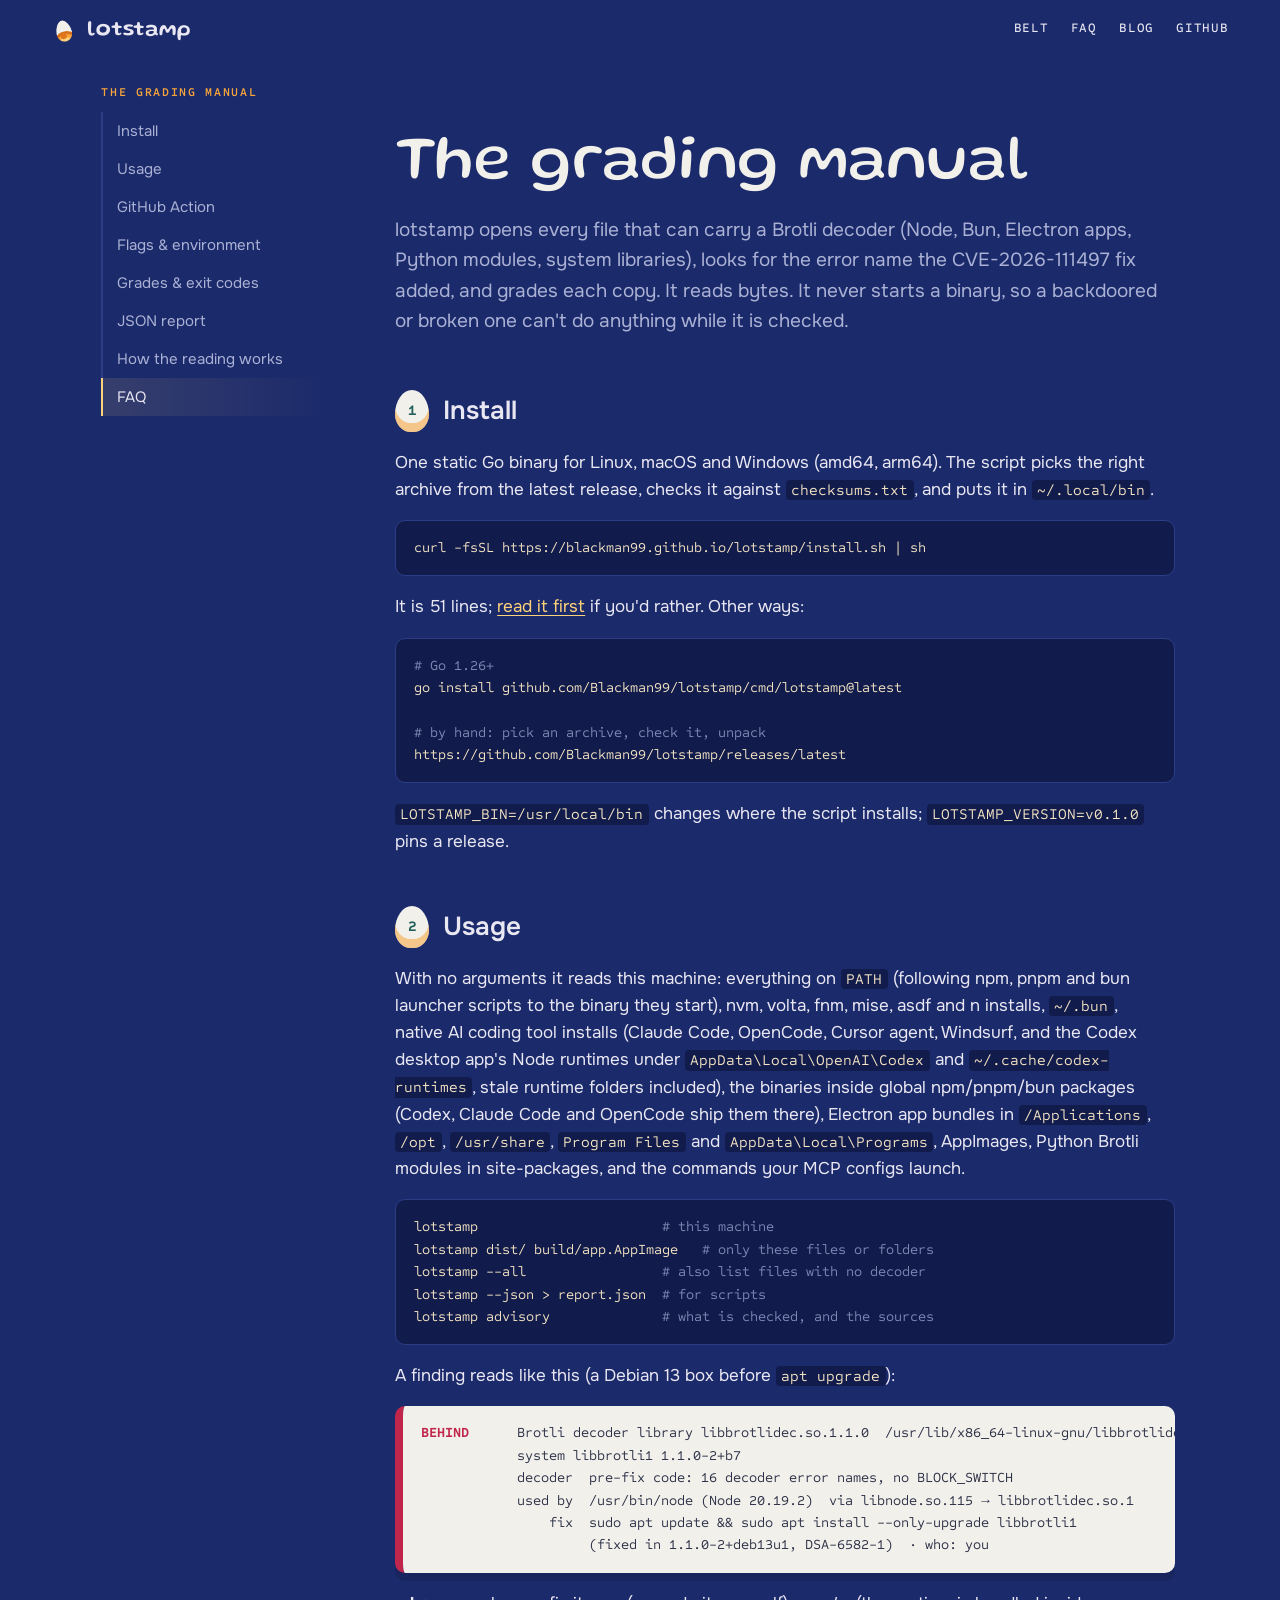
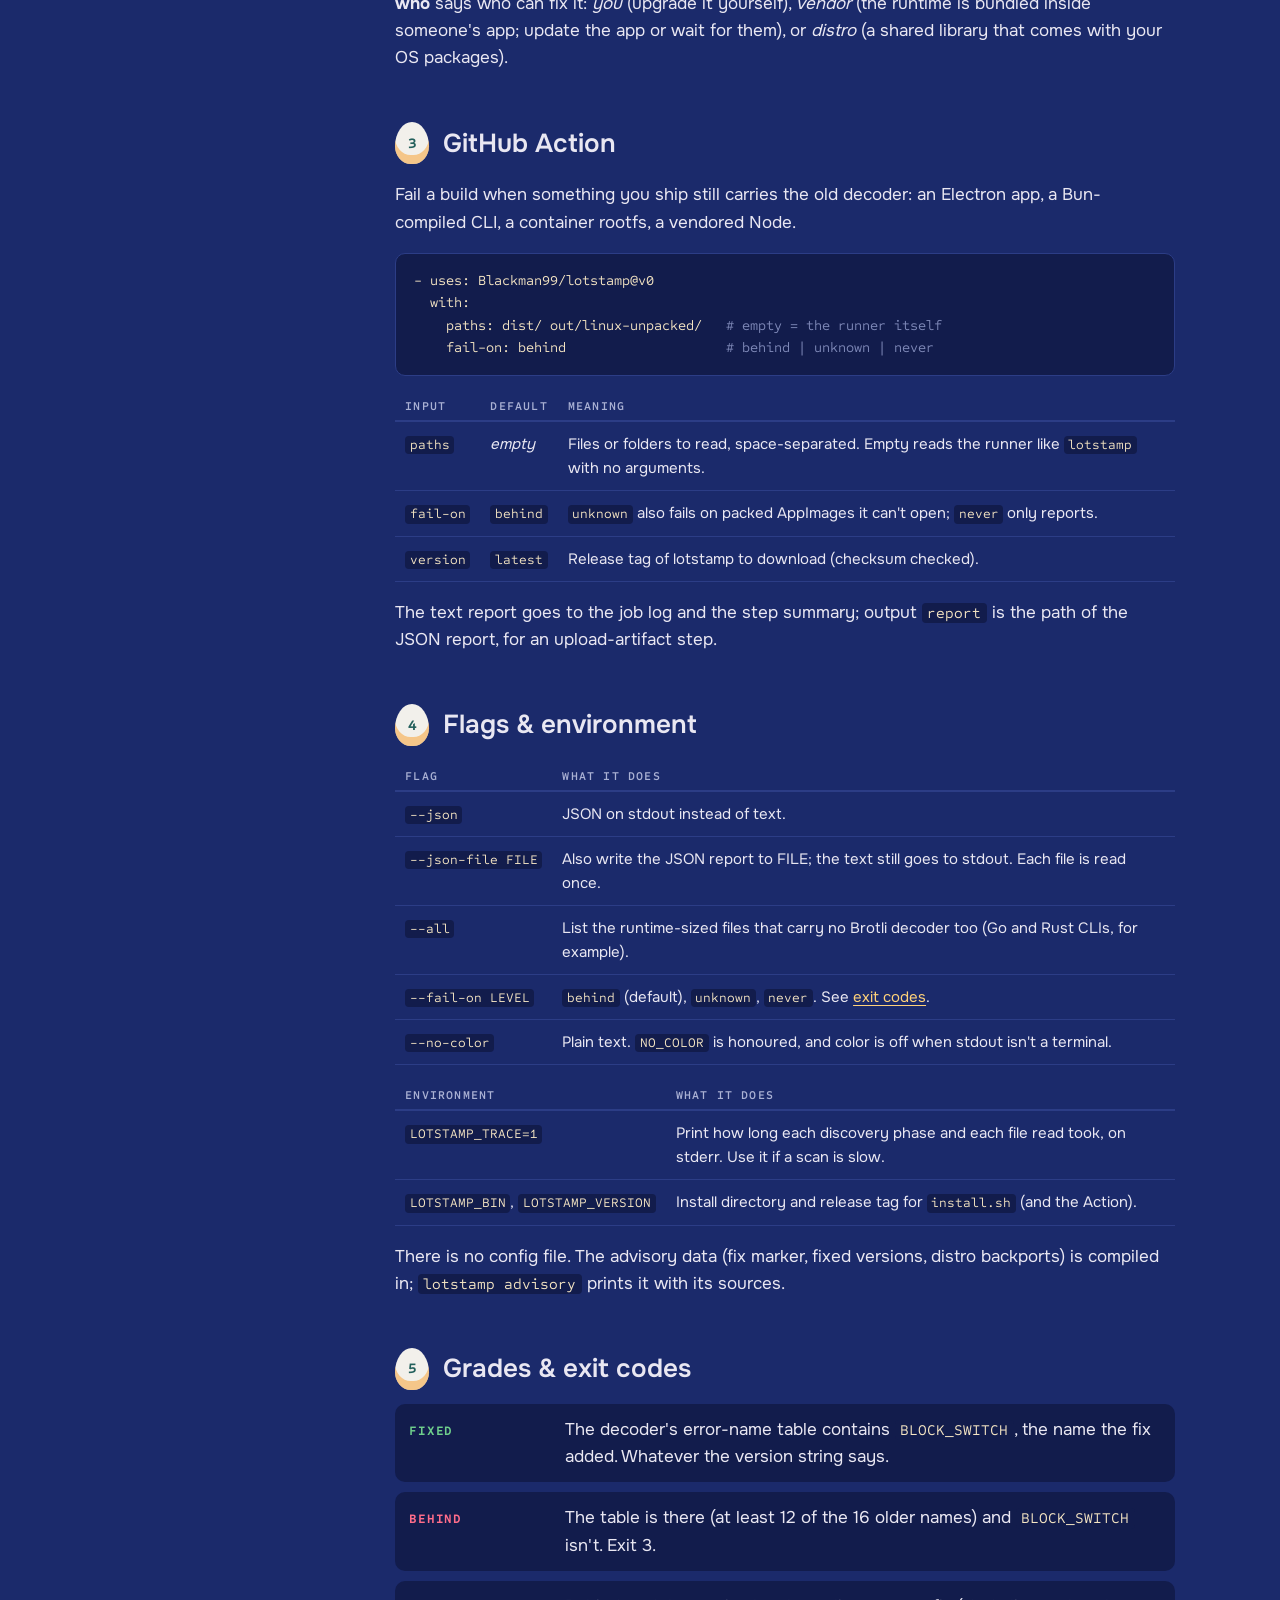
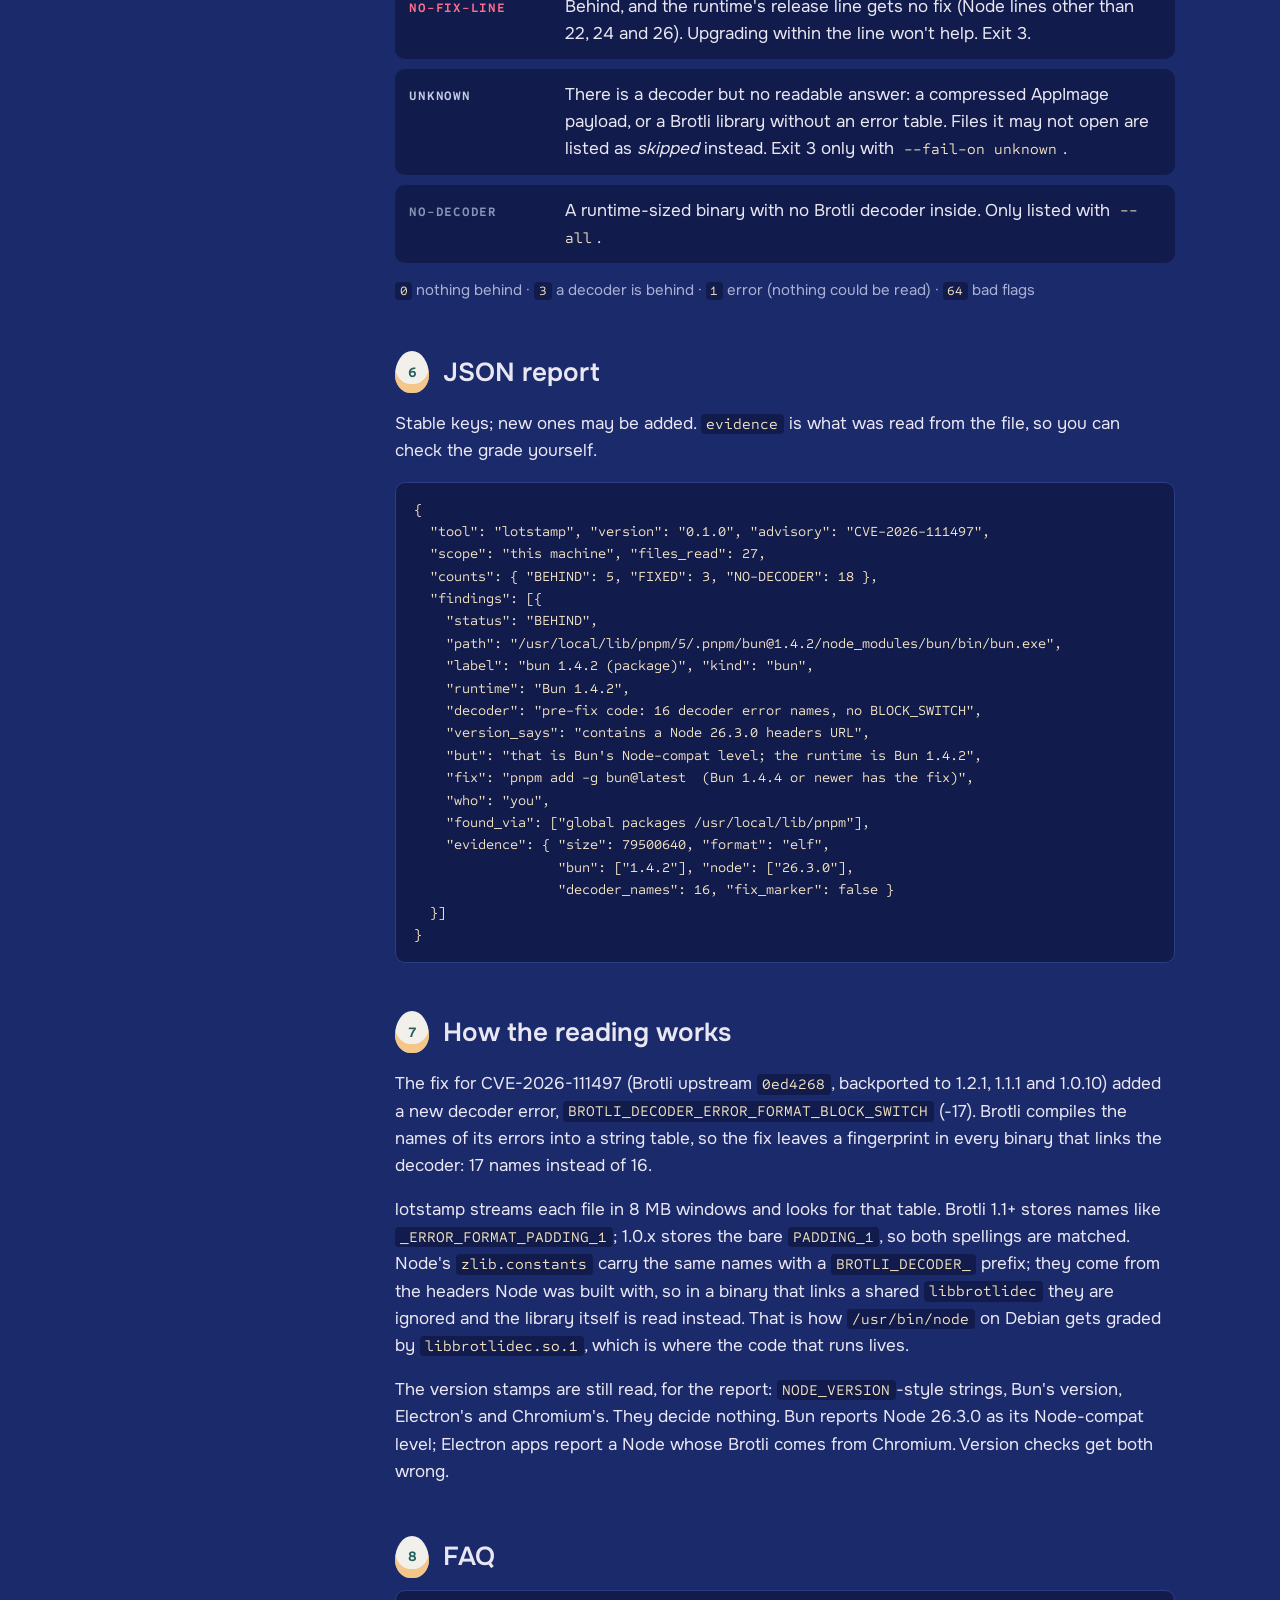
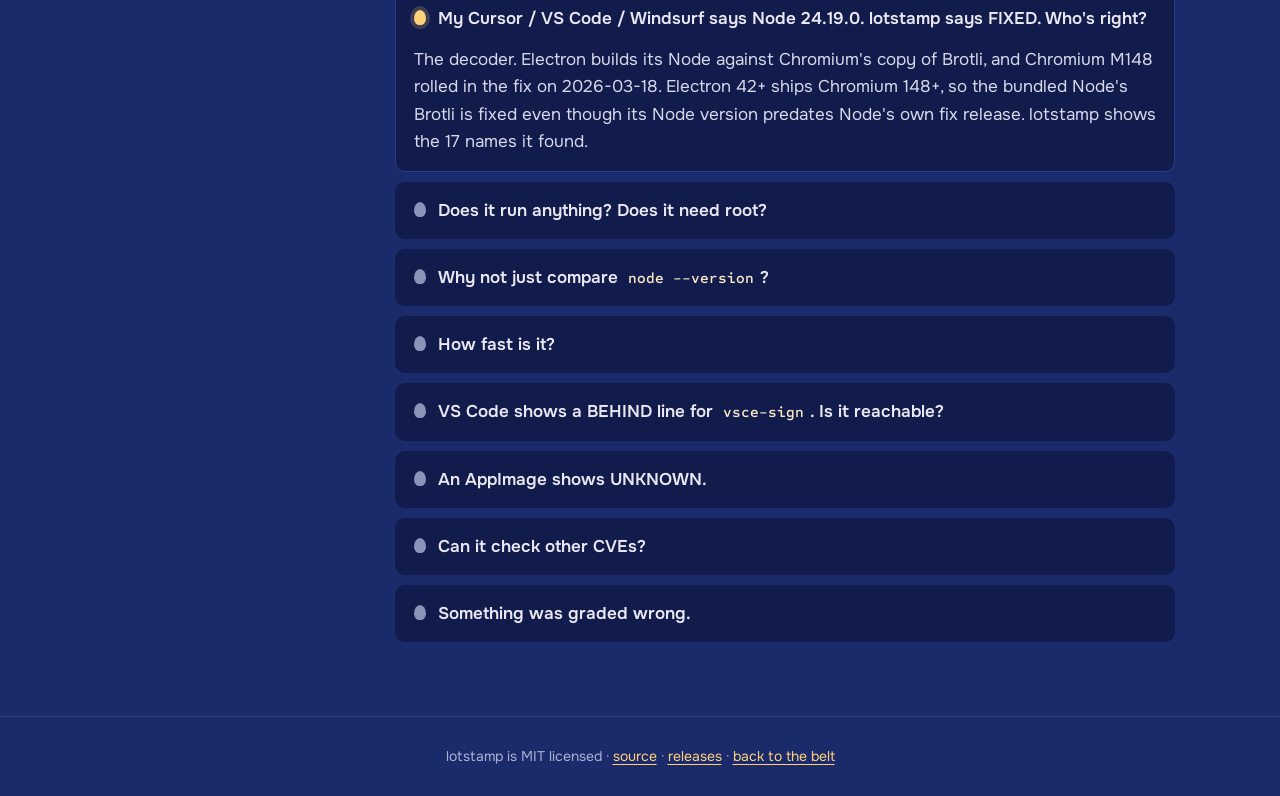
==== commit 5a34da3f: "build: Go 1.22 (EOL) -> 1.26, govulncheck in CI; README: 8 tools re-checked 2026-10-26" ====
--- a/site/docs/index.html
+++ b/site/docs/index.html
@@ -56,7 +56,7 @@
     <p>One static Go binary for Linux, macOS and Windows (amd64, arm64). The script picks the right archive from the latest release, checks it against <code>checksums.txt</code>, and puts it in <code>~/.local/bin</code>.</p>
     <pre><code>curl -fsSL https://blackman99.github.io/lotstamp/install.sh | sh</code></pre>
     <p>It is 51 lines; <a href="../install.sh">read it first</a> if you'd rather. Other ways:</p>
-    <pre><code><span class="c"># Go 1.22+</span>
+    <pre><code><span class="c"># Go 1.26+</span>
 go install github.com/Blackman99/lotstamp/cmd/lotstamp@latest
 
 <span class="c"># by hand: pick an archive, check it, unpack</span>
